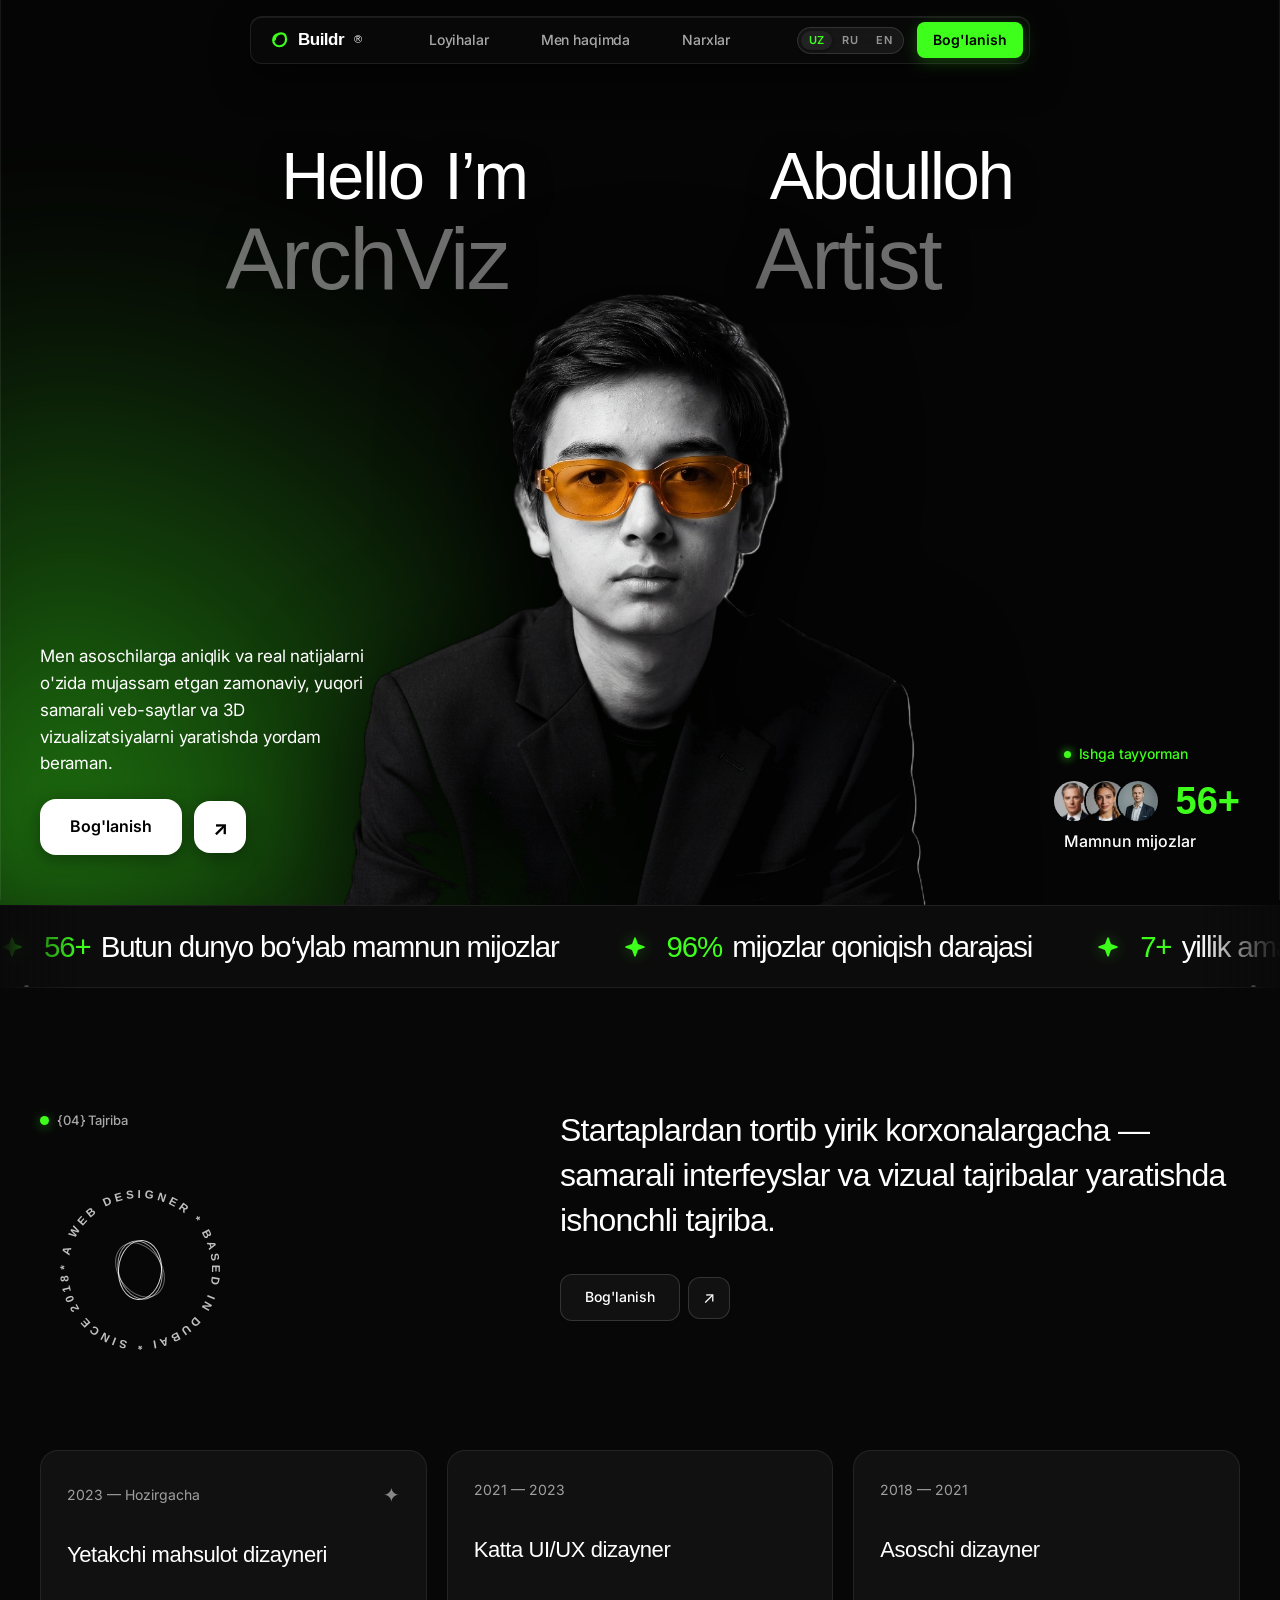
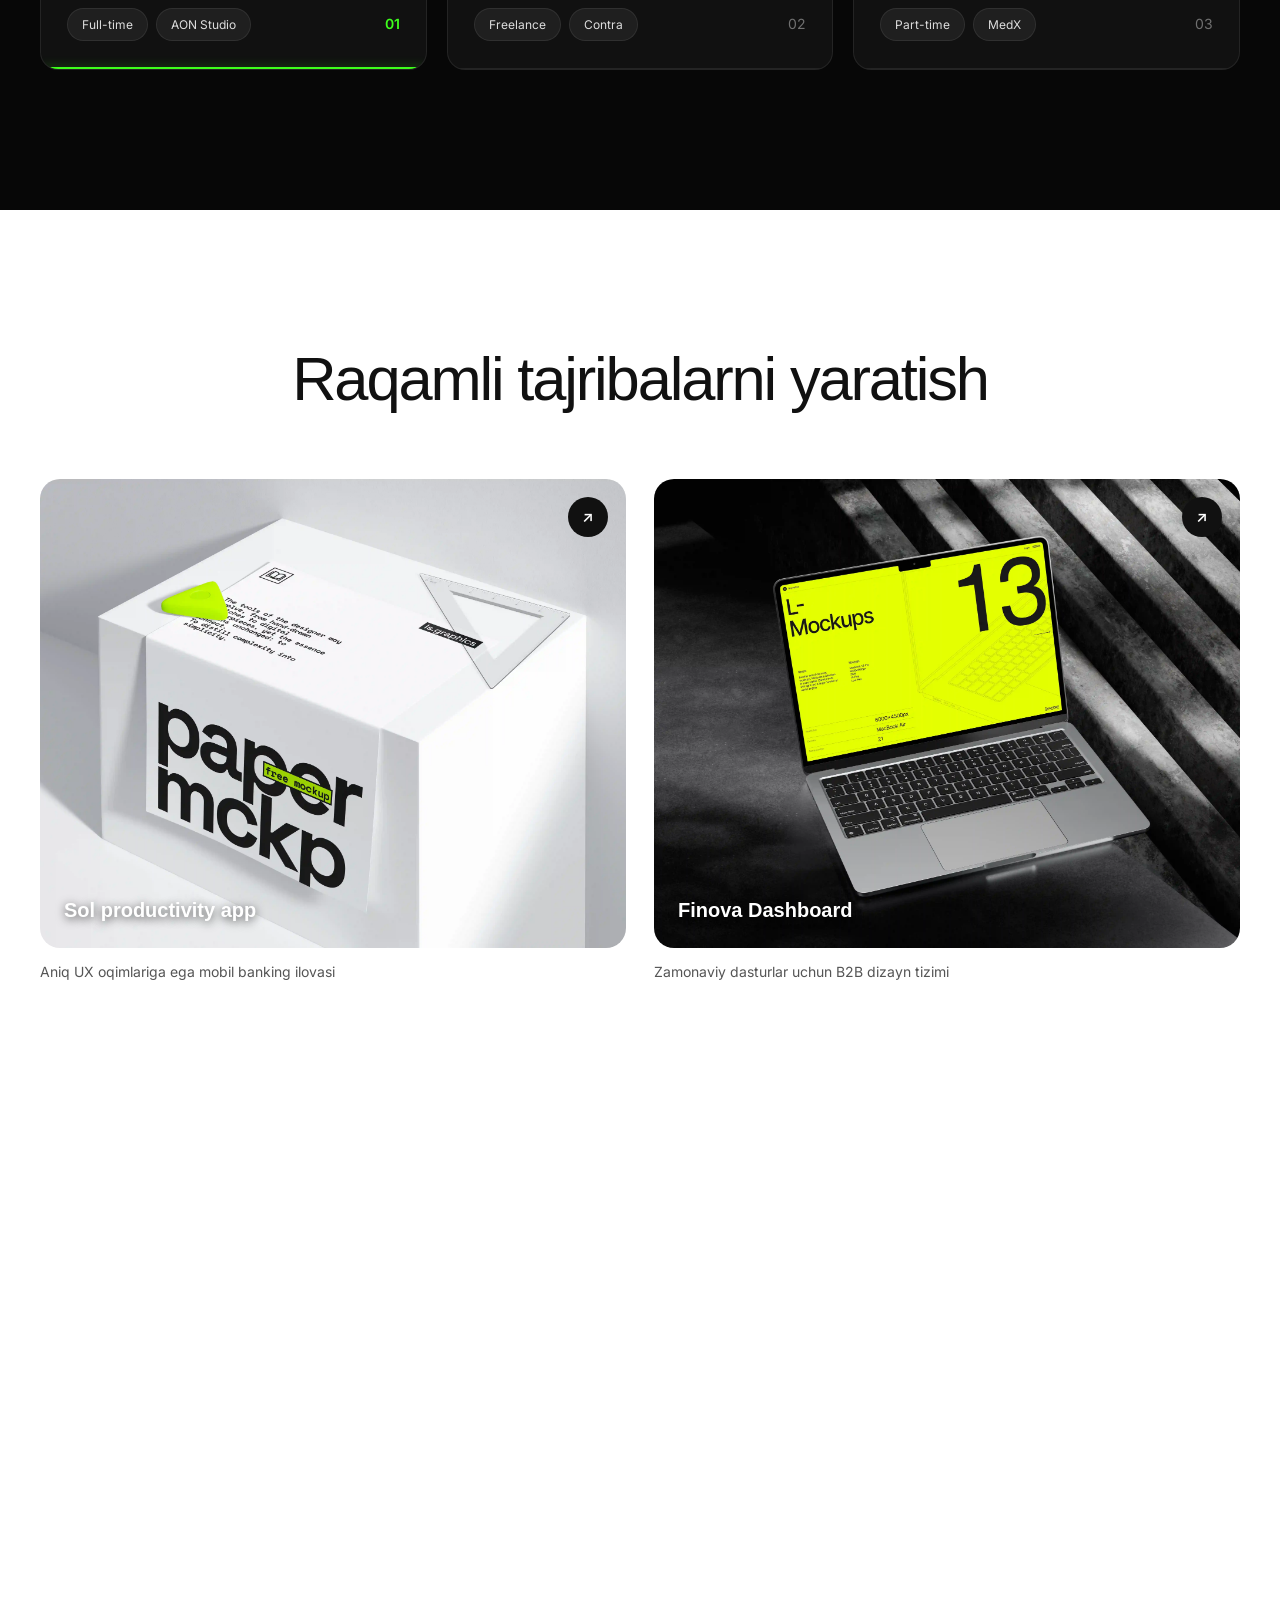
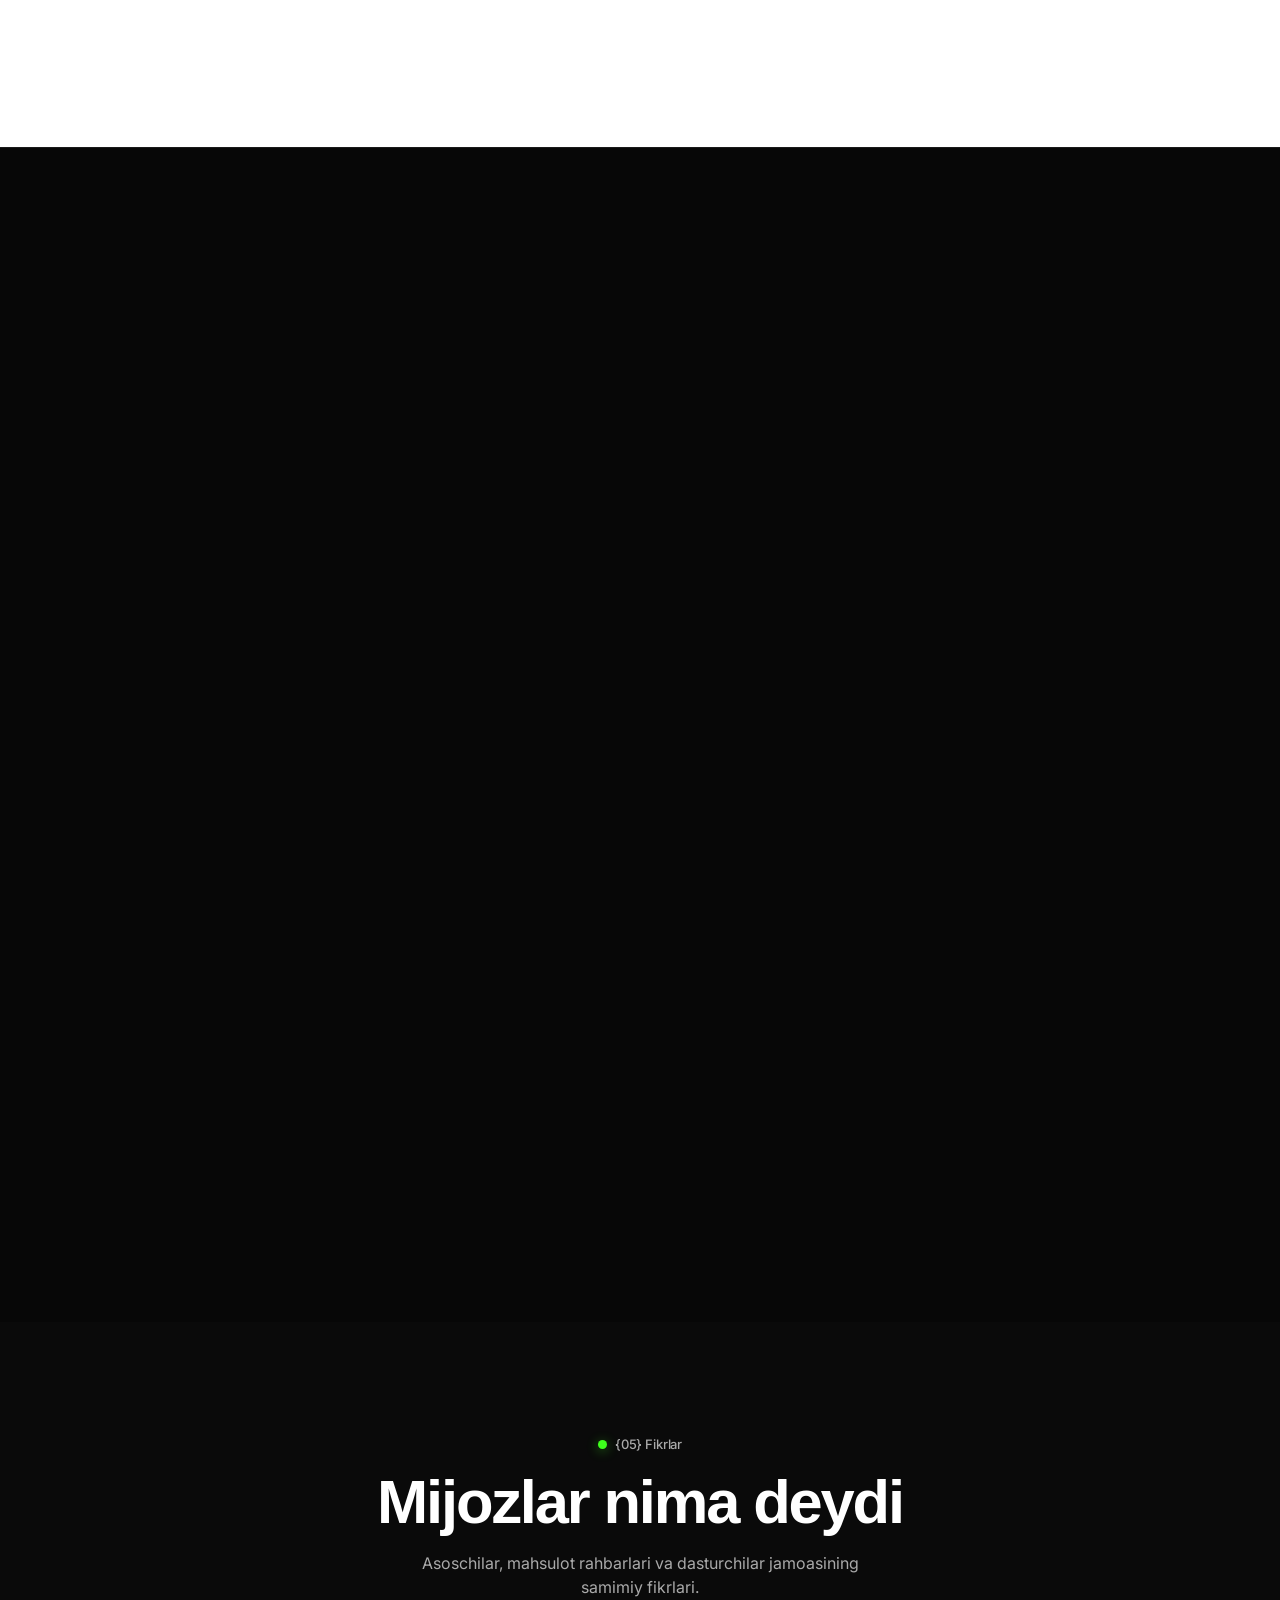
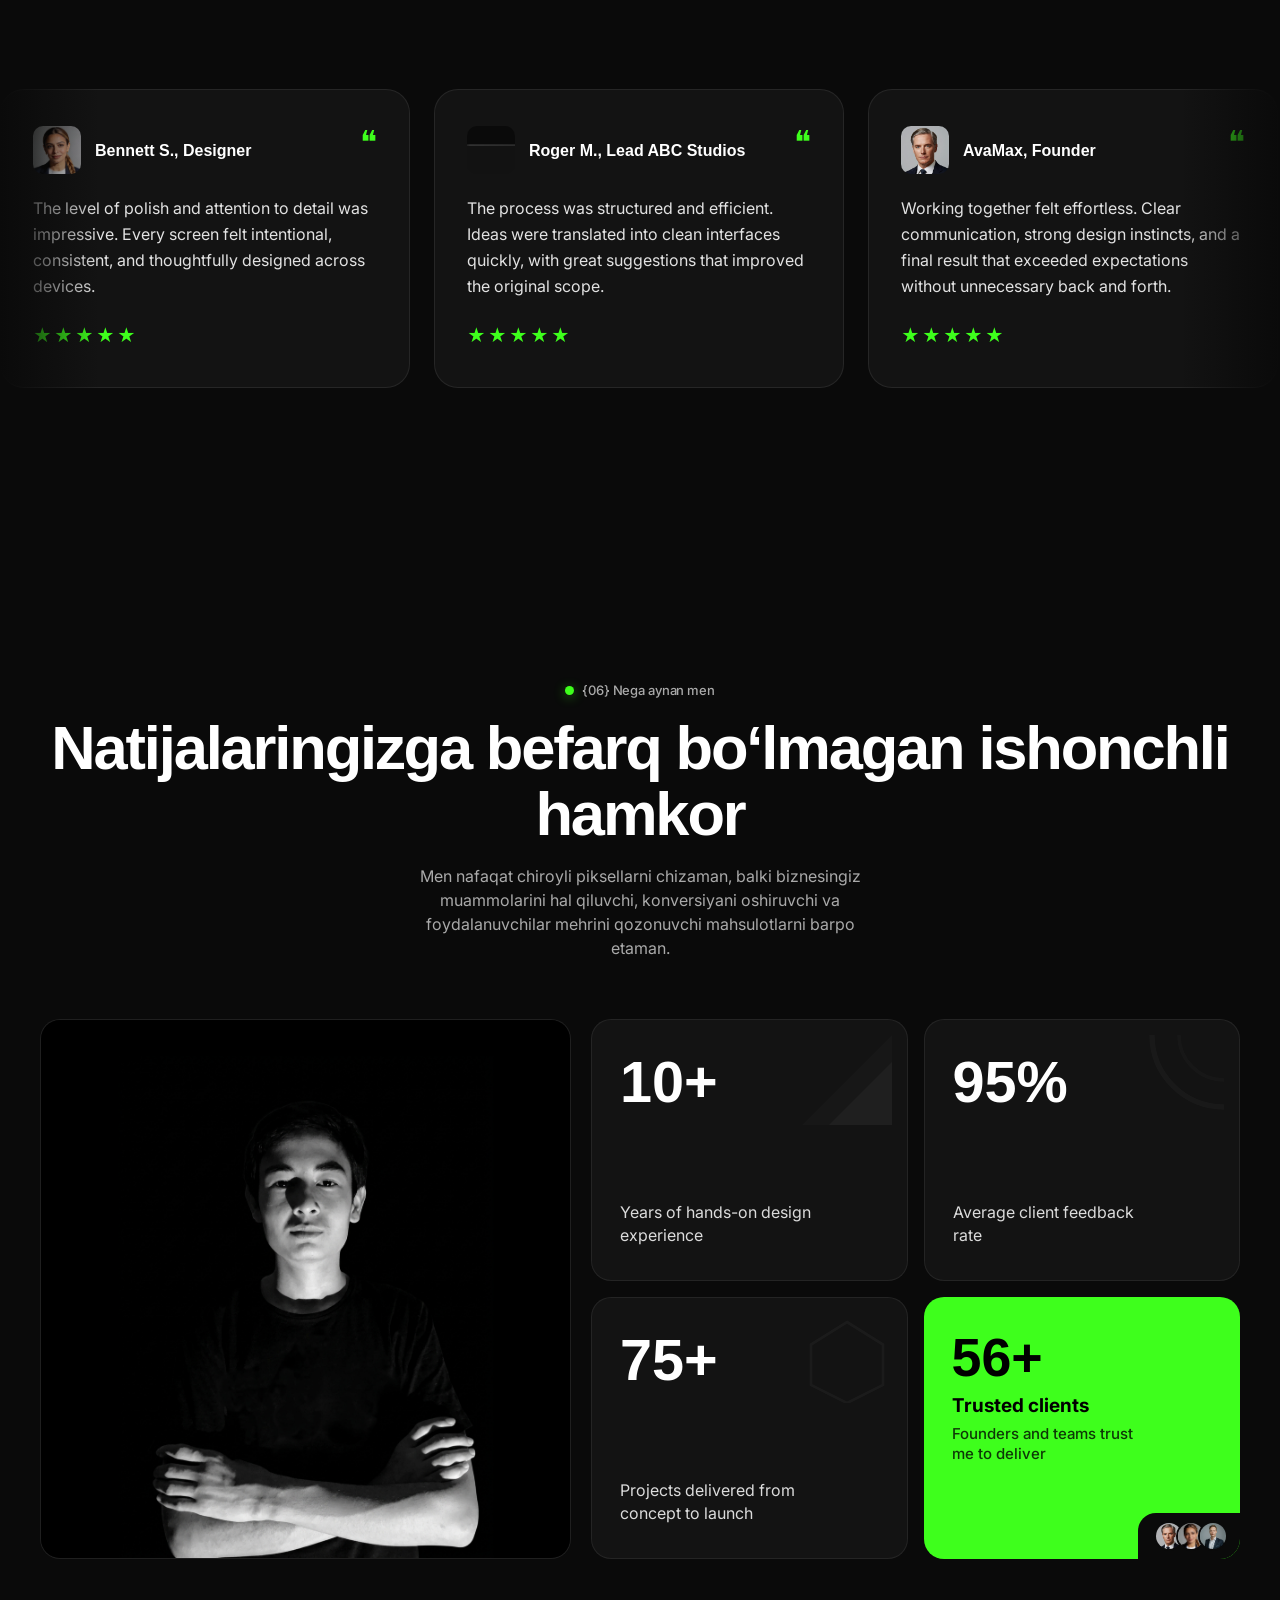
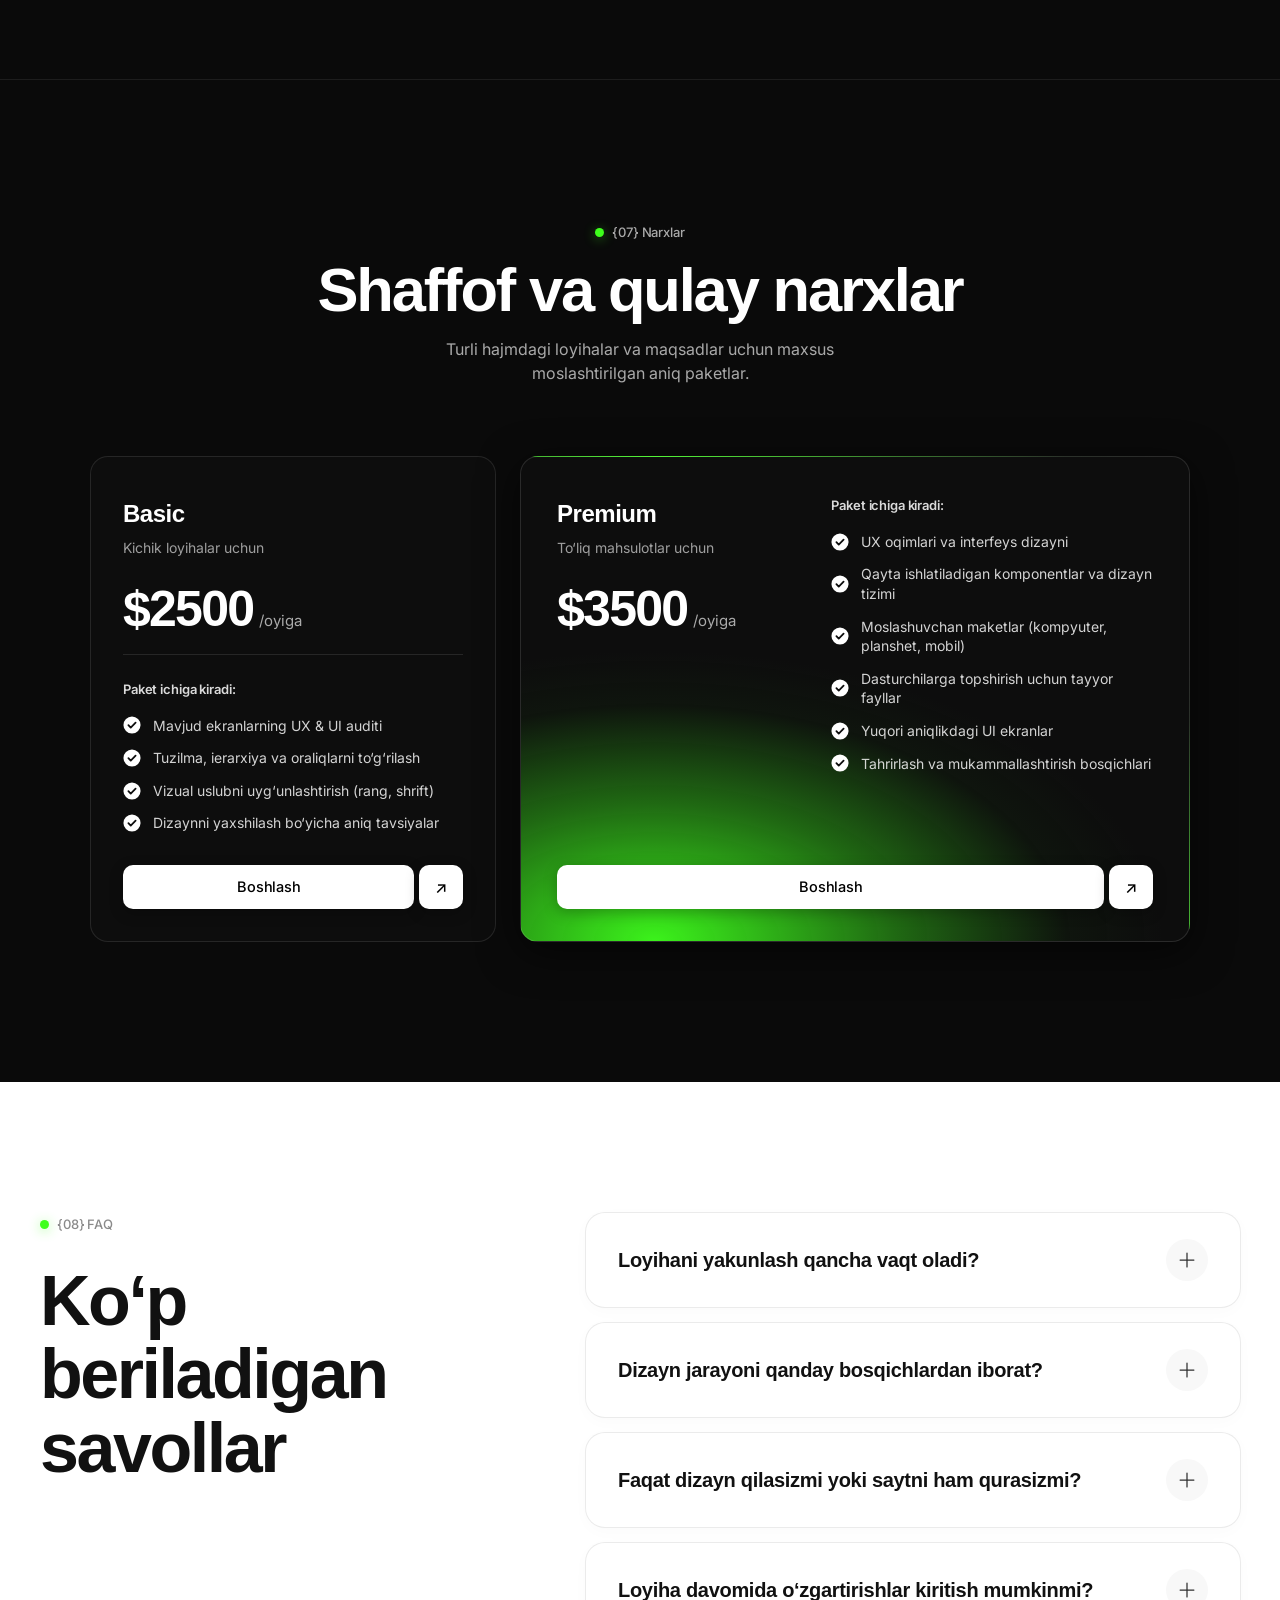
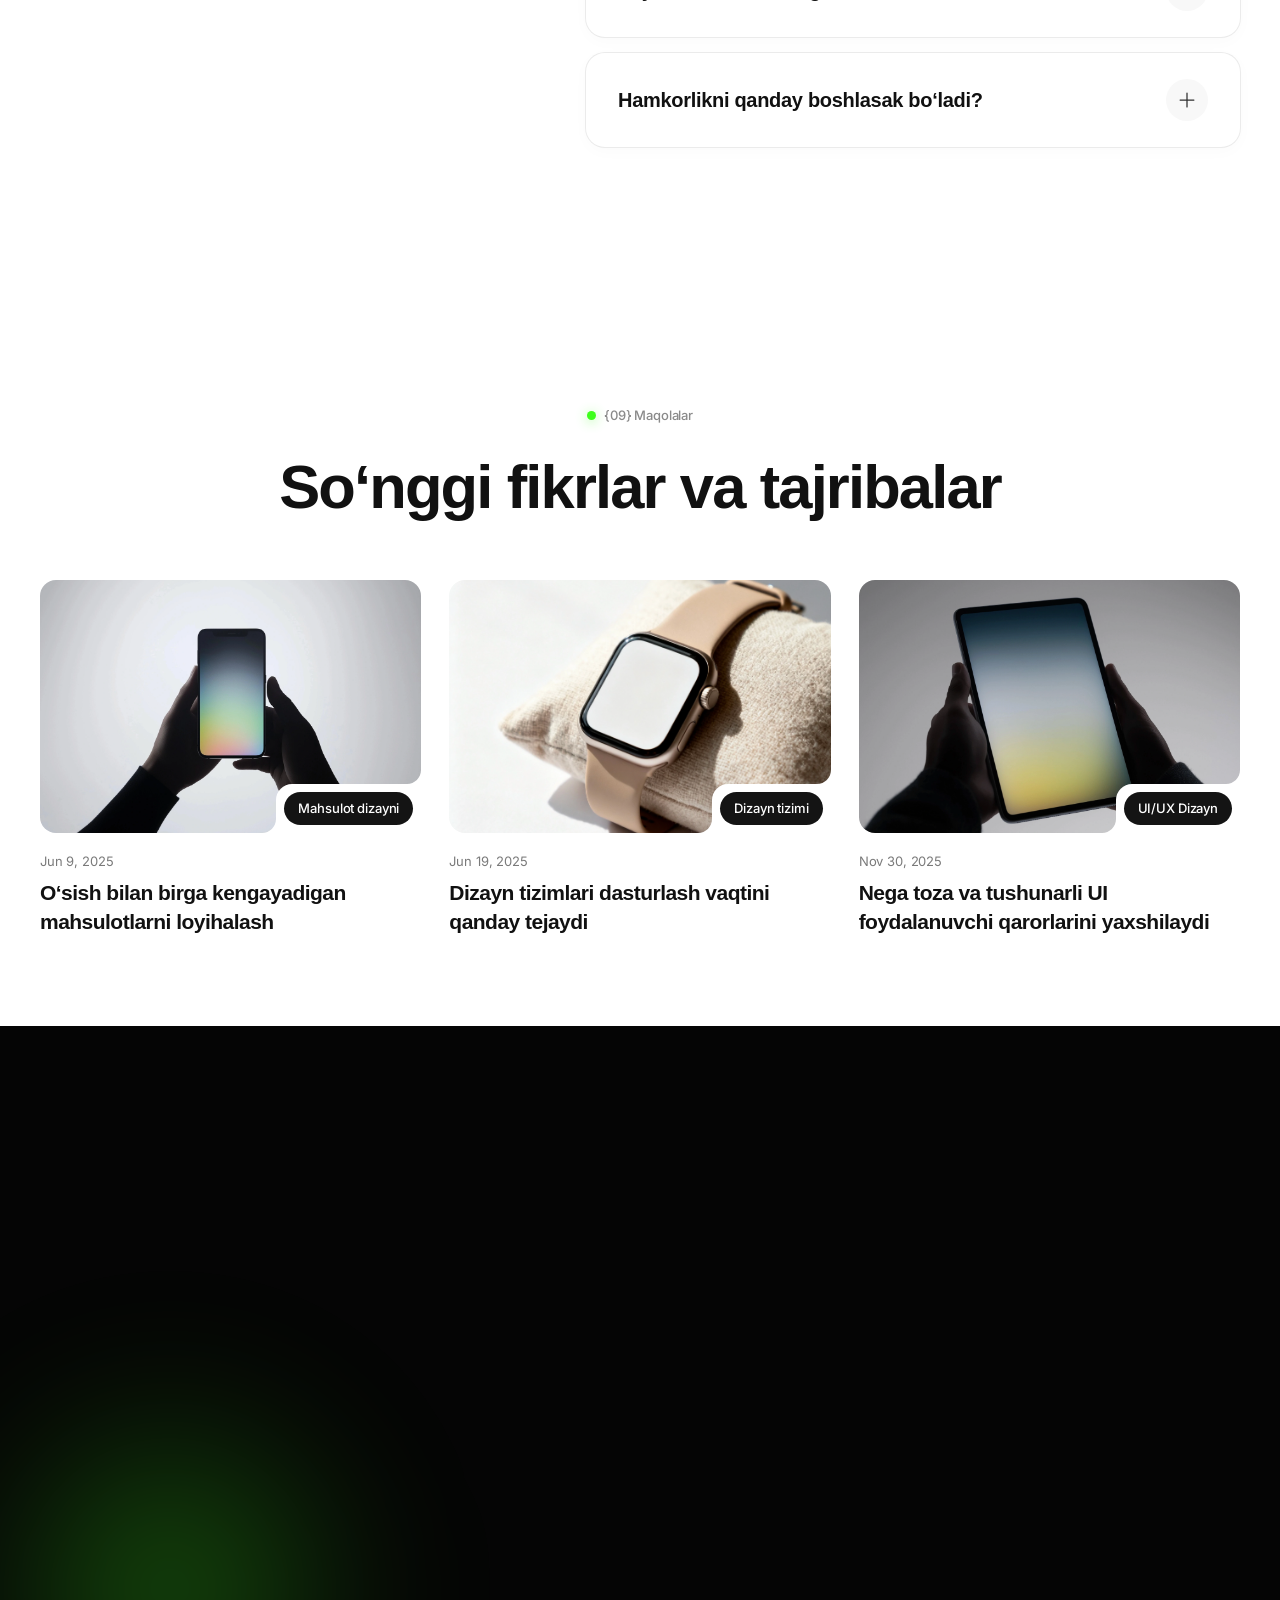
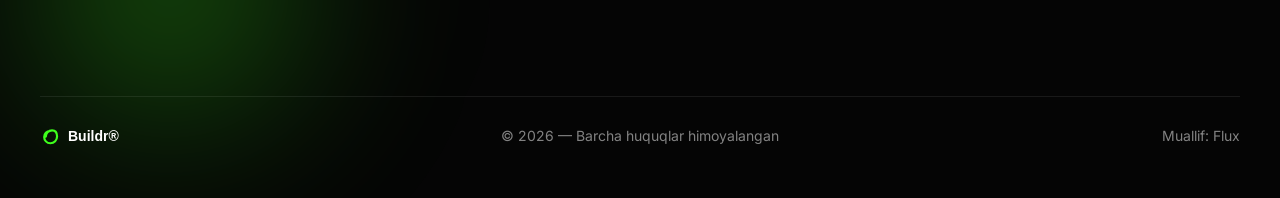
==== index.html @ 9ed5727c "feat: complete buildr portfolio website with multilingual support and responsive design" ====
<!DOCTYPE html>
<html lang="en">
<head>
  <meta charset="UTF-8">
  <meta name="viewport" content="width=device-width, initial-scale=1.0">
  <title>Buildr® — Product Designer & Vibe Coder</title>
  <meta name="description" content="I help founders design modern, high-performing websites that balance clarity & real outcomes.">
  <link rel="icon" href="assets/images/favicon-light.png" media="(prefers-color-scheme: light)">
  <link rel="icon" href="assets/images/favicon-dark.png" media="(prefers-color-scheme: dark)">

  <!-- Google Fonts: Inter -->
  <link rel="preconnect" href="https://fonts.googleapis.com">
  <link rel="preconnect" href="https://fonts.gstatic.com" crossorigin>
  <link href="https://fonts.googleapis.com/css2?family=Inter:wght@300;400;500;600;700;800&display=swap" rel="stylesheet">
  
  <!-- Fontshare: Satoshi -->
  <link href="https://api.fontshare.com/v2/css?f[]=satoshi@400,500,600,700,800,900&display=swap" rel="stylesheet">

  <!-- Stylesheets -->
  <link rel="stylesheet" href="css/tokens.css">
  <link rel="stylesheet" href="css/base.css">
  <link rel="stylesheet" href="css/components.css">
  <link rel="stylesheet" href="css/animations.css">
  <link rel="stylesheet" href="css/responsive.css">
</head>
<body>
  <!-- Desktop Decorative Side Borders -->
  <div class="v-borders"></div>

    <!-- Navbar (Buildr®) -->
  <header class="navbar">
    <div class="navbar-inner">
      <a href="index.html" class="nav-brand">
        <svg width="22" height="22" viewBox="0 0 24 24" fill="none" xmlns="http://www.w3.org/2000/svg">
          <path d="M7 11.5C7 7.5 10 4 14.5 4C19 4 20.5 7.5 20.5 11.5C20.5 15.5 17 19.5 12.5 19.5C8 19.5 5 16 5 12C5 8 8 5 12 4.5" stroke="#3EFF1C" stroke-width="2.6" stroke-linecap="round" stroke-linejoin="round"/>
        </svg>
        Buildr<span class="brand-reg">®</span>
      </a>
      <nav class="nav-menu">
        <a href="#projects" class="nav-link" data-i18n="nav_projects">Projects</a>
        <a href="#about" class="nav-link" data-i18n="nav_about">About me</a>
        <a href="#pricing" class="nav-link" data-i18n="nav_pricing">Pricing</a>
      </nav>
      <div class="nav-right-group">
        <div class="lang-switcher" aria-label="Language selector">
          <button class="lang-btn active" data-lang="uz">UZ</button>
          <button class="lang-btn" data-lang="ru">RU</button>
          <button class="lang-btn" data-lang="en">EN</button>
        </div>
        <div class="nav-cta">
          <a href="contact.html" class="btn-green" data-i18n="nav_contact">Get in touch</a>
        </div>
      </div>
      <button class="nav-toggle-circle" id="nav-toggle" aria-label="Toggle Navigation">
        <span class="toggle-bar"></span>
        <span class="toggle-bar"></span>
      </button>
    </div>
  </header>

  <!-- Mobile Navigation Modal (Authentic Framer Card) -->
  <div class="mobile-menu-backdrop" id="mobile-menu-backdrop"></div>
  <div class="mobile-menu-modal" id="mobile-menu-modal">
    <div class="mobile-menu-header">
      <a href="index.html" class="nav-brand">
        <svg width="22" height="22" viewBox="0 0 24 24" fill="none" xmlns="http://www.w3.org/2000/svg">
          <path d="M7 11.5C7 7.5 10 4 14.5 4C19 4 20.5 7.5 20.5 11.5C20.5 15.5 17 19.5 12.5 19.5C8 19.5 5 16 5 12C5 8 8 5 12 4.5" stroke="#3EFF1C" stroke-width="2.6" stroke-linecap="round" stroke-linejoin="round"/>
        </svg>
        Buildr<span class="brand-reg">®</span>
      </a>
      <button class="mobile-menu-close" id="mobile-menu-close" aria-label="Close navigation">
        <svg width="18" height="18" viewBox="0 0 24 24" fill="none" stroke="currentColor" stroke-width="2.2" stroke-linecap="round" stroke-linejoin="round">
          <line x1="18" y1="6" x2="6" y2="18"></line>
          <line x1="6" y1="6" x2="18" y2="18"></line>
        </svg>
      </button>
    </div>
    <nav class="mobile-menu-links">
      <a href="#projects" class="mob-link" data-i18n="nav_projects">Projects</a>
      <a href="#about" class="mob-link" data-i18n="nav_about">About me</a>
      <a href="#pricing" class="mob-link" data-i18n="nav_pricing">Pricing</a>
    </nav>
    <div class="mobile-lang-wrap">
      <div class="lang-switcher" aria-label="Language selector">
        <button class="lang-btn active" data-lang="uz">UZ</button>
        <button class="lang-btn" data-lang="ru">RU</button>
        <button class="lang-btn" data-lang="en">EN</button>
      </div>
    </div>
    <div class="mobile-menu-footer">
      <a href="contact.html" class="btn-green-mob" data-i18n="nav_contact">Get in touch</a>
    </div>
  </div>

  <!-- HERO SECTION (Image 5 Reference) -->
  <section class="hero-section-refined" id="top">
    <!-- Neon green background aura (Bottom Left) -->
    <div class="hero-glow-field"></div>

    <div class="container hero-inner-container">
      
      <!-- Top Title Stack -->
      <div class="hero-header-stack reveal">
        <!-- Top badge (Mobile only) -->
        <div class="hero-badge-available hero-badge-top">
          <span class="pulse-dot"></span>
          <span data-i18n="hero_badge">Available for work</span>
        </div>

        <!-- H1 layered BEHIND the cutout portrait -->
        <h1 class="hero-h1">
          <span class="hero-h1-top">
            <span class="h1-hello-im">
              <span class="h1-hello-text" data-i18n="hero_hello">Hello</span>
              <span class="h1-im-text" data-i18n="hero_im">I’m</span>
            </span>
            <span class="h1-top-gap"></span>
            <span class="h1-abdulloh" data-i18n="hero_abdulloh">Abdulloh</span>
          </span>
          <span class="hero-h1-bot">
            <span class="h1-cg h1-archviz" data-i18n="hero_archviz">ArchViz</span>
            <span class="h1-space"></span>
            <span class="h1-artist" data-i18n="hero_artist">Artist</span>
          </span>
        </h1>
      </div>

      <!-- Mobile Intro & CTAs (Placed sequentially below headline and above portrait on mobile) -->
      <div class="hero-mobile-intro">
        <p data-i18n="hero_intro">
          I help founders design modern, high-performing websites that balance clarity &amp; real outcomes.
        </p>
        <div class="hero-btn-group">
          <a href="contact.html" class="btn-talk-pill" data-i18n="hero_talk">Let's talk</a>
          <a href="contact.html" class="btn-arrow-pill" aria-label="Contact"><span class="arrow-glyph">↗</span></a>
        </div>
      </div>

      <!-- Cutout Portrait Layered ON TOP of "Vibe Coder" with Slide-Up Animation -->
      <div class="hero-portrait-stage">
        <img src="assets/images/hero-portrait-cutout.png" alt="Buildr Designer">
      </div>

      <!-- Bottom Content Row (Left text/CTA & Right 56+ clients) -->
      <div class="hero-bottom-grid reveal">
        <!-- Left Column (Desktop) -->
        <div class="hero-bottom-left">
          <p data-i18n="hero_intro">
            I help founders design modern, high-performing websites that balance clarity &amp; real outcomes.
          </p>
          <div class="hero-btn-group">
            <a href="contact.html" class="btn-talk-pill" data-i18n="hero_talk">Let's talk</a>
            <a href="contact.html" class="btn-arrow-pill" aria-label="Contact"><span class="arrow-glyph">↗</span></a>
          </div>
        </div>

        <!-- Right Column -->
        <div class="hero-bottom-right">
          <!-- Availability badge (Desktop) -->
          <div class="hero-badge-available hero-badge-desktop">
            <span class="pulse-dot"></span>
            <span data-i18n="hero_badge">Available for work</span>
          </div>
          <div class="hero-clients-stack">
            <div class="avatar-group">
              <img src="assets/images/9eNcsEcaFtnFFtJC1VTU04O4Fk.webp" alt="Client 1">
              <img src="assets/images/pQhXoPvWjO1vcI5cQi0dKhPCytE.webp" alt="Client 2">
              <img src="assets/images/QtM9qFpLpWySlqZcK1AR42arfs.webp" alt="Client 3">
            </div>
            <span class="stat-count">56+</span>
          </div>
          <span class="hero-clients-label" data-i18n="hero_clients_label">Happy clients</span>
        </div>
      </div>

    </div>
  </section>

  <!-- STATS TICKER BAR (AUTHENTIC FRAMER LARGE STYLE) -->
  <section class="stats-ticker-bar" aria-label="Key metrics">
    <div class="ticker-corner-dot ticker-corner-dot-left"></div>
    <div class="ticker-corner-dot ticker-corner-dot-right"></div>
    <div class="stats-ticker-track">
      <!-- Set 1 -->
      <div class="stats-ticker-group">
        <div class="stats-ticker-item">
          <svg class="ticker-star-icon" viewBox="0 0 24 24" aria-hidden="true">
            <path d="M 12.731 12.731 L 10.449 19.007 C 10.34 19.3 10.059 19.496 9.746 19.496 C 9.432 19.496 9.152 19.3 9.043 19.007 L 6.765 12.731 L 0.489 10.449 C 0.195 10.34 0 10.059 0 9.746 C 0 9.432 0.195 9.152 0.489 9.043 L 6.765 6.765 L 9.047 0.489 C 9.156 0.195 9.436 0 9.75 0 C 10.063 0 10.344 0.195 10.453 0.489 L 12.735 6.765 L 19.01 9.047 C 19.304 9.156 19.499 9.436 19.499 9.75 C 19.499 10.063 19.304 10.344 19.01 10.453 Z" transform="translate(2.252 2.252)" />
          </svg>
          <span class="ticker-text-wrap">
            <span class="ticker-stat-val">56+</span>
            <span class="ticker-stat-text" data-i18n="ticker_clients">Happy clients worldwide</span>
          </span>
        </div>
        <div class="stats-ticker-item">
          <svg class="ticker-star-icon" viewBox="0 0 24 24" aria-hidden="true">
            <path d="M 12.731 12.731 L 10.449 19.007 C 10.34 19.3 10.059 19.496 9.746 19.496 C 9.432 19.496 9.152 19.3 9.043 19.007 L 6.765 12.731 L 0.489 10.449 C 0.195 10.34 0 10.059 0 9.746 C 0 9.432 0.195 9.152 0.489 9.043 L 6.765 6.765 L 9.047 0.489 C 9.156 0.195 9.436 0 9.75 0 C 10.063 0 10.344 0.195 10.453 0.489 L 12.735 6.765 L 19.01 9.047 C 19.304 9.156 19.499 9.436 19.499 9.75 C 19.499 10.063 19.304 10.344 19.01 10.453 Z" transform="translate(2.252 2.252)" />
          </svg>
          <span class="ticker-text-wrap">
            <span class="ticker-stat-val">96%</span>
            <span class="ticker-stat-text" data-i18n="ticker_satisfaction">client satisfaction rate</span>
          </span>
        </div>
        <div class="stats-ticker-item">
          <svg class="ticker-star-icon" viewBox="0 0 24 24" aria-hidden="true">
            <path d="M 12.731 12.731 L 10.449 19.007 C 10.34 19.3 10.059 19.496 9.746 19.496 C 9.432 19.496 9.152 19.3 9.043 19.007 L 6.765 12.731 L 0.489 10.449 C 0.195 10.34 0 10.059 0 9.746 C 0 9.432 0.195 9.152 0.489 9.043 L 6.765 6.765 L 9.047 0.489 C 9.156 0.195 9.436 0 9.75 0 C 10.063 0 10.344 0.195 10.453 0.489 L 12.735 6.765 L 19.01 9.047 C 19.304 9.156 19.499 9.436 19.499 9.75 C 19.499 10.063 19.304 10.344 19.01 10.453 Z" transform="translate(2.252 2.252)" />
          </svg>
          <span class="ticker-text-wrap">
            <span class="ticker-stat-val">7+</span>
            <span class="ticker-stat-text" data-i18n="ticker_years">years shipping products</span>
          </span>
        </div>
        <div class="stats-ticker-item">
          <svg class="ticker-star-icon" viewBox="0 0 24 24" aria-hidden="true">
            <path d="M 12.731 12.731 L 10.449 19.007 C 10.34 19.3 10.059 19.496 9.746 19.496 C 9.432 19.496 9.152 19.3 9.043 19.007 L 6.765 12.731 L 0.489 10.449 C 0.195 10.34 0 10.059 0 9.746 C 0 9.432 0.195 9.152 0.489 9.043 L 6.765 6.765 L 9.047 0.489 C 9.156 0.195 9.436 0 9.75 0 C 10.063 0 10.344 0.195 10.453 0.489 L 12.735 6.765 L 19.01 9.047 C 19.304 9.156 19.499 9.436 19.499 9.75 C 19.499 10.063 19.304 10.344 19.01 10.453 Z" transform="translate(2.252 2.252)" />
          </svg>
          <span class="ticker-text-wrap">
            <span class="ticker-stat-val">120</span>
            <span class="ticker-stat-text" data-i18n="ticker_projects">projects delivered</span>
          </span>
        </div>
        <div class="stats-ticker-item">
          <svg class="ticker-star-icon" viewBox="0 0 24 24" aria-hidden="true">
            <path d="M 12.731 12.731 L 10.449 19.007 C 10.34 19.3 10.059 19.496 9.746 19.496 C 9.432 19.496 9.152 19.3 9.043 19.007 L 6.765 12.731 L 0.489 10.449 C 0.195 10.34 0 10.059 0 9.746 C 0 9.432 0.195 9.152 0.489 9.043 L 6.765 6.765 L 9.047 0.489 C 9.156 0.195 9.436 0 9.75 0 C 10.063 0 10.344 0.195 10.453 0.489 L 12.735 6.765 L 19.01 9.047 C 19.304 9.156 19.499 9.436 19.499 9.75 C 19.499 10.063 19.304 10.344 19.01 10.453 Z" transform="translate(2.252 2.252)" />
          </svg>
          <span class="ticker-text-wrap">
            <span class="ticker-stat-val">62+</span>
            <span class="ticker-stat-text" data-i18n="ticker_brands">brands supported</span>
          </span>
        </div>
      </div>

      <!-- Set 2 (Duplicate for infinite seamless loop) -->
      <div class="stats-ticker-group" aria-hidden="true">
        <div class="stats-ticker-item">
          <svg class="ticker-star-icon" viewBox="0 0 24 24" aria-hidden="true">
            <path d="M 12.731 12.731 L 10.449 19.007 C 10.34 19.3 10.059 19.496 9.746 19.496 C 9.432 19.496 9.152 19.3 9.043 19.007 L 6.765 12.731 L 0.489 10.449 C 0.195 10.34 0 10.059 0 9.746 C 0 9.432 0.195 9.152 0.489 9.043 L 6.765 6.765 L 9.047 0.489 C 9.156 0.195 9.436 0 9.75 0 C 10.063 0 10.344 0.195 10.453 0.489 L 12.735 6.765 L 19.01 9.047 C 19.304 9.156 19.499 9.436 19.499 9.75 C 19.499 10.063 19.304 10.344 19.01 10.453 Z" transform="translate(2.252 2.252)" />
          </svg>
          <span class="ticker-text-wrap">
            <span class="ticker-stat-val">56+</span>
            <span class="ticker-stat-text" data-i18n="ticker_clients">Happy clients worldwide</span>
          </span>
        </div>
        <div class="stats-ticker-item">
          <svg class="ticker-star-icon" viewBox="0 0 24 24" aria-hidden="true">
            <path d="M 12.731 12.731 L 10.449 19.007 C 10.34 19.3 10.059 19.496 9.746 19.496 C 9.432 19.496 9.152 19.3 9.043 19.007 L 6.765 12.731 L 0.489 10.449 C 0.195 10.34 0 10.059 0 9.746 C 0 9.432 0.195 9.152 0.489 9.043 L 6.765 6.765 L 9.047 0.489 C 9.156 0.195 9.436 0 9.75 0 C 10.063 0 10.344 0.195 10.453 0.489 L 12.735 6.765 L 19.01 9.047 C 19.304 9.156 19.499 9.436 19.499 9.75 C 19.499 10.063 19.304 10.344 19.01 10.453 Z" transform="translate(2.252 2.252)" />
          </svg>
          <span class="ticker-text-wrap">
            <span class="ticker-stat-val">96%</span>
            <span class="ticker-stat-text" data-i18n="ticker_satisfaction">client satisfaction rate</span>
          </span>
        </div>
        <div class="stats-ticker-item">
          <svg class="ticker-star-icon" viewBox="0 0 24 24" aria-hidden="true">
            <path d="M 12.731 12.731 L 10.449 19.007 C 10.34 19.3 10.059 19.496 9.746 19.496 C 9.432 19.496 9.152 19.3 9.043 19.007 L 6.765 12.731 L 0.489 10.449 C 0.195 10.34 0 10.059 0 9.746 C 0 9.432 0.195 9.152 0.489 9.043 L 6.765 6.765 L 9.047 0.489 C 9.156 0.195 9.436 0 9.75 0 C 10.063 0 10.344 0.195 10.453 0.489 L 12.735 6.765 L 19.01 9.047 C 19.304 9.156 19.499 9.436 19.499 9.75 C 19.499 10.063 19.304 10.344 19.01 10.453 Z" transform="translate(2.252 2.252)" />
          </svg>
          <span class="ticker-text-wrap">
            <span class="ticker-stat-val">7+</span>
            <span class="ticker-stat-text" data-i18n="ticker_years">years shipping products</span>
          </span>
        </div>
        <div class="stats-ticker-item">
          <svg class="ticker-star-icon" viewBox="0 0 24 24" aria-hidden="true">
            <path d="M 12.731 12.731 L 10.449 19.007 C 10.34 19.3 10.059 19.496 9.746 19.496 C 9.432 19.496 9.152 19.3 9.043 19.007 L 6.765 12.731 L 0.489 10.449 C 0.195 10.34 0 10.059 0 9.746 C 0 9.432 0.195 9.152 0.489 9.043 L 6.765 6.765 L 9.047 0.489 C 9.156 0.195 9.436 0 9.75 0 C 10.063 0 10.344 0.195 10.453 0.489 L 12.735 6.765 L 19.01 9.047 C 19.304 9.156 19.499 9.436 19.499 9.75 C 19.499 10.063 19.304 10.344 19.01 10.453 Z" transform="translate(2.252 2.252)" />
          </svg>
          <span class="ticker-text-wrap">
            <span class="ticker-stat-val">120</span>
            <span class="ticker-stat-text" data-i18n="ticker_projects">projects delivered</span>
          </span>
        </div>
        <div class="stats-ticker-item">
          <svg class="ticker-star-icon" viewBox="0 0 24 24" aria-hidden="true">
            <path d="M 12.731 12.731 L 10.449 19.007 C 10.34 19.3 10.059 19.496 9.746 19.496 C 9.432 19.496 9.152 19.3 9.043 19.007 L 6.765 12.731 L 0.489 10.449 C 0.195 10.34 0 10.059 0 9.746 C 0 9.432 0.195 9.152 0.489 9.043 L 6.765 6.765 L 9.047 0.489 C 9.156 0.195 9.436 0 9.75 0 C 10.063 0 10.344 0.195 10.453 0.489 L 12.735 6.765 L 19.01 9.047 C 19.304 9.156 19.499 9.436 19.499 9.75 C 19.499 10.063 19.304 10.344 19.01 10.453 Z" transform="translate(2.252 2.252)" />
          </svg>
          <span class="ticker-text-wrap">
            <span class="ticker-stat-val">62+</span>
            <span class="ticker-stat-text" data-i18n="ticker_brands">brands supported</span>
          </span>
        </div>
      </div>
    </div>
  </section>

    <!-- EXPERIENCE SECTION (Image 4 Reference) -->
  <section class="experience-section-v4" id="about">
    <div class="container">
      <div class="exp-top-row reveal">
        <!-- Left: Badge & Label -->
        <div class="exp-left-col">
          <div class="pre-heading dark-theme">
            <span class="dot"></span>
            <span data-i18n="exp_badge">{01} My Experience</span>
          </div>
          
          <!-- Circular Rotating Badge (Dubai 2018) -->
          <div class="badge-rotate" style="margin-top: 25px;">
            <svg class="spin-svg" viewBox="0 0 200 200">
              <path id="textCircle" d="M 100, 100 m -72, 0 a 72,72 0 1,1 144,0 a 72,72 0 1,1 -144,0" fill="none"/>
              <text font-size="11.5" font-family="var(--font-display)" font-weight="600" letter-spacing="3.5" fill="rgba(255,255,255,0.75)">
                <textPath href="#textCircle" startOffset="0%">
                  * A WEB DESIGNER * BASED IN DUBAI * SINCE 2018
                </textPath>
              </text>
            </svg>
            <div class="badge-center-rings">
              <div class="ring-ellipse"></div>
              <div class="ring-ellipse"></div>
              <div class="ring-ellipse"></div>
            </div>
          </div>
        </div>

        <!-- Right: Statement & CTAs -->
        <div class="exp-right-col">
          <p class="exp-statement" data-i18n="exp_sub">
            I design digital products that remove friction, clarify complex ideas, and scale with growing businesses. My work blends strategy, interface design, and real-world constraints to deliver results.
          </p>
          <div class="exp-cta-group">
            <a href="contact.html" class="btn-dark-pill" data-i18n="nav_contact">Get in touch</a>
            <a href="contact.html" class="btn-dark-arrow" aria-label="Contact">↗</a>
          </div>
        </div>
      </div>

      <!-- Experience Cards Grid (Image 4 Folder Notch Cards) -->
      <div class="exp-grid-v4 reveal">
        <!-- Card 1 (Active) -->
        <div class="exp-card-v4 active">
          <div class="card-v4-header">
            <span class="v4-period" data-i18n="exp_card_1_date">2023 - Present</span>
            <div class="v4-sunburst">✦</div>
          </div>
          <h3 class="v4-title" data-i18n="exp_card_1_role">Senior UI/UX Designer</h3>
          <div class="card-v4-footer">
            <div class="v4-tags">
              <span class="v4-pill">Full-time</span>
              <span class="v4-pill">AON Studio</span>
            </div>
            <span class="v4-num active">01</span>
          </div>
          <div class="v4-active-border"></div>
        </div>

        <!-- Card 2 -->
        <div class="exp-card-v4">
          <div class="card-v4-header">
            <span class="v4-period">2021 — 2023</span>
          </div>
          <h3 class="v4-title" data-i18n="exp_card_2_role">Product Designer</h3>
          <div class="card-v4-footer">
            <div class="v4-tags">
              <span class="v4-pill">Freelance</span>
              <span class="v4-pill">Contra</span>
            </div>
            <span class="v4-num">02</span>
          </div>
          <div class="v4-subtle-border"></div>
        </div>

        <!-- Card 3 -->
        <div class="exp-card-v4">
          <div class="card-v4-header">
            <span class="v4-period">2018 — 2021</span>
          </div>
          <h3 class="v4-title" data-i18n="exp_card_3_role">Visual Designer</h3>
          <div class="card-v4-footer">
            <div class="v4-tags">
              <span class="v4-pill">Part-time</span>
              <span class="v4-pill">MedX</span>
            </div>
            <span class="v4-num">03</span>
          </div>
          <div class="v4-subtle-border"></div>
        </div>
      </div>
    </div>
  </section>

    <!-- PROJECTS SECTION (Image 3 Reference: Pure White Background) -->
  <section class="projects-section-white" id="projects">
    <div class="container">
      <div style="text-align: center; margin-bottom: 50px;" class="reveal">
        <h2 class="projects-title-white" data-i18n="projects_title">My recent works</h2>
      </div>

      <!-- 2x2 Projects Grid -->
      <div class="projects-grid-white">
        <!-- Project 1 -->
        <a href="projects/sol-productivity-app.html" class="project-card-white reveal">
          <div class="project-img-box">
            <img src="assets/images/SWWGC1c7HYWZyYEpOl31oH45MU8.webp" alt="Sol productivity app">
            <div class="project-card-arrow">↗</div>
            <div class="project-overlay-title">Sol productivity app</div>
          </div>
          <p class="project-sub-desc" data-i18n="proj_card_1_title">
            Designing a focused task management experience for remote teams
          </p>
        </a>

        <!-- Project 2 -->
        <a href="projects/finova-dashboard.html" class="project-card-white reveal">
          <div class="project-img-box">
            <img src="assets/images/Ir1ivZ7SgBGshY8A0pYsaCNl7M.webp" alt="Finova Dashboard">
            <div class="project-card-arrow">↗</div>
            <div class="project-overlay-title">Finova Dashboard</div>
          </div>
          <p class="project-sub-desc" data-i18n="proj_card_2_title">
            Designing a scalable financial platform for real-time decision making
          </p>
        </a>

        <!-- Project 3 -->
        <a href="projects/amin-saas-landing.html" class="project-card-white reveal">
          <div class="project-img-box">
            <img src="assets/images/hZguIxn8ZhsPFL6AqNqvTMoO90.webp" alt="Amin SaaS Landing">
            <div class="project-card-arrow">↗</div>
            <div class="project-overlay-title">Amin SaaS Landing</div>
          </div>
          <p class="project-sub-desc" data-i18n="proj_card_3_title">
            Conversion-focused website for a growing B2B SaaS product
          </p>
        </a>

        <!-- Project 4 -->
        <a href="projects/e-commerce-redesign.html" class="project-card-white reveal">
          <div class="project-img-box">
            <img src="assets/images/LGyqHxH7lFiWrGXLzJvoptSQyw.webp" alt="E-commerce Redesign">
            <div class="project-card-arrow">↗</div>
            <div class="project-overlay-title">E-commerce Redesign</div>
          </div>
          <p class="project-sub-desc" data-i18n="proj_card_4_title">
            Streamlining shopping experience for a modern lifestyle brand
          </p>
        </a>
      </div>

      <div style="text-align: center; margin-top: 50px;" class="reveal">
        <div class="projects-cta-row">
          <a href="projects.html" class="btn-green" data-i18n="proj_view_all">See all work</a>
          <a href="projects.html" class="btn-green-arrow">↗</a>
        </div>
      </div>
    </div>
  </section>

    <!-- SERVICES SECTION (Image 2 Reference) -->
  <section class="services-section-v2" id="services">
    <div class="container">
      <div style="text-align: center; margin-bottom: 60px;" class="reveal">
        <div class="pre-heading dark-theme" style="justify-content: center;">
          <span class="dot"></span>
          <span data-i18n="services_badge">{04} My services</span>
        </div>
        <h2 class="section-title center" style="color: var(--text-white);" data-i18n="services_title">How I can help</h2>
      </div>

      <div class="service-accordion-v2 reveal">
        <!-- Service 1 (Open) -->
        <div class="service-row-v2 open">
          <div class="service-top-v2">
            <div class="service-head-left">
              <span class="service-num-slash"><span class="slash-green">/</span>01</span>
              <h3 class="service-title-v2" data-i18n="srv_1_name">Brand Identity</h3>
            </div>
            <div class="service-toggle-btn">−</div>
          </div>
          <div class="service-body-v2">
            <div class="service-body-left">
              <p class="service-desc-v2" data-i18n="srv_1_desc">
                I design clear, flexible brand systems that define tone, visuals, and structure—helping businesses present themselves consistently across every digital touchpoint.
              </p>
              <div class="service-tags-v2">
                <span class="tag-pill-v2" data-i18n="srv_1_tag1">Strategy</span>
                <span class="tag-pill-v2" data-i18n="srv_1_tag2">Visual Identity</span>
                <span class="tag-pill-v2" data-i18n="srv_1_tag3">Guidelines</span>
              </div>
            </div>
            <div class="service-body-right">
              <img src="assets/images/WPRsvLGxUE3Ocop9FXabgLzN3M.webp" alt="Brand Identity">
            </div>
          </div>
        </div>

        <!-- Service 2 -->
        <div class="service-row-v2">
          <div class="service-top-v2">
            <div class="service-head-left">
              <span class="service-num-slash"><span class="slash-green">/</span>02</span>
              <h3 class="service-title-v2" data-i18n="srv_2_name">Product Design</h3>
            </div>
            <div class="service-toggle-btn">+</div>
          </div>
          <div class="service-body-v2">
            <div class="service-body-left">
              <p class="service-desc-v2" data-i18n="srv_2_desc">
                Human-centered UX research, wireframing, high-fidelity UI systems, and interactive design for web and mobile platforms that prioritize user delight and retention.
              </p>
              <div class="service-tags-v2">
                <span class="tag-pill-v2" data-i18n="srv_2_tag1">Design Systems</span>
                <span class="tag-pill-v2" data-i18n="srv_2_tag2">Prototyping</span>
                <span class="tag-pill-v2" data-i18n="srv_2_tag3">User Research</span>
              </div>
            </div>
            <div class="service-body-right">
              <img src="assets/images/KEMgHybskK1NEy2SvF3jZAxA8U.jpg" alt="Product Design">
            </div>
          </div>
        </div>

        <!-- Service 3 -->
        <div class="service-row-v2">
          <div class="service-top-v2">
            <div class="service-head-left">
              <span class="service-num-slash"><span class="slash-green">/</span>03</span>
              <h3 class="service-title-v2" data-i18n="srv_3_name">Framer Development</h3>
            </div>
            <div class="service-toggle-btn">+</div>
          </div>
          <div class="service-body-v2">
            <div class="service-body-left">
              <p class="service-desc-v2" data-i18n="srv_3_desc">
                Lighting-fast, responsive, and micro-animated websites built in Framer. Easily managed via CMS without requiring complicated engineering pipelines.
              </p>
              <div class="service-tags-v2">
                <span class="tag-pill-v2" data-i18n="srv_3_tag1">CMS Setup</span>
                <span class="tag-pill-v2" data-i18n="srv_3_tag2">Interactive Motion</span>
                <span class="tag-pill-v2" data-i18n="srv_3_tag3">Responsive</span>
              </div>
            </div>
            <div class="service-body-right">
              <img src="assets/images/7kN3cUJHCbzqUbYWyUTOX5W6Kts.webp" alt="Framer Development">
            </div>
          </div>
        </div>

        <!-- Service 4 -->
        <div class="service-row-v2">
          <div class="service-top-v2">
            <div class="service-head-left">
              <span class="service-num-slash"><span class="slash-green">/</span>04</span>
              <h3 class="service-title-v2" data-i18n="srv_4_name">Art Direction</h3>
            </div>
            <div class="service-toggle-btn">+</div>
          </div>
          <div class="service-body-v2">
            <div class="service-body-left">
              <p class="service-desc-v2" data-i18n="srv_4_desc">
                Creative direction, 3D/editorial layouts, motion aesthetics, and holistic visual storytelling that elevates your brand from good to unforgettable.
              </p>
              <div class="service-tags-v2">
                <span class="tag-pill-v2" data-i18n="srv_4_tag1">3D Visualization</span>
                <span class="tag-pill-v2" data-i18n="srv_4_tag2">Creative Concept</span>
                <span class="tag-pill-v2" data-i18n="srv_4_tag3">ArchViz</span>
              </div>
            </div>
            <div class="service-body-right">
              <img src="assets/images/aeabwTdbTfzHpmt7xEFnCIHAb0.webp" alt="Art Direction">
            </div>
          </div>
        </div>
      </div>
    </div>
  </section>

    <!-- REVIEWS / TESTIMONIALS SECTION (Image 3 Reference) -->
  <section class="reviews-section" style="background: var(--black); padding: 110px 0 140px; overflow: hidden;">
    <div class="container" style="text-align: center; margin-bottom: 60px;">
      <div class="pre-heading dark-theme" style="justify-content: center;">
        <span class="dot"></span>
        <span data-i18n="testimonials_badge">{05} Testimonials</span>
      </div>
      <h2 class="section-title center" style="color: var(--text-white);" data-i18n="testimonials_title">Trusted by happy clients</h2>
      <p class="section-subtitle center" style="color: var(--text-muted);" data-i18n="testimonials_sub">
        Real feedback from founders, teams, and collaborators worldwide.
      </p>
    </div>

    <!-- Continuous Infinite Reviews Ticker -->
    <div class="reviews-ticker">
      <div class="ticker-track">
        <!-- Review 1: Bennett S. -->
        <div class="review-card-v2">
          <div class="review-header-v2">
            <div class="review-author-v2">
              <img src="assets/images/pQhXoPvWjO1vcI5cQi0dKhPCytE.webp" alt="Bennett S.">
              <div class="review-author-meta">
                Bennett S., Designer
              </div>
            </div>
            <div class="review-quote-mark">❝</div>
          </div>
          <p class="review-quote-text">
            The level of polish and attention to detail was impressive. Every screen felt intentional, consistent, and thoughtfully designed across devices.
          </p>
          <div class="review-stars-v2">★★★★★</div>
        </div>

        <!-- Review 2: Roger M. -->
        <div class="review-card-v2">
          <div class="review-header-v2">
            <div class="review-author-v2">
              <img src="assets/images/testimonial-roger.png" alt="Roger M.">
              <div class="review-author-meta">
                Roger M., Lead ABC Studios
              </div>
            </div>
            <div class="review-quote-mark">❝</div>
          </div>
          <p class="review-quote-text">
            The process was structured and efficient. Ideas were translated into clean interfaces quickly, with great suggestions that improved the original scope.
          </p>
          <div class="review-stars-v2">★★★★★</div>
        </div>

        <!-- Review 3: AvaMax -->
        <div class="review-card-v2">
          <div class="review-header-v2">
            <div class="review-author-v2">
              <img src="assets/images/9eNcsEcaFtnFFtJC1VTU04O4Fk.webp" alt="AvaMax">
              <div class="review-author-meta">
                AvaMax, Founder
              </div>
            </div>
            <div class="review-quote-mark">❝</div>
          </div>
          <p class="review-quote-text">
            Working together felt effortless. Clear communication, strong design instincts, and a final result that exceeded expectations without unnecessary back and forth.
          </p>
          <div class="review-stars-v2">★★★★★</div>
        </div>

        <!-- Review 4: David Chen -->
        <div class="review-card-v2">
          <div class="review-header-v2">
            <div class="review-author-v2">
              <img src="assets/images/QtM9qFpLpWySlqZcK1AR42arfs.webp" alt="David Chen">
              <div class="review-author-meta">
                David Chen, CTO Finova
              </div>
            </div>
            <div class="review-quote-mark">❝</div>
          </div>
          <p class="review-quote-text">
            Incredible eye for detail, fast turnarounds, and designs that our developers could implement without back-and-forth headaches.
          </p>
          <div class="review-stars-v2">★★★★★</div>
        </div>

        <!-- Review 1 Duplicated for seamless loop -->
        <div class="review-card-v2">
          <div class="review-header-v2">
            <div class="review-author-v2">
              <img src="assets/images/pQhXoPvWjO1vcI5cQi0dKhPCytE.webp" alt="Bennett S.">
              <div class="review-author-meta">
                Bennett S., Designer
              </div>
            </div>
            <div class="review-quote-mark">❝</div>
          </div>
          <p class="review-quote-text">
            The level of polish and attention to detail was impressive. Every screen felt intentional, consistent, and thoughtfully designed across devices.
          </p>
          <div class="review-stars-v2">★★★★★</div>
        </div>

        <!-- Review 2 Duplicated for seamless loop -->
        <div class="review-card-v2">
          <div class="review-header-v2">
            <div class="review-author-v2">
              <img src="assets/images/testimonial-roger.png" alt="Roger M.">
              <div class="review-author-meta">
                Roger M., Lead ABC Studios
              </div>
            </div>
            <div class="review-quote-mark">❝</div>
          </div>
          <p class="review-quote-text">
            The process was structured and efficient. Ideas were translated into clean interfaces quickly, with great suggestions that improved the original scope.
          </p>
          <div class="review-stars-v2">★★★★★</div>
        </div>
      </div>
    </div>
  </section>

    <!-- WHY CHOOSE ME SECTION (Image 2 Reference) -->
  <section class="why-me-section" style="background: var(--black); padding: 120px 0;">
    <div class="container">
      <div style="text-align: center; margin-bottom: 60px;" class="reveal">
        <div class="pre-heading dark-theme" style="justify-content: center;">
          <span class="dot"></span>
          <span data-i18n="why_me_badge">{06} Why I'm the best</span>
        </div>
        <h2 class="section-title center" style="color: var(--text-white);" data-i18n="why_me_title">Why choose me</h2>
        <p class="section-subtitle center" style="color: var(--text-muted);" data-i18n="why_me_desc">
          A practical, reliable approach focused on quality, clarity, and long-term results.
        </p>
      </div>

      <div class="bento-section-v2 reveal">
        <!-- Bento Left: Image Card with Woman Monochrome Portrait -->
        <div class="bento-portrait-card-v2">
          <img src="assets/images/why-me-portrait.png" alt="Why choose me portrait">
        </div>

        <!-- Bento Right: 2x2 Grid -->
        <div class="bento-grid-v2">
          <!-- Card 1: 10+ -->
          <div class="why-card-v2">
            <svg class="why-geom-bg" width="90" height="90" viewBox="0 0 100 100" fill="none">
              <polygon points="100,0 100,100 0,100" fill="white" fill-opacity="0.15"/>
              <polygon points="100,30 100,100 30,100" fill="white" fill-opacity="0.25"/>
            </svg>
            <div class="stat-num">10+</div>
            <div class="stat-txt">Years of hands-on design experience</div>
          </div>

          <!-- Card 2: 95% -->
          <div class="why-card-v2">
            <svg class="why-geom-bg" width="90" height="90" viewBox="0 0 100 100" fill="none">
              <circle cx="100" cy="0" r="80" stroke="white" stroke-width="6" stroke-opacity="0.2"/>
              <circle cx="100" cy="0" r="50" stroke="white" stroke-width="4" stroke-opacity="0.15"/>
            </svg>
            <div class="stat-num">95%</div>
            <div class="stat-txt">Average client feedback rate</div>
          </div>

          <!-- Card 3: 75+ -->
          <div class="why-card-v2">
            <svg class="why-geom-bg" width="90" height="90" viewBox="0 0 100 100" fill="none">
              <path d="M50 10 L90 35 L90 80 L50 100 L10 80 L10 35 Z" stroke="white" stroke-width="3" stroke-opacity="0.25" fill="none"/>
            </svg>
            <div class="stat-num">75+</div>
            <div class="stat-txt">Projects delivered from concept to launch</div>
          </div>

          <!-- Card 4: Neon Green 56+ Card -->
          <div class="why-card-v2 green-card">
            <div>
              <div class="stat-num">56+</div>
              <div class="stat-heading">Trusted clients</div>
              <div class="stat-desc">Founders and teams trust me to deliver</div>
            </div>
            <div class="bento-green-notch">
              <div class="notch-avatars">
                <img src="assets/images/9eNcsEcaFtnFFtJC1VTU04O4Fk.webp" alt="Client 1">
                <img src="assets/images/pQhXoPvWjO1vcI5cQi0dKhPCytE.webp" alt="Client 2">
                <img src="assets/images/QtM9qFpLpWySlqZcK1AR42arfs.webp" alt="Client 3">
              </div>
            </div>
          </div>
        </div>
      </div>
    </div>
  </section>

  <!-- PRICING SECTION -->
  <section class="pricing-section" id="pricing" style="background: var(--black); padding: 140px 0; border-top: 1px solid var(--dark-border);">
    <div class="container">
      <div style="text-align: center; margin-bottom: 70px;" class="reveal">
        <div class="pre-heading dark-theme" style="justify-content: center;">
          <span class="dot"></span>
          <span data-i18n="pricing_badge">{07} Pricing</span>
        </div>
        <h2 class="section-title center" style="color: var(--text-white); font-size: clamp(38px, 4.2vw, 56px); margin-bottom: 14px;" data-i18n="pricing_title">Simple pricing</h2>
        <p class="section-subtitle center" style="color: var(--text-muted); max-width: 440px; margin: 0 auto; line-height: 1.5; font-size: 16px;" data-i18n="pricing_sub">
          Clear packages designed to fit different<br>project sizes and goals.
        </p>
      </div>

      <div class="pricing-grid-v3 reveal">
        <!-- Card 1: Basic -->
        <div class="pricing-card-basic">
          <div>
            <h3 class="pricing-tier-title" data-i18n="pricing_basic_title">Basic</h3>
            <div class="pricing-tier-sub" data-i18n="pricing_basic_sub">For small projects</div>
            <div class="pricing-price-row">
              <span class="pricing-price-amount">$2500</span>
              <span class="pricing-price-cycle" data-i18n="pricing_period">/month</span>
            </div>
            <div class="pricing-divider"></div>
            <div class="pricing-includes-label" data-i18n="pricing_included">What's Included:</div>
            <ul class="pricing-features-list">
              <li class="pricing-feature-item">
                <svg width="18" height="18" viewBox="0 0 20 20" fill="none">
                  <circle cx="10" cy="10" r="9.5" fill="#ffffff"/>
                  <path d="M6 10.2L8.6 12.8L14 7.4" stroke="#0d0d0d" stroke-width="2" stroke-linecap="round" stroke-linejoin="round"/>
                </svg>
                <span data-i18n="pricing_b_item_1">UX &amp; UI audit of existing screens</span>
              </li>
              <li class="pricing-feature-item">
                <svg width="18" height="18" viewBox="0 0 20 20" fill="none">
                  <circle cx="10" cy="10" r="9.5" fill="#ffffff"/>
                  <path d="M6 10.2L8.6 12.8L14 7.4" stroke="#0d0d0d" stroke-width="2" stroke-linecap="round" stroke-linejoin="round"/>
                </svg>
                <span data-i18n="pricing_b_item_2">Layout, hierarchy, and spacing fixes</span>
              </li>
              <li class="pricing-feature-item">
                <svg width="18" height="18" viewBox="0 0 20 20" fill="none">
                  <circle cx="10" cy="10" r="9.5" fill="#ffffff"/>
                  <path d="M6 10.2L8.6 12.8L14 7.4" stroke="#0d0d0d" stroke-width="2" stroke-linecap="round" stroke-linejoin="round"/>
                </svg>
                <span data-i18n="pricing_b_item_3">Visual style alignment (color, type)</span>
              </li>
              <li class="pricing-feature-item">
                <svg width="18" height="18" viewBox="0 0 20 20" fill="none">
                  <circle cx="10" cy="10" r="9.5" fill="#ffffff"/>
                  <path d="M6 10.2L8.6 12.8L14 7.4" stroke="#0d0d0d" stroke-width="2" stroke-linecap="round" stroke-linejoin="round"/>
                </svg>
                <span data-i18n="pricing_b_item_4">Clear design improvement notes</span>
              </li>
            </ul>
          </div>
          <div class="pricing-btn-group">
            <a href="contact.html" class="pricing-btn-pill" data-i18n="pricing_get_started">Get started</a>
            <a href="contact.html" class="pricing-btn-arrow" aria-label="Get started">↗</a>
          </div>
        </div>

        <!-- Card 2: Premium (Featured with radiant green aura) -->
        <div class="pricing-card-premium">
          <div class="premium-inner-grid">
            <!-- Left Sub-column -->
            <div>
              <h3 class="pricing-tier-title" data-i18n="pricing_prem_title">Premium</h3>
              <div class="pricing-tier-sub" data-i18n="pricing_prem_sub">For full products</div>
              <div class="pricing-price-row">
                <span class="pricing-price-amount">$3500</span>
                <span class="pricing-price-cycle" data-i18n="pricing_period">/month</span>
              </div>
            </div>

            <!-- Right Sub-column -->
            <div>
              <div class="pricing-includes-label" data-i18n="pricing_included">What's Included:</div>
              <ul class="pricing-features-list">
                <li class="pricing-feature-item">
                  <svg width="18" height="18" viewBox="0 0 20 20" fill="none">
                    <circle cx="10" cy="10" r="9.5" fill="#ffffff"/>
                    <path d="M6 10.2L8.6 12.8L14 7.4" stroke="#0d0d0d" stroke-width="2" stroke-linecap="round" stroke-linejoin="round"/>
                  </svg>
                  <span data-i18n="pricing_p_item_1">UX flows and interface design</span>
                </li>
                <li class="pricing-feature-item">
                  <svg width="18" height="18" viewBox="0 0 20 20" fill="none">
                    <circle cx="10" cy="10" r="9.5" fill="#ffffff"/>
                    <path d="M6 10.2L8.6 12.8L14 7.4" stroke="#0d0d0d" stroke-width="2" stroke-linecap="round" stroke-linejoin="round"/>
                  </svg>
                  <span data-i18n="pricing_p_item_2">Reusable components and design system</span>
                </li>
                <li class="pricing-feature-item">
                  <svg width="18" height="18" viewBox="0 0 20 20" fill="none">
                    <circle cx="10" cy="10" r="9.5" fill="#ffffff"/>
                    <path d="M6 10.2L8.6 12.8L14 7.4" stroke="#0d0d0d" stroke-width="2" stroke-linecap="round" stroke-linejoin="round"/>
                  </svg>
                  <span data-i18n="pricing_p_item_3">Responsive layouts (desktop, tablet, mobile)</span>
                </li>
                <li class="pricing-feature-item">
                  <svg width="18" height="18" viewBox="0 0 20 20" fill="none">
                    <circle cx="10" cy="10" r="9.5" fill="#ffffff"/>
                    <path d="M6 10.2L8.6 12.8L14 7.4" stroke="#0d0d0d" stroke-width="2" stroke-linecap="round" stroke-linejoin="round"/>
                  </svg>
                  <span data-i18n="pricing_p_item_4">Webflow-ready structure or dev handoff files</span>
                </li>
                <li class="pricing-feature-item">
                  <svg width="18" height="18" viewBox="0 0 20 20" fill="none">
                    <circle cx="10" cy="10" r="9.5" fill="#ffffff"/>
                    <path d="M6 10.2L8.6 12.8L14 7.4" stroke="#0d0d0d" stroke-width="2" stroke-linecap="round" stroke-linejoin="round"/>
                  </svg>
                  <span data-i18n="pricing_p_item_5">High-fidelity UI screens</span>
                </li>
                <li class="pricing-feature-item">
                  <svg width="18" height="18" viewBox="0 0 20 20" fill="none">
                    <circle cx="10" cy="10" r="9.5" fill="#ffffff"/>
                    <path d="M6 10.2L8.6 12.8L14 7.4" stroke="#0d0d0d" stroke-width="2" stroke-linecap="round" stroke-linejoin="round"/>
                  </svg>
                  <span data-i18n="pricing_p_item_6">Iteration rounds and refinements</span>
                </li>
              </ul>
            </div>
          </div>
          <div class="pricing-btn-group">
            <a href="contact.html" class="pricing-btn-pill" data-i18n="pricing_get_started">Get started</a>
            <a href="contact.html" class="pricing-btn-arrow" aria-label="Get started">↗</a>
          </div>
        </div>
      </div>
    </div>
  </section>

    <!-- FAQ SECTION (Image 1 Light Theme Reference) -->
  <section class="faq-section-light" id="faq">
    <div class="container faq-grid-v2">
      <!-- Left Column -->
      <div class="reveal">
        <div class="pre-heading light-theme">
          <span class="dot"></span>
          <span data-i18n="faq_badge">{08} FAQ</span>
        </div>
        <h2 class="faq-title-v2" data-i18n="faq_title">Got any<br>Questions?</h2>
      </div>

      <!-- Right Column: White Accordion Cards -->
      <div class="faq-cards-wrap reveal">
        <!-- Question 1 -->
        <div class="faq-card-v2">
          <div class="faq-card-top">
            <span class="faq-card-q" data-i18n="faq_q1">What is your typical project timeline?</span>
            <div class="faq-card-btn">
              <svg viewBox="0 0 256 256" width="20" height="20" fill="currentColor">
                <path d="M224,128a8,8,0,0,1-8,8H136v80a8,8,0,0,1-16,0V136H40a8,8,0,0,1,0-16h80V40a8,8,0,0,1,16,0v80h80A8,8,0,0,1,224,128Z"></path>
              </svg>
            </div>
          </div>
          <div class="faq-card-ans" data-i18n="faq_a1">
            Most design projects take between 2–4 weeks, depending on scope, feedback speed, and complexity. Smaller tasks can move faster.
          </div>
        </div>

        <!-- Question 2 -->
        <div class="faq-card-v2">
          <div class="faq-card-top">
            <span class="faq-card-q" data-i18n="faq_q2">Do you offer ongoing design support?</span>
            <div class="faq-card-btn">
              <svg viewBox="0 0 256 256" width="20" height="20" fill="currentColor">
                <path d="M224,128a8,8,0,0,1-8,8H136v80a8,8,0,0,1-16,0V136H40a8,8,0,0,1,0-16h80V40a8,8,0,0,1,16,0v80h80A8,8,0,0,1,224,128Z"></path>
              </svg>
            </div>
          </div>
          <div class="faq-card-ans" data-i18n="faq_a2">
            Yes! I offer dedicated monthly retainers and ongoing design advisory for founders and growing product teams needing steady feature iteration.
          </div>
        </div>

        <!-- Question 3 -->
        <div class="faq-card-v2">
          <div class="faq-card-top">
            <span class="faq-card-q" data-i18n="faq_q3">What do you need from me before starting?</span>
            <div class="faq-card-btn">
              <svg viewBox="0 0 256 256" width="20" height="20" fill="currentColor">
                <path d="M224,128a8,8,0,0,1-8,8H136v80a8,8,0,0,1-16,0V136H40a8,8,0,0,1,0-16h80V40a8,8,0,0,1,16,0v80h80A8,8,0,0,1,224,128Z"></path>
              </svg>
            </div>
          </div>
          <div class="faq-card-ans" data-i18n="faq_a3">
            A clear brief outlining your goals, target audience, any existing branding guidelines or assets, and visual references or competitors you admire.
          </div>
        </div>

        <!-- Question 4 -->
        <div class="faq-card-v2">
          <div class="faq-card-top">
            <span class="faq-card-q" data-i18n="faq_q4">How involved do I need to be during the project?</span>
            <div class="faq-card-btn">
              <svg viewBox="0 0 256 256" width="20" height="20" fill="currentColor">
                <path d="M224,128a8,8,0,0,1-8,8H136v80a8,8,0,0,1-16,0V136H40a8,8,0,0,1,0-16h80V40a8,8,0,0,1,16,0v80h80A8,8,0,0,1,224,128Z"></path>
              </svg>
            </div>
          </div>
          <div class="faq-card-ans" data-i18n="faq_a4">
            I respect your time. We'll have weekly async check-ins or quick Figma syncs to keep decisions moving quickly with minimal friction.
          </div>
        </div>

        <!-- Question 5 -->
        <div class="faq-card-v2">
          <div class="faq-card-top">
            <span class="faq-card-q" data-i18n="faq_q5">How do revisions and feedback work?</span>
            <div class="faq-card-btn">
              <svg viewBox="0 0 256 256" width="20" height="20" fill="currentColor">
                <path d="M224,128a8,8,0,0,1-8,8H136v80a8,8,0,0,1-16,0V136H40a8,8,0,0,1,0-16h80V40a8,8,0,0,1,16,0v80h80A8,8,0,0,1,224,128Z"></path>
              </svg>
            </div>
          </div>
          <div class="faq-card-ans" data-i18n="faq_a5">
            All milestones include dedicated feedback loops. Revisions are tracked directly in Figma comments to ensure full transparency and rapid turnarounds.
          </div>
        </div>
      </div>
    </div>
  </section>

  <!-- BLOG SECTION (Image 1 & Reference: Pure White Theme) -->
  <section class="blog-section" id="blog" style="background: #ffffff; padding: 125px 0 90px; color: var(--text-dark);">
    <div class="container">
      <div style="text-align: center; margin-bottom: 60px;" class="reveal">
        <div class="pre-heading light-theme" style="justify-content: center;">
          <span class="dot"></span>
          <span data-i18n="blog_badge">{09} Recent posts</span>
        </div>
        <h2 class="section-title center" data-i18n="blog_title" style="color: #111111; font-size: clamp(38px, 4.5vw, 56px); margin-top: 14px; letter-spacing: -0.03em;">Latest thoughts</h2>
      </div>

      <div class="blog-grid-v2 reveal">
        <!-- Blog 1 -->
        <a href="blog/designing-products-that-scale-with-growth.html" class="blog-card-v2">
          <div class="blog-thumb-v2">
            <img src="assets/images/zm8feKGJHupDKbbm2uB8DTSsKI.webp" alt="Designing products that scale with growth" loading="lazy">
            <div class="blog-notch-v2">
              <span class="blog-badge-v2" data-i18n="blog_p1_cat">Product Design</span>
              <svg class="notch-curve-top" width="14" height="14" viewBox="0 0 14 14" fill="none">
                <path d="M14 14V0C14 7.732 7.732 14 0 14H14Z" fill="#ffffff"/>
              </svg>
              <svg class="notch-curve-left" width="14" height="14" viewBox="0 0 14 14" fill="none">
                <path d="M14 14H0C7.732 14 14 7.732 14 0V14Z" fill="#ffffff"/>
              </svg>
            </div>
          </div>
          <div class="blog-meta-v2">Jun 9, 2025</div>
          <h3 class="blog-title-v2" data-i18n="blog_p1_title">Designing products that scale with growth</h3>
        </a>

        <!-- Blog 2 -->
        <a href="blog/how-design-systems-save-development-time.html" class="blog-card-v2">
          <div class="blog-thumb-v2">
            <img src="assets/images/LGyqHxH7lFiWrGXLzJvoptSQyw.webp" alt="How design systems save development time" loading="lazy">
            <div class="blog-notch-v2">
              <span class="blog-badge-v2" data-i18n="blog_p2_cat">Design System</span>
              <svg class="notch-curve-top" width="14" height="14" viewBox="0 0 14 14" fill="none">
                <path d="M14 14V0C14 7.732 7.732 14 0 14H14Z" fill="#ffffff"/>
              </svg>
              <svg class="notch-curve-left" width="14" height="14" viewBox="0 0 14 14" fill="none">
                <path d="M14 14H0C7.732 14 14 7.732 14 0V14Z" fill="#ffffff"/>
              </svg>
            </div>
          </div>
          <div class="blog-meta-v2">Jun 19, 2025</div>
          <h3 class="blog-title-v2" data-i18n="blog_p2_title">How design systems save development time</h3>
        </a>

        <!-- Blog 3 -->
        <a href="blog/why-clean-intuitive-ui-improves-user-decisions.html" class="blog-card-v2">
          <div class="blog-thumb-v2">
            <img src="assets/images/JHy8J2xVWsDA5NRoRUS3FIgWXq0.webp" alt="Why clean & intuitive UI improves user decisions" loading="lazy">
            <div class="blog-notch-v2">
              <span class="blog-badge-v2" data-i18n="blog_p3_cat">UI/UX Design</span>
              <svg class="notch-curve-top" width="14" height="14" viewBox="0 0 14 14" fill="none">
                <path d="M14 14V0C14 7.732 7.732 14 0 14H14Z" fill="#ffffff"/>
              </svg>
              <svg class="notch-curve-left" width="14" height="14" viewBox="0 0 14 14" fill="none">
                <path d="M14 14H0C7.732 14 14 7.732 14 0V14Z" fill="#ffffff"/>
              </svg>
            </div>
          </div>
          <div class="blog-meta-v2">Nov 30, 2025</div>
          <h3 class="blog-title-v2" data-i18n="blog_p3_title">Why clean & intuitive UI improves user decisions</h3>
        </a>
      </div>
    </div>
  </section>

  <!-- FOOTER SECTION (Image 1 Reference) -->
  <footer class="footer-section-v1">
    <div class="footer-glow-field"></div>
    <div class="container">
      <div class="footer-grid-v1">
        <!-- Left Column: Title, Menu, Follow Us -->
        <div class="footer-left-v1 reveal">
          <h2 class="footer-title-v1" data-i18n-html="footer_title">Let's create<br>magic together</h2>
          
          <div class="footer-links-row-v1">
            <!-- Menu Column -->
            <div class="footer-menu-col">
              <span class="footer-col-title" data-i18n="footer_menu">Menu</span>
              <div class="footer-nav-list">
                <a href="index.html" data-i18n="footer_home">Home</a>
                <a href="#projects" data-i18n="nav_projects">Projects</a>
                <a href="contact.html" data-i18n="nav_contact">Contact</a>
                <a href="blog.html" data-i18n="blog_badge">Blog</a>
              </div>
            </div>

            <!-- Follow Us Column -->
            <div class="footer-follow-col">
              <span class="footer-col-title" data-i18n="footer_follow">Follow us</span>
              <p class="footer-follow-desc" data-i18n="footer_follow_desc">
                Design work, experiments, and product updates.
              </p>
              <div class="footer-social-icons">
                <!-- Instagram -->
                <a href="https://instagram.com/abdullohadinaev" target="_blank" rel="noopener" class="social-icon-btn" aria-label="Instagram">
                  <svg width="19" height="19" viewBox="0 0 24 24" fill="none" stroke="currentColor" stroke-width="2" stroke-linecap="round" stroke-linejoin="round">
                    <rect x="2" y="2" width="20" height="20" rx="5" ry="5"></rect>
                    <path d="M16 11.37A4 4 0 1 1 12.63 8 4 4 0 0 1 16 11.37z"></path>
                    <line x1="17.5" y1="6.5" x2="17.51" y2="6.5"></line>
                  </svg>
                </a>
                <!-- Telegram -->
                <a href="https://t.me/me_abdulloh_me" target="_blank" rel="noopener" class="social-icon-btn" aria-label="Telegram">
                  <svg width="19" height="19" viewBox="0 0 24 24" fill="none" stroke="currentColor" stroke-width="2" stroke-linecap="round" stroke-linejoin="round">
                    <line x1="22" y1="2" x2="11" y2="13"></line>
                    <polygon points="22 2 15 22 11 13 2 9 22 2"></polygon>
                  </svg>
                </a>
                <!-- Gmail -->
                <a href="mailto:abdullohadinaev2@gmil.com" class="social-icon-btn" aria-label="Gmail">
                  <svg width="19" height="19" viewBox="0 0 24 24" fill="none" stroke="currentColor" stroke-width="2" stroke-linecap="round" stroke-linejoin="round">
                    <path d="M4 4h16c1.1 0 2 .9 2 2v12c0 1.1-.9 2-2 2H4c-1.1 0-2-.9-2-2V6c0-1.1.9-2 2-2z"></path>
                    <polyline points="22,6 12,13 2,6"></polyline>
                  </svg>
                </a>
              </div>
            </div>
          </div>
        </div>

        <!-- Right Column: "Let's work together" Form Card -->
        <div class="footer-right-v1 reveal">
          <div class="footer-form-card">
            <h3 class="footer-form-title" data-i18n="footer_form_title">Let's work together</h3>
            <form id="footer-contact-form">
              <div class="form-group-v1">
                <input type="text" data-i18n-placeholder="footer_name_ph" placeholder="Your name" required>
              </div>
              <div class="form-group-v1">
                <input type="email" data-i18n-placeholder="footer_email_ph" placeholder="Your email" required>
              </div>
              <div class="form-group-v1">
                <textarea data-i18n-placeholder="footer_msg_ph" placeholder="How can we help?" rows="4" required></textarea>
              </div>
              <button type="submit" class="btn-green-submit" data-i18n="footer_submit">Get in touch</button>
            </form>
          </div>
        </div>
      </div>

      <!-- Bottom Copyright Bar -->
      <div class="footer-bottom-bar-v1">
        <div class="footer-brand-bottom">
          <svg width="20" height="20" viewBox="0 0 24 24" fill="none" xmlns="http://www.w3.org/2000/svg">
            <path d="M7 11.5C7 7.5 10 4 14.5 4C19 4 20.5 7.5 20.5 11.5C20.5 15.5 17 19.5 12.5 19.5C8 19.5 5 16 5 12C5 8 8 5 12 4.5" stroke="#3EFF1C" stroke-width="2.6" stroke-linecap="round" stroke-linejoin="round"/>
          </svg>
          <span>Buildr®</span>
        </div>
        <div class="footer-copy-center" data-i18n="footer_rights">
          © 2026 — All rights reserved
        </div>
        <div class="footer-credit-right" data-i18n="footer_created">
          Created by Flux
        </div>
      </div>
    </div>
  </footer>

  <!-- Scripts -->
  <script src="assets/lenis.min.js"></script>
  <script src="js/i18n.js"></script>
  <script src="js/main.js"></script>
</body>
</html>
---- css/tokens.css ----
/* ==========================================================================
   DESIGN TOKENS — BUILDR PORTFOLIO
   ========================================================================== */
:root {
  /* Brand Accents */
  --green: #3EFF1C;
  --green-hover: #35e015;
  --green-glow: rgba(62, 255, 28, 0.45);
  --green-subtle: rgba(62, 255, 28, 0.12);

  /* Dark Theme Palette */
  --black: #0a0a0a;
  --dark: #121212;
  --dark-card: #161616;
  --dark-card-hover: #1c1c1c;
  --dark-border: rgba(255, 255, 255, 0.08);
  --dark-border-hover: rgba(255, 255, 255, 0.18);
  --text-white: #ffffff;
  --text-muted: rgba(255, 255, 255, 0.65);
  --text-subtle: rgba(255, 255, 255, 0.4);

  /* Light Theme Palette */
  --light: #f8f8f8;
  --light-card: #ffffff;
  --light-border: rgba(0, 0, 0, 0.08);
  --light-border-hover: rgba(0, 0, 0, 0.16);
  --text-dark: #121212;
  --text-dark-muted: #666666;
  --text-dark-subtle: #8a8a8a;

  /* Typography */
  --font-display: 'Satoshi', -apple-system, BlinkMacSystemFont, 'Segoe UI', Roboto, sans-serif;
  --font-body: 'Inter', -apple-system, BlinkMacSystemFont, 'Segoe UI', Roboto, sans-serif;

  /* Layout */
  --max-w: 1280px;
  --container-padding: 40px;
  --container-padding-mobile: 16px;
  --border-overlay: rgba(255, 255, 255, 0.08);

  /* Transitions & Springs */
  --transition-fast: 0.2s ease;
  --transition-normal: 0.35s cubic-bezier(0.16, 1, 0.3, 1);
  --transition-spring: 0.6s cubic-bezier(0.16, 1, 0.3, 1);
  --radius-sm: 8px;
  --radius-md: 14px;
  --radius-lg: 20px;
  --radius-pill: 100px;
}
---- css/base.css ----
/* ==========================================================================
   BASE & RESET STYLES
   ========================================================================== */
*, *::before, *::after {
  margin: 0;
  padding: 0;
  box-sizing: border-box;
}

html {
  -webkit-font-smoothing: antialiased;
  -moz-osx-font-smoothing: grayscale;
  background-color: var(--black);
  color: var(--text-white);
  font-family: var(--font-body);
}

html.lenis, html.lenis body {
  height: auto;
}

.lenis.lenis-smooth {
  scroll-behavior: auto !important;
}

.lenis.lenis-stopped {
  overflow: hidden;
}

.lenis.lenis-scrolling iframe {
  pointer-events: none;
}

body {
  overflow-x: hidden;
  line-height: 1.6;
  font-size: 15px;
  background-color: var(--black);
  position: relative;
}

::selection {
  background-color: var(--green);
  color: var(--black);
}

a {
  text-decoration: none;
  color: inherit;
  transition: var(--transition-fast);
}

img, svg, video {
  max-width: 100%;
  height: auto;
  display: block;
}

ul, ol {
  list-style: none;
}

button, input, textarea, select {
  font-family: inherit;
  font-size: inherit;
  border: none;
  outline: none;
  background: none;
  color: inherit;
}

button {
  cursor: pointer;
}

/* Containers */
.container {
  width: 100%;
  max-width: var(--max-w);
  margin: 0 auto;
  padding-left: var(--container-padding);
  padding-right: var(--container-padding);
  position: relative;
}

/* Framer Desktop Side Border Overlay */
.v-borders {
  position: fixed;
  top: 0;
  left: 50%;
  transform: translateX(-50%);
  width: 100%;
  max-width: var(--max-w);
  height: 100%;
  pointer-events: none;
  z-index: 99;
}

.v-borders::before,
.v-borders::after {
  content: '';
  position: absolute;
  top: 0;
  bottom: 0;
  width: 1px;
  background-color: var(--border-overlay);
}

.v-borders::before {
  left: 0;
}

.v-borders::after {
  right: 0;
}

/* Section Dividers */
.section-divider {
  width: 100%;
  height: 1px;
  background-color: var(--dark-border);
  position: relative;
  z-index: 5;
}

.section-divider.light {
  background-color: var(--light-border);
}
---- css/components.css ----
/* ==========================================================================
   UI COMPONENTS
   ========================================================================== */

/* ===== NAVBAR ===== */
.navbar {
  position: fixed;
  top: 0;
  left: 0;
  right: 0;
  z-index: 1000;
  padding: 18px 24px 0;
  display: flex;
  justify-content: center;
  pointer-events: none;
}

.navbar-inner {
  width: 100%;
  max-width: 800px;
  background: rgba(10, 10, 10, 0.85);
  backdrop-filter: blur(20px);
  -webkit-backdrop-filter: blur(20px);
  border: 1px solid var(--dark-border);
  border-radius: var(--radius-pill);
  padding: 8px 10px 8px 22px;
  display: flex;
  align-items: center;
  justify-content: space-between;
  pointer-events: auto;
  box-shadow: 0 10px 30px rgba(0, 0, 0, 0.4);
  transition: var(--transition-normal);
}

.nav-brand {
  display: flex;
  align-items: center;
  gap: 10px;
  font-family: var(--font-display);
  font-weight: 700;
  font-size: 17px;
  letter-spacing: -0.03em;
  color: var(--text-white);
}

.nav-brand .brand-badge {
  width: 8px;
  height: 8px;
  background: var(--green);
  border-radius: 50%;
  box-shadow: 0 0 10px var(--green);
}

.nav-menu {
  display: flex;
  align-items: center;
  gap: 36px;
}

.nav-link {
  color: var(--text-muted);
  font-size: 14px;
  font-weight: 500;
  letter-spacing: -0.01em;
  position: relative;
  transition: color var(--transition-fast);
}

.nav-link:hover,
.nav-link.active {
  color: var(--text-white);
}

.nav-cta {
  display: flex;
  align-items: center;
}

.nav-right-group {
  display: flex;
  align-items: center;
  gap: 12px;
}

/* Premium Language Switcher */
.lang-switcher {
  display: inline-flex;
  align-items: center;
  background: rgba(255, 255, 255, 0.06);
  border: 1px solid rgba(255, 255, 255, 0.12);
  border-radius: 999px;
  padding: 3px;
  gap: 2px;
  backdrop-filter: blur(8px);
  -webkit-backdrop-filter: blur(8px);
}

.lang-btn {
  background: transparent;
  border: none;
  color: rgba(255, 255, 255, 0.55);
  font-family: var(--font-body);
  font-size: 11px;
  font-weight: 600;
  letter-spacing: 0.04em;
  padding: 4px 8px;
  border-radius: 999px;
  cursor: pointer;
  transition: all 0.2s cubic-bezier(0.16, 1, 0.3, 1);
  line-height: 1;
}

.lang-btn:hover {
  color: #ffffff;
}

.lang-btn.active {
  background: #222222;
  color: var(--green);
  box-shadow: 0 1px 4px rgba(0, 0, 0, 0.5);
}

/* Mobile Menu Language Switcher */
.mobile-lang-wrap {
  display: flex;
  justify-content: center;
  margin: 16px 0 8px;
}

.mobile-lang-wrap .lang-switcher {
  background: rgba(255, 255, 255, 0.08);
  padding: 4px;
  gap: 4px;
}

.mobile-lang-wrap .lang-btn {
  font-size: 13px;
  padding: 7px 16px;
}

/* Mobile Hamburger & Drawer */
/* Circular Toggle Button */
.nav-toggle-circle {
  display: none;
  width: 40px;
  height: 40px;
  border-radius: 50%;
  background-color: #ffffff;
  border: none;
  cursor: pointer;
  padding: 0;
  flex-direction: column;
  align-items: center;
  justify-content: center;
  gap: 5px;
  transition: transform 0.2s ease, background-color 0.2s ease;
  z-index: 100;
}

.nav-toggle-circle:hover {
  transform: scale(1.05);
}

.nav-toggle-circle .toggle-bar {
  width: 16px;
  height: 2px;
  background-color: #000000;
  border-radius: 1px;
  transition: transform 0.25s ease, opacity 0.25s ease;
}

.nav-toggle-circle.open .toggle-bar:nth-child(1) {
  transform: translateY(3.5px) rotate(45deg);
}

.nav-toggle-circle.open .toggle-bar:nth-child(2) {
  transform: translateY(-3.5px) rotate(-45deg);
}

/* Authentic Framer Floating Modal Card */
.mobile-menu-backdrop {
  position: fixed;
  inset: 0;
  background: rgba(0, 0, 0, 0.75);
  backdrop-filter: blur(12px);
  -webkit-backdrop-filter: blur(12px);
  z-index: 998;
  opacity: 0;
  pointer-events: none;
  transition: opacity 0.28s ease;
}

.mobile-menu-backdrop.open {
  opacity: 1;
  pointer-events: auto;
}

.mobile-menu-modal {
  position: fixed;
  top: 12px;
  left: 12px;
  right: 12px;
  width: calc(100% - 24px);
  max-width: 440px;
  margin: 0 auto;
  background: #0d0d0d;
  border: 1px solid rgba(255, 255, 255, 0.12);
  border-radius: 24px;
  padding: 20px 20px 24px;
  box-shadow: 0 24px 60px rgba(0, 0, 0, 0.9), 0 4px 20px rgba(0, 0, 0, 0.5);
  box-sizing: border-box;
  z-index: 999;
  opacity: 0;
  transform: scale(0.94) translateY(-10px);
  pointer-events: none;
  transition: opacity 0.28s ease, transform 0.35s cubic-bezier(0.16, 1, 0.3, 1);
  display: flex;
  flex-direction: column;
}

.mobile-menu-modal.open {
  opacity: 1;
  pointer-events: auto;
  transform: scale(1) translateY(0);
}

.mobile-menu-header {
  display: flex;
  justify-content: space-between;
  align-items: center;
  width: 100%;
  box-sizing: border-box;
  margin-bottom: 28px;
}

.mobile-menu-header .nav-brand {
  font-family: var(--font-display);
  font-size: 20px;
  font-weight: 700;
  color: var(--text-white);
  display: inline-flex;
  align-items: center;
  gap: 10px;
}

.mobile-menu-close {
  width: 40px;
  height: 40px;
  border-radius: 50%;
  background: #ffffff;
  color: #000000;
  border: none;
  display: flex;
  align-items: center;
  justify-content: center;
  cursor: pointer;
  transition: transform 0.2s ease;
}

.mobile-menu-close:hover {
  transform: scale(1.06);
}

.mobile-menu-links {
  display: flex;
  flex-direction: column;
  align-items: center;
  justify-content: center;
  gap: 20px;
  margin-bottom: 32px;
}

.mobile-menu-links .mob-link {
  font-family: var(--font-display);
  font-size: clamp(26px, 7vw, 32px);
  font-weight: 500;
  color: #ffffff;
  text-decoration: none;
  letter-spacing: -0.02em;
  transition: color 0.2s ease, transform 0.2s ease;
}

.mobile-menu-links .mob-link:hover {
  color: var(--green);
  transform: scale(1.04);
}

.mobile-menu-footer {
  width: 100%;
}

.mobile-menu-footer .btn-green-mob {
  display: flex;
  align-items: center;
  justify-content: center;
  width: 100%;
  height: 50px;
  background: var(--green);
  color: #000000;
  font-family: var(--font-body);
  font-size: 16px;
  font-weight: 600;
  border-radius: 14px;
  text-decoration: none;
  transition: transform 0.2s ease, filter 0.2s ease;
}

.mobile-menu-footer .btn-green-mob:hover {
  filter: brightness(1.08);
  transform: translateY(-1px);
}

/* ===== BUTTONS ===== */
.btn-green {
  display: inline-flex;
  align-items: center;
  justify-content: center;
  gap: 8px;
  background-color: var(--green);
  color: var(--black);
  font-weight: 600;
  font-size: 14px;
  padding: 10px 22px;
  border-radius: var(--radius-pill);
  transition: var(--transition-normal);
  white-space: nowrap;
}

.btn-green:hover {
  background-color: var(--green-hover);
  box-shadow: 0 4px 20px var(--green-glow);
  transform: translateY(-1px);
}

.btn-outline {
  display: inline-flex;
  align-items: center;
  gap: 12px;
  border: 1px solid rgba(255, 255, 255, 0.2);
  border-radius: var(--radius-pill);
  color: var(--text-white);
  font-size: 14px;
  font-weight: 500;
  padding: 12px 24px;
  transition: var(--transition-normal);
}

.btn-outline:hover {
  background: rgba(255, 255, 255, 0.08);
  border-color: rgba(255, 255, 255, 0.4);
}

.btn-outline .circle-arrow,
.btn-outline-dark .circle-arrow {
  width: 26px;
  height: 26px;
  border-radius: 50%;
  border: 1px solid currentColor;
  display: flex;
  align-items: center;
  justify-content: center;
  font-size: 13px;
  transition: transform var(--transition-normal);
}

.btn-outline:hover .circle-arrow,
.btn-outline-dark:hover .circle-arrow {
  transform: rotate(45deg);
}

.btn-outline-dark {
  display: inline-flex;
  align-items: center;
  gap: 12px;
  border: 1px solid var(--light-border-hover);
  border-radius: var(--radius-pill);
  color: var(--text-dark);
  font-size: 14px;
  font-weight: 500;
  padding: 12px 24px;
  transition: var(--transition-normal);
}

.btn-outline-dark:hover {
  background: rgba(0, 0, 0, 0.05);
  border-color: var(--text-dark);
}

/* ===== PREHEADINGS & BADGES ===== */
.pre-heading {
  display: inline-flex;
  align-items: center;
  gap: 8px;
  font-size: 13px;
  font-weight: 500;
  letter-spacing: -0.01em;
  margin-bottom: 14px;
}

.pre-heading .dot {
  width: 9px;
  height: 9px;
  border-radius: 50%;
  background-color: var(--green);
  box-shadow: 0 2px 12px var(--green-glow);
  flex-shrink: 0;
}

.pre-heading.dark-theme {
  color: var(--text-muted);
}

.pre-heading.light-theme {
  color: var(--text-dark-subtle);
}

.section-title {
  font-family: var(--font-display);
  font-size: clamp(34px, 4.5vw, 56px);
  font-weight: 700;
  line-height: 1.08;
  letter-spacing: -0.035em;
  margin-bottom: 16px;
}

.section-title.center {
  text-align: center;
}

.section-subtitle {
  font-size: 16px;
  line-height: 1.5;
  color: var(--text-dark-muted);
  max-width: 480px;
}

.section-subtitle.center {
  text-align: center;
  margin-left: auto;
  margin-right: auto;
}

/* ===== ROTATING BADGE ===== */
.badge-rotate {
  width: 200px;
  height: 200px;
  position: relative;
  display: flex;
  align-items: center;
  justify-content: center;
}

.badge-rotate .spin-svg {
  width: 100%;
  height: 100%;
  animation: spin 18s linear infinite;
}

.badge-rotate .orbits {
  position: absolute;
  inset: 0;
  display: flex;
  align-items: center;
  justify-content: center;
  pointer-events: none;
}

.badge-rotate .orbit-ring {
  position: absolute;
  border: 1px solid rgba(255, 255, 255, 0.2);
  border-radius: 50%;
  width: 32px;
  height: 76px;
  transform: rotate(-20deg);
}

.badge-rotate .orbit-ring:nth-child(2) { transform: rotate(-20deg) translateX(10px); }
.badge-rotate .orbit-ring:nth-child(3) { transform: rotate(-20deg) translateX(20px); }
.badge-rotate .orbit-ring:nth-child(4) { transform: rotate(-20deg) translateX(30px); }

/* ===== EXPERIENCE CARDS ===== */
.exp-grid {
  display: grid;
  grid-template-columns: repeat(3, 1fr);
  gap: 16px;
  width: 100%;
}

.exp-card {
  background: var(--dark-card);
  border: 1px solid var(--dark-border);
  border-radius: var(--radius-lg);
  padding: 30px 28px;
  display: flex;
  flex-direction: column;
  justify-content: space-between;
  min-height: 240px;
  position: relative;
  overflow: hidden;
  transition: var(--transition-normal);
}

.exp-card:hover {
  border-color: var(--dark-border-hover);
  transform: translateY(-2px);
}

.exp-card .exp-top {
  display: flex;
  justify-content: space-between;
  align-items: center;
  margin-bottom: 20px;
}

.exp-card .exp-year {
  font-size: 13px;
  color: var(--text-subtle);
}

.exp-card .exp-star {
  color: var(--text-subtle);
  font-size: 16px;
}

.exp-card .exp-title {
  font-family: var(--font-display);
  font-size: 20px;
  font-weight: 700;
  letter-spacing: -0.02em;
  color: var(--text-white);
  margin-bottom: 12px;
}

.exp-card .exp-tags {
  display: flex;
  gap: 8px;
  flex-wrap: wrap;
}

.exp-card .tag {
  font-size: 11px;
  padding: 4px 10px;
  border-radius: var(--radius-pill);
  border: 1px solid var(--dark-border);
  color: var(--text-muted);
}

.exp-card .indicator-bar {
  position: absolute;
  bottom: 0;
  left: 0;
  right: 0;
  height: 2px;
  background: #333333;
}

.exp-card.active .indicator-bar {
  background: var(--green);
}

/* ===== PROJECT CARDS ===== */
.project-card {
  background: transparent;
  border-radius: var(--radius-lg);
  display: flex;
  flex-direction: column;
  position: relative;
  overflow: hidden;
  transition: var(--transition-spring);
}

.project-card .img-wrapper {
  width: 100%;
  aspect-ratio: 4 / 3;
  border-radius: var(--radius-lg);
  overflow: hidden;
  position: relative;
  background: #1a1a1a;
}

.project-card .img-wrapper img {
  width: 100%;
  height: 100%;
  object-fit: cover;
  transition: transform 0.7s cubic-bezier(0.16, 1, 0.3, 1);
}

.project-card:hover .img-wrapper img {
  transform: scale(1.04);
}

.project-card .card-arrow {
  position: absolute;
  top: 18px;
  right: 18px;
  width: 42px;
  height: 42px;
  border-radius: 50%;
  background: rgba(255, 255, 255, 0.9);
  color: var(--text-dark);
  display: flex;
  align-items: center;
  justify-content: center;
  font-size: 16px;
  transition: var(--transition-normal);
  z-index: 2;
}

.project-card:hover .card-arrow {
  background: var(--white);
  transform: rotate(45deg);
  box-shadow: 0 4px 15px rgba(0, 0, 0, 0.2);
}

.project-card .card-meta {
  padding-top: 18px;
  display: flex;
  justify-content: space-between;
  align-items: flex-start;
}

.project-card .card-title {
  font-family: var(--font-display);
  font-size: 20px;
  font-weight: 700;
  letter-spacing: -0.02em;
  margin-bottom: 4px;
}

.project-card .card-cat {
  font-size: 13px;
  color: var(--text-dark-subtle);
}

/* Light/Dark Project card variations */
.projects-section-dark .project-card .card-title {
  color: var(--text-white);
}

.projects-section-dark .project-card .card-cat {
  color: var(--text-muted);
}

/* ===== SERVICES ACCORDION ===== */
.service-accordion {
  width: 100%;
  display: flex;
  flex-direction: column;
}

.service-item {
  border-bottom: 1px solid var(--dark-border);
  position: relative;
  transition: var(--transition-fast);
}

.service-item:first-child {
  border-top: 1px solid var(--dark-border);
}

.service-header {
  padding: 32px 0;
  display: flex;
  align-items: center;
  justify-content: space-between;
  cursor: pointer;
  user-select: none;
}

.service-title-wrap {
  display: flex;
  align-items: center;
  gap: 32px;
}

.service-num {
  font-size: 14px;
  color: var(--text-subtle);
  font-family: var(--font-display);
  font-weight: 600;
}

.service-title {
  font-family: var(--font-display);
  font-size: clamp(24px, 3.2vw, 38px);
  font-weight: 700;
  letter-spacing: -0.03em;
  color: var(--text-white);
  transition: color var(--transition-fast);
}

.service-item:hover .service-title,
.service-item.open .service-title {
  color: var(--green);
}

.service-icon {
  width: 36px;
  height: 36px;
  border-radius: 50%;
  border: 1px solid var(--dark-border);
  display: flex;
  align-items: center;
  justify-content: center;
  color: var(--text-white);
  transition: var(--transition-normal);
}

.service-item.open .service-icon {
  transform: rotate(180deg);
  border-color: var(--green);
  color: var(--green);
}

.service-content {
  max-height: 0;
  overflow: hidden;
  transition: max-height 0.5s cubic-bezier(0.16, 1, 0.3, 1);
  display: flex;
  gap: 40px;
  align-items: center;
  justify-content: space-between;
}

.service-item.open .service-content {
  max-height: 280px;
  padding-bottom: 36px;
}

.service-desc {
  max-width: 480px;
  color: var(--text-muted);
  font-size: 15px;
  line-height: 1.6;
}

.service-preview-img {
  width: 240px;
  height: 140px;
  border-radius: var(--radius-md);
  overflow: hidden;
  flex-shrink: 0;
}

.service-preview-img img {
  width: 100%;
  height: 100%;
  object-fit: cover;
}

/* ===== REVIEWS & TICKER ===== */
.reviews-ticker {
  width: 100%;
  overflow: hidden;
  position: relative;
  padding: 30px 0;
}

.reviews-ticker::before,
.reviews-ticker::after {
  content: '';
  position: absolute;
  top: 0;
  bottom: 0;
  width: 100px;
  z-index: 2;
  pointer-events: none;
}

.reviews-ticker::before {
  left: 0;
  background: linear-gradient(to right, var(--black), transparent);
}

.reviews-ticker::after {
  right: 0;
  background: linear-gradient(to left, var(--black), transparent);
}

.ticker-track {
  display: flex;
  gap: 24px;
  width: max-content;
  animation: marquee 35s linear infinite;
}

.ticker-track:hover {
  animation-play-state: paused;
}

.review-card {
  width: 360px;
  background: var(--dark-card);
  border: 1px solid var(--dark-border);
  border-radius: var(--radius-lg);
  padding: 32px 28px;
  display: flex;
  flex-direction: column;
  justify-content: space-between;
  gap: 20px;
  flex-shrink: 0;
}

.review-stars {
  display: flex;
  gap: 4px;
  color: var(--green);
}

.review-quote {
  font-size: 14px;
  line-height: 1.6;
  color: var(--text-white);
  opacity: 0.9;
}

.review-author {
  display: flex;
  align-items: center;
  gap: 12px;
}

.review-author img {
  width: 40px;
  height: 40px;
  border-radius: 50%;
  object-fit: cover;
}

.review-name {
  font-family: var(--font-display);
  font-weight: 700;
  font-size: 14px;
  color: var(--text-white);
}

.review-role {
  font-size: 12px;
  color: var(--text-subtle);
}

/* ===== BENTO WHY CHOOSE ME ===== */
.bento-section {
  display: grid;
  grid-template-columns: 0.85fr 1.15fr;
  gap: 20px;
  width: 100%;
}

.bento-portrait-card {
  background: #181818;
  border-radius: var(--radius-lg);
  position: relative;
  overflow: hidden;
  min-height: 520px;
  display: flex;
  align-items: flex-end;
}

.bento-portrait-card img {
  width: 100%;
  height: 100%;
  object-fit: cover;
  position: absolute;
  top: 0;
  left: 0;
}

.bento-pill-notch {
  position: absolute;
  top: 0;
  right: 0;
  background: var(--black);
  width: 100px;
  height: 60px;
  border-radius: 0 0 0 15px;
  display: flex;
  align-items: center;
  justify-content: center;
  z-index: 3;
}

.bento-cards-grid {
  display: grid;
  grid-template-columns: repeat(2, 1fr);
  gap: 18px;
}

.why-card {
  background: var(--dark-card);
  border: 1px solid var(--dark-border);
  border-radius: var(--radius-lg);
  padding: 30px 24px;
  display: flex;
  flex-direction: column;
  justify-content: space-between;
  min-height: 240px;
  transition: var(--transition-normal);
}

.why-card:hover {
  border-color: var(--dark-border-hover);
  transform: translateY(-2px);
}

.why-card .card-top-icon {
  width: 44px;
  height: 44px;
  border-radius: 50%;
  background: rgba(255, 255, 255, 0.05);
  display: flex;
  align-items: center;
  justify-content: center;
  color: var(--text-white);
  margin-bottom: 20px;
}

.why-card h3 {
  font-family: var(--font-display);
  font-size: 19px;
  font-weight: 700;
  letter-spacing: -0.02em;
  color: var(--text-white);
  margin-bottom: 8px;
}

.why-card p {
  font-size: 13px;
  color: var(--text-muted);
  line-height: 1.5;
}

.why-card.green-accent {
  background: var(--green);
  color: var(--black);
  position: relative;
  overflow: hidden;
}

.why-card.green-accent h3 {
  color: var(--black);
  font-size: 42px;
  font-weight: 800;
  line-height: 1;
  margin-bottom: 6px;
}

.why-card.green-accent p {
  color: rgba(0, 0, 0, 0.75);
  font-weight: 600;
  font-size: 14px;
}

.why-card.green-accent .client-stack {
  display: flex;
  margin-top: 14px;
}

.why-card.green-accent .client-stack img {
  width: 34px;
  height: 34px;
  border-radius: 50%;
  border: 2px solid var(--green);
  margin-left: -8px;
  object-fit: cover;
}

.why-card.green-accent .client-stack img:first-child {
  margin-left: 0;
}

/* ===== PRICING CARDS ===== */
.pricing-grid {
  display: grid;
  grid-template-columns: 1fr 1.65fr;
  gap: 24px;
  align-items: stretch;
  width: 100%;
  max-width: 1100px;
  margin: 0 auto;
}

.pricing-grid-v3 {
  display: grid;
  grid-template-columns: 1fr 1.65fr;
  gap: 24px;
  align-items: stretch;
  width: 100%;
  max-width: 1100px;
  margin: 0 auto;
}

/* Card 1: Basic */
.pricing-card-basic {
  background-color: #0d0d0d;
  border: 1px solid rgba(255, 255, 255, 0.1);
  border-radius: 18px;
  padding: 38px 32px 32px;
  display: flex;
  flex-direction: column;
  justify-content: space-between;
  position: relative;
  transition: border-color 0.3s ease, box-shadow 0.3s ease;
}

.pricing-card-basic:hover {
  border-color: rgba(255, 255, 255, 0.22);
  box-shadow: 0 10px 30px rgba(0, 0, 0, 0.5);
}

/* Card 2: Premium (Featured with Green Radiant Glow) */
.pricing-card-premium {
  background: radial-gradient(ellipse 95% 75% at 20% 100%, rgba(62, 255, 28, 0.95) 0%, rgba(62, 255, 28, 0.38) 38%, rgba(20, 50, 15, 0.2) 65%, transparent 80%), #0d0d0d;
  background-color: #0d0d0d;
  border: 1px solid rgba(255, 255, 255, 0.12);
  border-radius: 18px;
  padding: 38px 36px 32px;
  display: flex;
  flex-direction: column;
  justify-content: space-between;
  position: relative;
  overflow: hidden;
  box-shadow: 0 10px 40px rgba(0, 0, 0, 0.6);
  transition: border-color 0.3s ease, box-shadow 0.3s ease;
}

.pricing-card-premium:hover {
  border-color: rgba(62, 255, 28, 0.4);
  box-shadow: 0 14px 45px rgba(62, 255, 28, 0.18);
}

.premium-inner-grid {
  display: grid;
  grid-template-columns: 1fr 1.35fr;
  gap: 36px;
  align-items: flex-start;
}

/* Common Typography for Cards */
.pricing-tier-title {
  font-family: var(--font-display);
  font-size: 24px;
  font-weight: 600;
  letter-spacing: -0.02em;
  color: #ffffff;
  margin: 0;
}

.pricing-tier-sub {
  font-size: 14px;
  color: rgba(255, 255, 255, 0.6);
  margin-top: 4px;
  font-weight: 400;
}

.pricing-price-row {
  display: flex;
  align-items: baseline;
  margin-top: 24px;
}

.pricing-price-amount {
  font-family: var(--font-display);
  font-size: clamp(38px, 4.2vw, 50px);
  font-weight: 700;
  letter-spacing: -0.035em;
  color: #ffffff;
  line-height: 1;
}

.pricing-price-cycle {
  font-size: 15px;
  color: rgba(255, 255, 255, 0.65);
  margin-left: 6px;
}

.pricing-divider {
  width: 100%;
  height: 1px;
  background: rgba(255, 255, 255, 0.1);
  margin: 20px 0 24px;
}

.pricing-includes-label {
  font-size: 13px;
  font-weight: 600;
  letter-spacing: -0.01em;
  color: rgba(255, 255, 255, 0.85);
  margin-bottom: 16px;
}

.pricing-features-list {
  display: flex;
  flex-direction: column;
  gap: 13px;
  list-style: none;
  padding: 0;
  margin: 0;
}

.pricing-feature-item {
  display: flex;
  align-items: center;
  gap: 12px;
  font-size: 14px;
  color: rgba(255, 255, 255, 0.82);
  line-height: 1.4;
}

.pricing-feature-item svg {
  flex-shrink: 0;
  width: 18px;
  height: 18px;
}

/* Button Row */
.pricing-btn-group {
  display: flex;
  align-items: center;
  gap: 5px;
  width: 100%;
  margin-top: 32px;
}

.pricing-btn-pill {
  flex: 1;
  background: #ffffff;
  color: #000000;
  height: 44px;
  border-radius: 10px;
  font-family: var(--font-body);
  font-size: 14.5px;
  font-weight: 500;
  letter-spacing: -0.01em;
  display: inline-flex;
  align-items: center;
  justify-content: center;
  text-decoration: none;
  position: relative;
  overflow: hidden;
  transition: background 0.25s ease, box-shadow 0.25s ease, transform 0.15s ease;
  box-shadow: 0 4px 14px rgba(0, 0, 0, 0.25);
}

.pricing-btn-pill:hover,
.pricing-btn-group:hover .pricing-btn-pill,
.pricing-btn-group.is-hovered .pricing-btn-pill {
  background: #ffffff;
  box-shadow: 0 8px 24px rgba(255, 255, 255, 0.25);
}

.pricing-btn-pill:active {
  transform: scale(0.97);
}

.pricing-btn-arrow {
  width: 44px;
  height: 44px;
  background: #ffffff;
  color: #000000;
  border-radius: 10px;
  display: inline-flex;
  align-items: center;
  justify-content: center;
  font-size: 16px;
  font-weight: 500;
  text-decoration: none;
  position: relative;
  overflow: hidden;
  transition: background 0.25s ease, box-shadow 0.25s ease, transform 0.15s ease;
  box-shadow: 0 4px 14px rgba(0, 0, 0, 0.25);
}

.pricing-btn-arrow:hover,
.pricing-btn-group:hover .pricing-btn-arrow,
.pricing-btn-group.is-hovered .pricing-btn-arrow {
  background: #ffffff;
  box-shadow: 0 8px 24px rgba(255, 255, 255, 0.25);
}

.pricing-btn-arrow:active {
  transform: scale(0.97);
}

@media (max-width: 960px) {
  .pricing-grid-v3 {
    grid-template-columns: 1fr;
    gap: 24px;
  }
  .premium-inner-grid {
    grid-template-columns: 1fr;
    gap: 24px;
  }
}

/* ===== FAQ ACCORDION ===== */
.faq-wrap {
  width: 100%;
  display: flex;
  flex-direction: column;
}

.faq-item {
  border-bottom: 1px solid var(--dark-border);
  padding: 24px 0;
  cursor: pointer;
  user-select: none;
}

.faq-item:first-child {
  border-top: 1px solid var(--dark-border);
}

.faq-q {
  display: flex;
  justify-content: space-between;
  align-items: center;
  font-family: var(--font-display);
  font-size: 20px;
  font-weight: 600;
  letter-spacing: -0.02em;
  color: var(--text-white);
  transition: color var(--transition-fast);
}

.faq-item:hover .faq-q,
.faq-item.open .faq-q {
  color: var(--green);
}

.faq-icon {
  width: 32px;
  height: 32px;
  border-radius: 50%;
  border: 1px solid var(--dark-border);
  display: flex;
  align-items: center;
  justify-content: center;
  font-size: 18px;
  color: var(--text-white);
  transition: var(--transition-normal);
}

.faq-item.open .faq-icon {
  transform: rotate(45deg);
  border-color: var(--green);
  color: var(--green);
}

.faq-a {
  max-height: 0;
  overflow: hidden;
  transition: max-height 0.4s cubic-bezier(0.16, 1, 0.3, 1);
  color: var(--text-muted);
  font-size: 15px;
  line-height: 1.6;
}

.faq-item.open .faq-a {
  max-height: 200px;
  padding-top: 16px;
}

/* ===== BLOG SECTION ===== */
.blog-grid-v2 {
  display: grid;
  grid-template-columns: repeat(3, 1fr);
  gap: 28px;
  width: 100%;
}

.blog-card-v2 {
  text-decoration: none;
  display: flex;
  flex-direction: column;
  color: inherit;
  transition: transform 0.35s cubic-bezier(0.16, 1, 0.3, 1);
}

.blog-card-v2:hover {
  transform: translateY(-4px);
}

.blog-thumb-v2 {
  position: relative;
  width: 100%;
  aspect-ratio: 16 / 10.6;
  border-radius: 16px 16px 0 16px;
  overflow: hidden;
  background: #111111;
}

.blog-thumb-v2 img {
  width: 100%;
  height: 100%;
  object-fit: cover;
  display: block;
  transition: transform 0.6s cubic-bezier(0.16, 1, 0.3, 1);
}

.blog-card-v2:hover .blog-thumb-v2 img {
  transform: scale(1.05);
}

.blog-notch-v2 {
  position: absolute;
  bottom: 0;
  right: 0;
  background: #ffffff;
  padding: 8px;
  border-top-left-radius: 16px;
  display: flex;
  align-items: center;
  justify-content: center;
  z-index: 2;
}

.blog-notch-v2 .notch-curve-top {
  position: absolute;
  top: -14px;
  right: 0;
  width: 14px;
  height: 14px;
  pointer-events: none;
}

.blog-notch-v2 .notch-curve-left {
  position: absolute;
  bottom: 0;
  left: -14px;
  width: 14px;
  height: 14px;
  pointer-events: none;
}

.blog-badge-v2 {
  background: #141414;
  color: #ffffff;
  border-radius: 9999px;
  padding: 6px 14px;
  font-family: var(--font-body);
  font-size: 13px;
  font-weight: 500;
  letter-spacing: -0.01em;
  white-space: nowrap;
  display: inline-flex;
  align-items: center;
  transition: background 0.25s ease;
}

.blog-card-v2:hover .blog-badge-v2 {
  background: #252525;
}

.blog-meta-v2 {
  font-size: 13px;
  color: #7a7a7a;
  margin-top: 18px;
  margin-bottom: 8px;
  font-weight: 400;
  letter-spacing: -0.01em;
}

.blog-title-v2 {
  font-family: var(--font-display);
  font-size: 21px;
  font-weight: 600;
  line-height: 1.35;
  letter-spacing: -0.025em;
  color: #111111;
  margin: 0;
  transition: color 0.25s ease;
}

.blog-card-v2:hover .blog-title-v2 {
  color: var(--green);
}

@media (max-width: 992px) {
  .blog-grid-v2 {
    grid-template-columns: repeat(2, 1fr);
    gap: 24px;
  }
}

@media (max-width: 640px) {
  .blog-grid-v2 {
    grid-template-columns: 1fr;
    gap: 32px;
  }
}

.blog-grid {
  display: grid;
  grid-template-columns: repeat(3, 1fr);
  gap: 28px;
  width: 100%;
}

.blog-card {
  background: var(--light-card);
  border: 1px solid var(--light-border);
  border-radius: var(--radius-lg);
  overflow: hidden;
  display: flex;
  flex-direction: column;
  transition: var(--transition-normal);
}

.blog-card:hover {
  border-color: var(--light-border-hover);
  transform: translateY(-3px);
  box-shadow: 0 10px 30px rgba(0, 0, 0, 0.05);
}

.blog-card .blog-img-wrap {
  width: 100%;
  aspect-ratio: 16 / 10;
  overflow: hidden;
  background: #e8e8e8;
}

.blog-card .blog-img-wrap img {
  width: 100%;
  height: 100%;
  object-fit: cover;
  transition: transform 0.6s cubic-bezier(0.16, 1, 0.3, 1);
}

.blog-card:hover .blog-img-wrap img {
  transform: scale(1.05);
}

.blog-card .blog-content {
  padding: 24px;
  display: flex;
  flex-direction: column;
  flex: 1;
}

.blog-card .blog-meta {
  display: flex;
  align-items: center;
  gap: 12px;
  font-size: 12px;
  color: var(--text-dark-subtle);
  margin-bottom: 10px;
}

.blog-card .blog-cat {
  background: rgba(0, 0, 0, 0.06);
  padding: 3px 10px;
  border-radius: var(--radius-pill);
  font-weight: 500;
  color: var(--text-dark);
}

.blog-card .blog-title {
  font-family: var(--font-display);
  font-size: 19px;
  font-weight: 700;
  line-height: 1.3;
  letter-spacing: -0.02em;
  color: var(--text-dark);
  margin-bottom: 12px;
}

.blog-card .blog-excerpt {
  font-size: 14px;
  color: var(--text-dark-muted);
  line-height: 1.5;
  margin-bottom: 20px;
  display: -webkit-box;
  -webkit-line-clamp: 2;
  -webkit-box-orient: vertical;
  overflow: hidden;
}

.blog-card .blog-link {
  margin-top: auto;
  font-size: 13px;
  font-weight: 600;
  color: var(--text-dark);
  display: inline-flex;
  align-items: center;
  gap: 6px;
}

.blog-card:hover .blog-link {
  color: var(--green-hover);
}

/* ===== FOOTER ===== */
.footer {
  background-color: var(--black);
  padding: 120px 0 60px;
  border-top: 1px solid var(--dark-border);
  position: relative;
  z-index: 10;
}

.footer-top {
  display: flex;
  justify-content: space-between;
  align-items: flex-start;
  gap: 60px;
  margin-bottom: 80px;
}

.footer-left {
  max-width: 480px;
}

.footer-left h2 {
  font-family: var(--font-display);
  font-size: clamp(38px, 5vw, 68px);
  font-weight: 800;
  line-height: 1.05;
  letter-spacing: -0.04em;
  color: var(--text-white);
  margin-bottom: 24px;
}

.footer-right {
  flex: 1;
  max-width: 440px;
}

.footer-form {
  background: var(--dark-card);
  border: 1px solid var(--dark-border);
  border-radius: var(--radius-lg);
  padding: 28px;
  display: flex;
  flex-direction: column;
  gap: 16px;
}

.form-group input,
.form-group textarea {
  width: 100%;
  background: rgba(255, 255, 255, 0.04);
  border: 1px solid var(--dark-border);
  border-radius: var(--radius-sm);
  padding: 12px 16px;
  color: var(--text-white);
  font-size: 14px;
  transition: var(--transition-fast);
}

.form-group input:focus,
.form-group textarea:focus {
  border-color: var(--green);
  background: rgba(255, 255, 255, 0.08);
}

.form-group textarea {
  resize: vertical;
  min-height: 100px;
}

.footer-bottom {
  display: flex;
  justify-content: space-between;
  align-items: center;
  padding-top: 40px;
  border-top: 1px solid var(--dark-border);
  font-size: 13px;
  color: var(--text-subtle);
}

.footer-links {
  display: flex;
  gap: 24px;
}

.footer-links a:hover {
  color: var(--text-white);
}


/* ===== HERO REFINED (ABDULLOH ADINAEV) ===== */
.hero-section-refined {
  position: relative;
  background-color: #0a0a0a;
  min-height: 100vh;
  max-height: 980px;
  display: flex;
  flex-direction: column;
  justify-content: space-between;
  padding-top: 130px;
  overflow: hidden;
}

.hero-glow-field {
  position: absolute;
  bottom: -40px;
  left: -80px;
  width: 480px;
  height: 480px;
  background: radial-gradient(circle, rgba(62, 255, 28, 0.24) 0%, rgba(62, 255, 28, 0.05) 45%, transparent 70%);
  filter: blur(55px);
  pointer-events: none;
  z-index: 1;
}

.hero-header-stack {
  position: relative;
  z-index: 1;
  display: flex;
  flex-direction: column;
  align-items: center;
  text-align: center;
}

.hero-badge-available {
  display: inline-flex;
  align-items: center;
  gap: 8px;
  color: var(--green);
  font-size: 14px;
  font-weight: 500;
  margin-bottom: 18px;
  letter-spacing: -0.01em;
}

.hero-badge-available .pulse-dot {
  width: 8px;
  height: 8px;
  border-radius: 50%;
  background-color: var(--green);
  box-shadow: 0 0 12px var(--green);
  animation: pulse 2s ease-in-out infinite;
}

.hero-h1 {
  font-family: var(--font-display);
  font-size: clamp(74px, 8.8vw, 132px);
  font-weight: 700;
  line-height: 0.92;
  letter-spacing: -0.04em;
  text-align: center;
  display: flex;
  flex-direction: column;
  align-items: center;
  margin-bottom: 0;
  user-select: none;
}

.hero-h1-top {
  color: #ffffff;
}

.hero-h1-bot {
  color: rgba(255, 255, 255, 0.45);
}

/* Layered Portrait directly ON TOP of the H1 */
.hero-portrait-stage {
  position: absolute;
  bottom: 0;
  left: 50%;
  transform: translateX(-50%);
  width: clamp(460px, 48vw, 640px);
  z-index: 2; /* In front of .hero-h1 */
  pointer-events: none;
  display: flex;
  justify-content: center;
  align-items: flex-end;
}

.hero-portrait-stage img {
  width: 100%;
  height: auto;
  object-fit: contain;
  display: block;
  filter: drop-shadow(0 20px 50px rgba(0, 0, 0, 0.9));
  animation: heroPortraitEntrance 1.4s cubic-bezier(0.16, 1, 0.3, 1) 0.15s both;
  will-change: transform, opacity;
}

@keyframes heroPortraitEntrance {
  0% {
    transform: translateY(280px);
    opacity: 0;
  }
  30% {
    opacity: 0.85;
  }
  100% {
    transform: translateY(0);
    opacity: 1;
  }
}

/* Hero Bottom Content Row */
.hero-bottom-grid {
  position: relative;
  z-index: 3;
  display: flex;
  justify-content: space-between;
  align-items: flex-end;
  width: 100%;
  padding-bottom: 50px;
}

.hero-bottom-left {
  max-width: 320px;
  display: flex;
  flex-direction: column;
  gap: 20px;
}

.hero-bottom-left p {
  color: rgba(255, 255, 255, 0.72);
  font-size: 15px;
  line-height: 1.55;
  letter-spacing: -0.015em;
}

.btn-talk-light {
  display: inline-flex;
  align-items: center;
  gap: 12px;
  background: rgba(255, 255, 255, 0.92);
  color: #121212;
  font-weight: 600;
  font-size: 14px;
  padding: 11px 22px;
  border-radius: var(--radius-pill);
  transition: var(--transition-normal);
  width: fit-content;
  box-shadow: 0 4px 15px rgba(0, 0, 0, 0.3);
}

.btn-talk-light:hover {
  background: #ffffff;
  transform: translateY(-2px);
  box-shadow: 0 8px 25px rgba(0, 0, 0, 0.4);
}

.btn-talk-light .arrow-pill {
  width: 24px;
  height: 24px;
  border-radius: 50%;
  border: 1px solid rgba(0, 0, 0, 0.3);
  display: flex;
  align-items: center;
  justify-content: center;
  font-size: 12px;
  transition: transform var(--transition-normal);
}

.btn-talk-light:hover .arrow-pill {
  transform: rotate(45deg);
}

.hero-bottom-right {
  display: flex;
  flex-direction: column;
  align-items: flex-start;
  gap: 6px;
}

.hero-clients-stack {
  display: flex;
  align-items: center;
  gap: 12px;
}

.hero-clients-stack .avatar-group {
  display: flex;
}

.hero-clients-stack .avatar-group img {
  width: 38px;
  height: 38px;
  border-radius: 50%;
  border: 2px solid #0a0a0a;
  object-fit: cover;
  margin-left: -10px;
}

.hero-clients-stack .avatar-group img:first-child {
  margin-left: 0;
}

.hero-clients-stack .stat-count {
  font-family: var(--font-display);
  font-size: 32px;
  font-weight: 800;
  color: var(--green);
  line-height: 1;
}

.hero-clients-label {
  font-size: 14px;
  color: rgba(255, 255, 255, 0.6);
}

@media (max-width: 809.98px) {
  .hero-section-refined {
    height: auto;
    max-height: none;
    min-height: auto;
    padding-top: 120px;
    padding-bottom: 60px;
  }

  .hero-portrait-stage {
    position: relative;
    left: auto;
    transform: none;
    width: 85%;
    max-width: 340px;
    margin: 20px auto;
  }

  .hero-bottom-grid {
    flex-direction: column;
    align-items: center;
    text-align: center;
    gap: 32px;
    padding-bottom: 0;
  }

  .hero-bottom-left {
    align-items: center;
    max-width: 100%;
  }

  .hero-bottom-right {
    align-items: center;
  }
}



/* ==========================================================================
   PIXEL-PERFECT REFINEMENTS (HERO, NAVBAR, BENTO, TESTIMONIALS, FAQ)
   ========================================================================== */

/* BRAND REGISTERED SYMBOL */
.brand-reg {
  font-size: 0.65em;
  vertical-align: super;
  font-weight: 500;
  margin-left: 1px;
}

/* HERO SECTION UPDATES */
.hero-section-refined {
  position: relative;
  background-color: #050505;
  min-height: 100vh;
  max-height: 940px;
  display: flex;
  flex-direction: column;
  justify-content: space-between;
  padding-top: 110px;
  overflow: hidden;
}

.hero-glow-field {
  position: absolute;
  bottom: -40px;
  left: -80px;
  width: 680px;
  height: 680px;
  background: radial-gradient(circle at 20% 80%, rgba(62, 255, 28, 0.45) 0%, rgba(62, 255, 28, 0.22) 32%, rgba(62, 255, 28, 0.06) 58%, transparent 75%);
  filter: blur(65px);
  pointer-events: none;
  z-index: 1;
}

.hero-header-stack {
  position: relative;
  z-index: 1;
  display: flex;
  flex-direction: column;
  align-items: center;
  text-align: center;
  padding-top: 15px;
}

.hero-badge-available {
  display: inline-flex;
  align-items: center;
  gap: 8px;
  color: #3EFF1C;
  font-size: 14px;
  font-weight: 500;
  margin-bottom: 22px;
  letter-spacing: -0.01em;
}

.hero-badge-available .pulse-dot {
  width: 8px;
  height: 8px;
  border-radius: 50%;
  background-color: #3EFF1C;
  box-shadow: 0 0 12px #3EFF1C;
  animation: pulse 2s ease-in-out infinite;
}

.hero-h1 {
  font-family: var(--font-display);
  font-size: clamp(66px, 8.4vw, 126px);
  font-weight: 500;
  line-height: 0.94;
  letter-spacing: -0.04em;
  text-align: center;
  display: flex;
  flex-direction: column;
  align-items: center;
  margin-bottom: 0;
  user-select: none;
}

.hero-h1-top {
  color: #ffffff;
  font-weight: 500;
}

.hero-h1-bot {
  display: inline-flex;
  align-items: center;
  justify-content: center;
  color: rgba(255, 255, 255, 0.42);
  font-weight: 400;
  letter-spacing: -0.02em;
}

.hero-h1-bot .h1-space {
  display: inline-block;
  width: clamp(140px, 15vw, 210px);
}

/* Layered Portrait directly ON TOP of "Vibe Coder" */
.hero-portrait-stage {
  position: absolute;
  bottom: 0;
  left: 50%;
  transform: translateX(-50%);
  width: clamp(340px, 33vw, 440px);
  max-width: 440px;
  z-index: 2; /* In front of .hero-h1 */
  pointer-events: none;
  display: flex;
  justify-content: center;
  align-items: flex-end;
}

.hero-portrait-stage img {
  width: 100%;
  height: auto;
  max-height: clamp(400px, 53vh, 580px);
  object-fit: contain;
  display: block;
  filter: drop-shadow(0 20px 50px rgba(0, 0, 0, 0.9));
  animation: heroPortraitEntrance 1.2s cubic-bezier(0.16, 1, 0.3, 1) 0.1s both;
  will-change: transform, opacity;
}

@keyframes heroPortraitEntrance {
  0% {
    transform: translateY(220px);
    opacity: 0;
  }
  30% {
    opacity: 0.85;
  }
  100% {
    transform: translateY(0);
    opacity: 1;
  }
}

/* Hero Bottom Content Row */
.hero-bottom-grid {
  position: relative;
  z-index: 3;
  display: flex;
  justify-content: space-between;
  align-items: flex-end;
  width: 100%;
  padding-bottom: 45px;
}

.hero-bottom-left {
  max-width: 330px;
  display: flex;
  flex-direction: column;
  gap: 20px;
}

.hero-bottom-left p {
  color: #ffffff;
  font-size: 15px;
  line-height: 1.5;
  letter-spacing: -0.01em;
}

.hero-btn-group {
  display: flex;
  align-items: center;
  gap: 8px;
}

.btn-talk-pill {
  background: #ffffff;
  color: #000000;
  font-weight: 600;
  font-size: 14px;
  padding: 12px 24px;
  border-radius: 9999px;
  text-decoration: none;
  transition: var(--transition-normal);
  box-shadow: 0 4px 15px rgba(0, 0, 0, 0.3);
}

.btn-talk-pill:hover {
  background: #f0f0f0;
  transform: translateY(-2px);
  box-shadow: 0 8px 24px rgba(0, 0, 0, 0.4);
}

.btn-arrow-pill {
  background: #ffffff;
  color: #000000;
  font-weight: 600;
  font-size: 16px;
  width: 44px;
  height: 44px;
  border-radius: 12px;
  display: inline-flex;
  align-items: center;
  justify-content: center;
  text-decoration: none;
  transition: var(--transition-normal);
  box-shadow: 0 4px 15px rgba(0, 0, 0, 0.3);
}

.btn-arrow-pill:hover {
  background: #f0f0f0;
  transform: translateY(-2px);
  box-shadow: 0 8px 24px rgba(0, 0, 0, 0.4);
}

.hero-bottom-right {
  display: flex;
  flex-direction: column;
  align-items: flex-start;
  gap: 4px;
}

.hero-clients-stack {
  display: flex;
  align-items: center;
  gap: 12px;
}

.hero-clients-stack .avatar-group {
  display: flex;
}

.hero-clients-stack .avatar-group img {
  width: 38px;
  height: 38px;
  border-radius: 50%;
  border: 2px solid #050505;
  object-fit: cover;
  margin-left: -10px;
}

.hero-clients-stack .avatar-group img:first-child {
  margin-left: 0;
}

.hero-clients-stack .stat-count {
  font-family: var(--font-display);
  font-size: 32px;
  font-weight: 800;
  color: #3EFF1C;
  line-height: 1;
}

.hero-clients-label {
  font-size: 14px;
  color: #ffffff;
  font-weight: 500;
}

/* ===== BENTO WHY CHOOSE ME (IMAGE 2) ===== */
.bento-section-v2 {
  display: grid;
  grid-template-columns: 0.9fr 1.1fr;
  gap: 20px;
  width: 100%;
}

.bento-portrait-card-v2 {
  background: #111111;
  border-radius: 20px;
  position: relative;
  overflow: hidden;
  min-height: 540px;
  display: flex;
  align-items: flex-end;
  border: 1px solid rgba(255, 255, 255, 0.06);
}

.bento-portrait-card-v2 img {
  width: 100%;
  height: 100%;
  object-fit: cover;
  object-position: center top;
  position: absolute;
  top: 0;
  left: 0;
}

.bento-grid-v2 {
  display: grid;
  grid-template-columns: repeat(2, 1fr);
  gap: 16px;
}

.why-card-v2 {
  background: #131313;
  border: 1px solid rgba(255, 255, 255, 0.07);
  border-radius: 20px;
  padding: 34px 28px;
  display: flex;
  flex-direction: column;
  justify-content: space-between;
  min-height: 255px;
  position: relative;
  overflow: hidden;
  transition: var(--transition-normal);
}

.why-card-v2:hover {
  border-color: rgba(255, 255, 255, 0.16);
  transform: translateY(-2px);
}

.why-geom-bg {
  position: absolute;
  top: 15px;
  right: 15px;
  opacity: 0.15;
  pointer-events: none;
}

.why-card-v2 .stat-num {
  font-family: var(--font-display);
  font-size: clamp(44px, 4vw, 56px);
  font-weight: 700;
  color: #ffffff;
  line-height: 1;
}

.why-card-v2 .stat-txt {
  font-size: 15px;
  color: rgba(255, 255, 255, 0.85);
  line-height: 1.4;
  max-width: 190px;
}

/* Neon Green Bento Card */
.why-card-v2.green-card {
  background: #3EFF1C;
  color: #000000;
  border: none;
}

.why-card-v2.green-card:hover {
  box-shadow: 0 8px 32px rgba(62, 255, 28, 0.28);
}

.why-card-v2.green-card .stat-num {
  color: #000000;
  font-size: clamp(42px, 3.6vw, 52px);
  font-weight: 800;
}

.why-card-v2.green-card .stat-heading {
  font-size: 17px;
  font-weight: 700;
  color: #000000;
  margin-top: 6px;
  margin-bottom: 3px;
}

.why-card-v2.green-card .stat-desc {
  font-size: 13px;
  font-weight: 500;
  color: rgba(0, 0, 0, 0.78);
  line-height: 1.35;
  max-width: 170px;
}

.bento-green-notch {
  position: absolute;
  bottom: 0;
  right: 0;
  background: #0a0a0a;
  padding: 8px 12px 8px 16px;
  border-top-left-radius: 18px;
}

.bento-green-notch .notch-avatars {
  display: flex;
}

.bento-green-notch .notch-avatars img {
  width: 30px;
  height: 30px;
  border-radius: 50%;
  border: 2px solid #0a0a0a;
  margin-left: -8px;
  object-fit: cover;
}

.bento-green-notch .notch-avatars img:first-child {
  margin-left: 0;
}

/* ===== TESTIMONIALS (IMAGE 3) ===== */
.review-card-v2 {
  width: 380px;
  background: #131313;
  border: 1px solid rgba(255, 255, 255, 0.08);
  border-radius: 22px;
  padding: 32px 28px;
  display: flex;
  flex-direction: column;
  justify-content: space-between;
  gap: 22px;
  flex-shrink: 0;
  position: relative;
}

.review-header-v2 {
  display: flex;
  justify-content: space-between;
  align-items: flex-start;
}

.review-author-v2 {
  display: flex;
  align-items: center;
  gap: 14px;
}

.review-author-v2 img {
  width: 44px;
  height: 44px;
  border-radius: 8px;
  object-fit: cover;
}

.review-author-meta {
  font-family: var(--font-display);
  font-weight: 600;
  font-size: 15px;
  color: #ffffff;
}

.review-quote-mark {
  color: #3EFF1C;
  font-size: 32px;
  line-height: 1;
  font-family: serif;
}

.review-quote-text {
  font-size: 15px;
  line-height: 1.6;
  color: rgba(255, 255, 255, 0.88);
}

.review-stars-v2 {
  display: flex;
  gap: 4px;
  color: #3EFF1C;
  font-size: 16px;
  letter-spacing: 2px;
}

/* ===== FAQ LIGHT THEME (IMAGE 1) ===== */
.faq-section-light {
  background-color: #ffffff;
  color: #111111;
  padding: 130px 0;
  position: relative;
}

.faq-grid-v2 {
  display: grid;
  grid-template-columns: 0.85fr 1.15fr;
  gap: 60px;
  align-items: flex-start;
}

.faq-title-v2 {
  font-family: var(--font-display);
  font-size: clamp(42px, 5vw, 64px);
  font-weight: 700;
  line-height: 1.05;
  letter-spacing: -0.035em;
  color: #111111;
  margin-top: 16px;
}

.faq-cards-wrap {
  display: flex;
  flex-direction: column;
  gap: 14px;
}

.faq-card-v2 {
  background: #ffffff;
  border: 1px solid rgba(0, 0, 0, 0.08);
  border-radius: 18px;
  padding: 24px 28px;
  box-shadow: 0 4px 16px rgba(0, 0, 0, 0.02);
  transition: all 0.25s cubic-bezier(0.16, 1, 0.3, 1);
  cursor: pointer;
  user-select: none;
}

.faq-card-v2:hover {
  border-color: rgba(0, 0, 0, 0.16);
  box-shadow: 0 6px 20px rgba(0, 0, 0, 0.04);
}

.faq-card-top {
  display: flex;
  justify-content: space-between;
  align-items: center;
  gap: 16px;
}

.faq-card-q {
  font-family: var(--font-display);
  font-size: 18px;
  font-weight: 600;
  letter-spacing: -0.015em;
  color: #111111;
  transition: color 0.2s ease;
}

.faq-card-btn {
  width: 42px;
  height: 42px;
  border-radius: 50%;
  background: #f8f8f8;
  display: flex;
  align-items: center;
  justify-content: center;
  color: #2f2f2f;
  flex-shrink: 0;
  transition: background 0.25s ease, transform 0.25s ease;
  cursor: pointer;
}

.faq-card-v2:hover .faq-card-btn {
  background: #ededed;
}

.faq-card-btn svg {
  width: 20px;
  height: 20px;
  display: block;
  transform-origin: 50% 50%;
  transition: transform 0.35s cubic-bezier(0.16, 1, 0.3, 1), color 0.25s ease;
}

.faq-card-v2.open .faq-card-btn {
  background: #e4e4e6;
}

.faq-card-v2.open .faq-card-btn svg {
  transform: rotate(45deg);
}

.faq-card-ans {
  max-height: 0;
  overflow: hidden;
  transition: max-height 0.4s cubic-bezier(0.16, 1, 0.3, 1), padding 0.3s ease;
  color: #444444;
  font-size: 15px;
  line-height: 1.6;
}

.faq-card-v2.open .faq-card-ans {
  max-height: 240px;
  padding-top: 14px;
}

@media (max-width: 809.98px) {
  .bento-section-v2 {
    grid-template-columns: 1fr;
  }
  .bento-grid-v2 {
    grid-template-columns: 1fr;
  }
  .faq-grid-v2 {
    grid-template-columns: 1fr;
    gap: 36px;
  }
}


/* ===== REFINED HERO SIZING & CG ARTIST DEPTH ===== */
.hero-h1 {
  font-family: var(--font-display);
  text-align: center;
  display: flex;
  flex-direction: column;
  align-items: center;
  margin-bottom: 0;
  user-select: none;
  z-index: 1;
}

.hero-h1-top {
  color: #ffffff;
  font-weight: 500;
  font-size: clamp(38px, 4.6vw, 68px);
  letter-spacing: -0.03em;
  line-height: 1.1;
  margin-bottom: 4px;
  text-shadow: 0 4px 24px rgba(0, 0, 0, 0.6);
}

.hero-h1-bot {
  display: inline-flex;
  align-items: center;
  justify-content: center;
  color: rgba(255, 255, 255, 0.42);
  font-weight: 600;
  font-size: clamp(74px, 9.6vw, 142px);
  letter-spacing: -0.025em;
  line-height: 0.92;
  text-shadow: 0 4px 30px rgba(0, 0, 0, 0.5);
}

.hero-h1-bot .h1-cg {
  display: inline-block;
}

.hero-h1-bot .h1-space {
  display: inline-block;
  width: clamp(190px, 21vw, 290px);
}

.hero-h1-bot .h1-artist {
  display: inline-block;
}

/* Medium Balanced Hero Portrait */
.hero-portrait-stage {
  position: absolute;
  bottom: 0;
  left: 50%;
  transform: translateX(-50%);
  width: clamp(400px, 39vw, 510px);
  max-width: 510px;
  z-index: 2; /* Layered in front of the text */
  pointer-events: none;
  display: flex;
  justify-content: center;
  align-items: flex-end;
}

.hero-portrait-stage img {
  width: 100%;
  height: auto;
  max-height: clamp(470px, 58vh, 630px);
  object-fit: contain;
  display: block;
  filter: drop-shadow(0 20px 50px rgba(0, 0, 0, 0.9));
  animation: heroPortraitEntrance 1.1s cubic-bezier(0.16, 1, 0.3, 1) 0.05s both;
  will-change: transform, opacity;
}

@media (max-width: 809.98px) {
  .hero-h1-top {
    font-size: clamp(26px, 6.5vw, 42px);
  }
  .hero-h1-bot {
    font-size: clamp(42px, 11vw, 76px);
  }
  .hero-h1-bot .h1-space {
    width: clamp(60px, 14vw, 130px);
  }
  .hero-portrait-stage {
    width: 88%;
    max-width: 380px;
  }
}


/* ==========================================================================
   FRAMER REFINEMENTS: SQUIRCLE SHAPES, HOVER MICRO-ANIMATIONS, BIGGER PORTRAIT, TIGHT CG
   ========================================================================== */

/* 1. SQUIRCLE NAVBAR (To'rtburchak sifat, burchaklari aylana yumaloq) */
.navbar-inner {
  border-radius: 18px !important;
  max-width: 820px;
  padding: 10px 12px 10px 24px;
  border: 1px solid rgba(255, 255, 255, 0.09);
  box-shadow: 0 16px 40px rgba(0, 0, 0, 0.55), inset 0 1px 0 rgba(255, 255, 255, 0.08);
  transition: all 0.35s cubic-bezier(0.16, 1, 0.3, 1);
}

.navbar-inner:hover {
  border-color: rgba(255, 255, 255, 0.16);
  box-shadow: 0 20px 50px rgba(0, 0, 0, 0.65), 0 0 30px rgba(62, 255, 28, 0.08);
}

.nav-link {
  font-size: 15px;
  padding: 8px 14px;
  border-radius: 10px;
  transition: all 0.25s cubic-bezier(0.16, 1, 0.3, 1);
}

.nav-link:hover {
  color: #ffffff;
  background: rgba(255, 255, 255, 0.07);
  transform: translateY(-1px);
}

/* 2. SQUIRCLE BUTTONS & HOVER MICRO-ANIMATIONS */
.btn-green,
.nav-cta .btn-green {
  border-radius: 12px !important;
  font-size: 15px;
  padding: 11px 22px;
  font-weight: 600;
  background-color: #3EFF1C;
  color: #000000;
  position: relative;
  overflow: hidden;
  transition: background-color 0.25s ease, box-shadow 0.25s ease, transform 0.15s ease;
  box-shadow: 0 4px 16px rgba(62, 255, 28, 0.25);
  display: inline-flex;
  align-items: center;
  justify-content: center;
  text-decoration: none;
}

.btn-green:hover,
.nav-cta .btn-green:hover {
  background-color: #4dfc2b;
  box-shadow: 0 6px 22px rgba(62, 255, 28, 0.4);
}

.btn-green:active,
.nav-cta .btn-green:active {
  transform: scale(0.97);
}

.btn-outline {
  border-radius: 12px !important;
  font-size: 15px;
  padding: 12px 24px;
  position: relative;
  overflow: hidden;
  transition: background 0.25s ease, border-color 0.25s ease, transform 0.15s ease, box-shadow 0.25s ease;
  display: inline-flex;
  align-items: center;
  justify-content: center;
  text-decoration: none;
}

.btn-outline:hover {
  background: rgba(255, 255, 255, 0.08);
  border-color: rgba(255, 255, 255, 0.45);
  box-shadow: 0 4px 16px rgba(0, 0, 0, 0.3);
}

.btn-outline:active {
  transform: scale(0.97);
}

/* Hero "Let's talk" Squircle Button */
.btn-talk-pill {
  border-radius: 14px !important;
  font-size: 15px;
  padding: 13px 26px;
  font-weight: 600;
  background: #ffffff;
  color: #000000;
  position: relative;
  overflow: hidden;
  transition: background 0.25s ease, box-shadow 0.25s ease, transform 0.15s ease;
  box-shadow: 0 4px 18px rgba(0, 0, 0, 0.35);
  display: inline-flex;
  align-items: center;
  justify-content: center;
  text-decoration: none;
}

.btn-talk-pill:hover,
.hero-btn-group:hover .btn-talk-pill,
.hero-btn-group.is-hovered .btn-talk-pill {
  background: #ffffff;
  box-shadow: 0 8px 24px rgba(255, 255, 255, 0.2);
}

.btn-talk-pill:active {
  transform: scale(0.97);
}

/* Hero "↗" Arrow Squircle Button */
.btn-arrow-pill {
  border-radius: 14px !important;
  width: 48px;
  height: 48px;
  font-size: 18px;
  font-weight: 700;
  background: #ffffff;
  color: #000000;
  position: relative;
  overflow: hidden;
  display: inline-flex;
  align-items: center;
  justify-content: center;
  transition: background 0.25s ease, box-shadow 0.25s ease, transform 0.15s ease;
  box-shadow: 0 4px 18px rgba(0, 0, 0, 0.35);
  text-decoration: none;
}

.btn-arrow-pill:hover,
.hero-btn-group:hover .btn-arrow-pill,
.hero-btn-group.is-hovered .btn-arrow-pill {
  background: #ffffff;
  box-shadow: 0 8px 24px rgba(255, 255, 255, 0.2);
}

.btn-arrow-pill:active {
  transform: scale(0.97);
}

/* AUTHENTIC FRAMER BUTTON INTERACTIONS (TEXT ROLL & ARROW ROLL) */
.btn-roll-text {
  display: inline-block;
  position: relative;
  overflow: hidden;
  vertical-align: middle;
  line-height: inherit;
  white-space: nowrap;
}

.btn-roll-text .text-primary {
  display: block;
  transform: translateY(0%);
  transition: transform 0.36s cubic-bezier(0.16, 1, 0.3, 1);
  will-change: transform;
}

.btn-roll-text .text-clone {
  display: block;
  position: absolute;
  top: 0;
  left: 0;
  right: 0;
  bottom: 0;
  width: 100%;
  text-align: inherit;
  transform: translateY(125%);
  transition: transform 0.36s cubic-bezier(0.16, 1, 0.3, 1);
  will-change: transform;
  pointer-events: none;
}

/* Hover Roll Trigger for Text */
a:hover > .btn-roll-text .text-primary,
button:hover > .btn-roll-text .text-primary,
.btn-green:hover .btn-roll-text .text-primary,
.btn-outline:hover .btn-roll-text .text-primary,
.btn-talk-pill:hover .btn-roll-text .text-primary,
.btn-dark-pill:hover .btn-roll-text .text-primary,
.btn-green-submit:hover .btn-roll-text .text-primary,
.pricing-btn-pill:hover .btn-roll-text .text-primary,
.hero-btn-group:hover .btn-talk-pill .btn-roll-text .text-primary,
.hero-btn-group.is-hovered .btn-talk-pill .btn-roll-text .text-primary,
.exp-cta-group:hover .btn-dark-pill .btn-roll-text .text-primary,
.exp-cta-group.is-hovered .btn-dark-pill .btn-roll-text .text-primary,
.projects-cta-row:hover .btn-green .btn-roll-text .text-primary,
.projects-cta-row.is-hovered .btn-green .btn-roll-text .text-primary,
.pricing-btn-group:hover .pricing-btn-pill .btn-roll-text .text-primary,
.pricing-btn-group.is-hovered .pricing-btn-pill .btn-roll-text .text-primary {
  transform: translateY(-125%);
}

a:hover > .btn-roll-text .text-clone,
button:hover > .btn-roll-text .text-clone,
.btn-green:hover .btn-roll-text .text-clone,
.btn-outline:hover .btn-roll-text .text-clone,
.btn-talk-pill:hover .btn-roll-text .text-clone,
.btn-dark-pill:hover .btn-roll-text .text-clone,
.btn-green-submit:hover .btn-roll-text .text-clone,
.pricing-btn-pill:hover .btn-roll-text .text-clone,
.hero-btn-group:hover .btn-talk-pill .btn-roll-text .text-clone,
.hero-btn-group.is-hovered .btn-talk-pill .btn-roll-text .text-clone,
.exp-cta-group:hover .btn-dark-pill .btn-roll-text .text-clone,
.exp-cta-group.is-hovered .btn-dark-pill .btn-roll-text .text-clone,
.projects-cta-row:hover .btn-green .btn-roll-text .text-clone,
.projects-cta-row.is-hovered .btn-green .btn-roll-text .text-clone,
.pricing-btn-group:hover .pricing-btn-pill .btn-roll-text .text-clone,
.pricing-btn-group.is-hovered .pricing-btn-pill .btn-roll-text .text-clone {
  transform: translateY(0%);
}

/* Arrow Roll Container */
.arrow-roll {
  display: inline-flex;
  align-items: center;
  justify-content: center;
  position: relative;
  overflow: hidden;
  width: 1.15em;
  height: 1.15em;
  vertical-align: middle;
  line-height: 1;
}

.arrow-roll .arrow-1 {
  display: inline-flex;
  align-items: center;
  justify-content: center;
  width: 100%;
  height: 100%;
  transform: translate(0, 0);
  transition: transform 0.36s cubic-bezier(0.16, 1, 0.3, 1);
  will-change: transform;
}

.arrow-roll .arrow-2 {
  display: inline-flex;
  align-items: center;
  justify-content: center;
  width: 100%;
  height: 100%;
  position: absolute;
  top: 0;
  left: 0;
  transform: translate(-130%, 130%);
  transition: transform 0.36s cubic-bezier(0.16, 1, 0.3, 1);
  will-change: transform;
  pointer-events: none;
}

/* Hover Roll Trigger for Arrow */
a:hover > .arrow-roll .arrow-1,
button:hover > .arrow-roll .arrow-1,
.btn-arrow-pill:hover .arrow-roll .arrow-1,
.btn-dark-arrow:hover .arrow-roll .arrow-1,
.btn-green-arrow:hover .arrow-roll .arrow-1,
.circle-arrow:hover .arrow-roll .arrow-1,
.project-card-arrow:hover .arrow-roll .arrow-1,
.project-card-white:hover .arrow-roll .arrow-1,
.pricing-btn-arrow:hover .arrow-roll .arrow-1,
.hero-btn-group:hover .btn-arrow-pill .arrow-roll .arrow-1,
.hero-btn-group.is-hovered .btn-arrow-pill .arrow-roll .arrow-1,
.exp-cta-group:hover .btn-dark-arrow .arrow-roll .arrow-1,
.exp-cta-group.is-hovered .btn-dark-arrow .arrow-roll .arrow-1,
.projects-cta-row:hover .btn-green-arrow .arrow-roll .arrow-1,
.projects-cta-row.is-hovered .btn-green-arrow .arrow-roll .arrow-1,
.pricing-btn-group:hover .pricing-btn-arrow .arrow-roll .arrow-1,
.pricing-btn-group.is-hovered .pricing-btn-arrow .arrow-roll .arrow-1 {
  transform: translate(130%, -130%);
}

a:hover > .arrow-roll .arrow-2,
button:hover > .arrow-roll .arrow-2,
.btn-arrow-pill:hover .arrow-roll .arrow-2,
.btn-dark-arrow:hover .arrow-roll .arrow-2,
.btn-green-arrow:hover .arrow-roll .arrow-2,
.circle-arrow:hover .arrow-roll .arrow-2,
.project-card-arrow:hover .arrow-roll .arrow-2,
.project-card-white:hover .arrow-roll .arrow-2,
.pricing-btn-arrow:hover .arrow-roll .arrow-2,
.hero-btn-group:hover .btn-arrow-pill .arrow-roll .arrow-2,
.hero-btn-group.is-hovered .btn-arrow-pill .arrow-roll .arrow-2,
.exp-cta-group:hover .btn-dark-arrow .arrow-roll .arrow-2,
.exp-cta-group.is-hovered .btn-dark-arrow .arrow-roll .arrow-2,
.projects-cta-row:hover .btn-green-arrow .arrow-roll .arrow-2,
.projects-cta-row.is-hovered .btn-green-arrow .arrow-roll .arrow-2,
.pricing-btn-group:hover .pricing-btn-arrow .arrow-roll .arrow-2,
.pricing-btn-group.is-hovered .pricing-btn-arrow .arrow-roll .arrow-2 {
  transform: translate(0, 0);
}

/* 3. BIGGER HERO PORTRAIT (Sal kattaroq rasm) */
.hero-portrait-stage {
  position: absolute;
  bottom: 0;
  left: 50%;
  transform: translateX(-50%);
  width: clamp(450px, 43vw, 560px) !important;
  max-width: 560px !important;
  z-index: 2;
  pointer-events: none;
  display: flex;
  justify-content: center;
  align-items: flex-end;
}

.hero-portrait-stage img {
  width: 100%;
  height: auto;
  max-height: clamp(500px, 63vh, 690px) !important;
  object-fit: contain;
  display: block;
  filter: drop-shadow(0 24px 55px rgba(0, 0, 0, 0.95));
  animation: heroPortraitEntrance 1.1s cubic-bezier(0.16, 1, 0.3, 1) 0.05s both;
  will-change: transform, opacity;
}

/* 4. CG TEXT CLOSER TO PORTRAIT (CG textini sal rasmga yaqinroq qil) */
.hero-h1-bot {
  display: inline-flex;
  align-items: center;
  justify-content: center;
  color: rgba(255, 255, 255, 0.42);
  font-weight: 600;
  font-size: clamp(74px, 9.6vw, 142px);
  letter-spacing: -0.025em;
  line-height: 0.92;
  text-shadow: 0 4px 30px rgba(0, 0, 0, 0.5);
}

.hero-h1-bot .h1-cg {
  display: inline-block;
}

.hero-h1-bot .h1-space {
  display: inline-block;
  width: clamp(120px, 13.5vw, 175px) !important; /* Reduced space so CG sits right against portrait */
}

.hero-h1-bot .h1-artist {
  display: inline-block;
}

/* 5. 1MM GENERAL SCALE & PROMINENCE */
.container {
  max-width: 1240px;
}

.hero-bottom-left p {
  font-size: 16px;
  line-height: 1.55;
  color: #ffffff;
  max-width: 340px;
}

.hero-clients-stack .stat-count {
  font-size: 34px;
}

.hero-clients-label {
  font-size: 15px;
}

.hero-badge-available {
  font-size: 14px;
  color: #3EFF1C;
  background: transparent;
  border: none;
  padding: 0;
}


/* ==========================================================================
   DESKTOP SCALE EXPANSION (+15% VISUAL PRESENCE), DELAYED & ENLARGED PORTRAIT
   ========================================================================== */

/* EXPANDED CONTAINER FOR DESKTOP */


/* 1. SLIM AUTHENTIC NAVBAR */
.navbar {
  padding: 16px 24px 0;
}

.navbar-inner {
  max-width: 780px !important;
  height: 48px !important;
  min-height: 48px !important;
  padding: 4px 6px 4px 18px !important;
  border-radius: 12px !important;
  box-shadow: 0 14px 35px rgba(0, 0, 0, 0.55), inset 0 1px 0 rgba(255, 255, 255, 0.08);
}

.nav-brand {
  font-size: 17px !important;
  gap: 9px;
}

.nav-brand svg {
  width: 20px;
  height: 20px;
}

.nav-menu {
  gap: 28px;
}

.nav-link {
  font-size: 14px !important;
  padding: 5px 12px !important;
  border-radius: 8px !important;
}

.nav-cta .btn-green {
  font-size: 14px !important;
  padding: 6px 16px !important;
  height: 36px !important;
  border-radius: 8px !important;
}

/* 2. SCALED UP HERO SECTION */
.hero-inner-container {
  display: flex;
  flex-direction: column;
  justify-content: space-between;
  height: 100%;
  min-height: calc(100vh - 120px);
  max-height: 860px;
  position: relative;
}

.hero-badge-top {
  display: none !important;
}

.hero-mobile-intro {
  display: none !important;
}

.hero-badge-desktop {
  display: inline-flex !important;
}

.hero-section-refined {
  min-height: 100vh;
  max-height: 980px;
  padding-top: 125px;
}

.hero-glow-field {
  width: 760px;
  height: 760px;
  bottom: -60px;
  left: -100px;
  filter: blur(75px);
}

.hero-badge-available {
  display: inline-flex;
  align-items: center;
  gap: 8px;
  background: transparent !important;
  border: none !important;
  border-radius: 0 !important;
  box-shadow: none !important;
  padding: 0 !important;
  color: #3EFF1C !important;
  font-size: 14px !important;
  font-weight: 500;
  letter-spacing: -0.01em;
  margin-bottom: 16px;
}

.hero-badge-available .pulse-dot {
  width: 7px;
  height: 7px;
  background-color: #3EFF1C;
  border-radius: 50%;
  box-shadow: 0 0 10px #3EFF1C;
  display: inline-block;
}

.hero-h1-top {
  font-size: clamp(48px, 5.8vw, 86px) !important;
  font-weight: 500;
  letter-spacing: -0.03em;
  margin-bottom: 6px;
}

.hero-h1-bot {
  font-size: clamp(88px, 11vw, 172px) !important;
  font-weight: 600;
  letter-spacing: -0.025em;
  line-height: 0.92;
}

/* CG Text tight against portrait */
.hero-h1-bot .h1-cg {
  display: inline-block;
}

.hero-h1-bot .h1-space {
  display: inline-block;
  width: clamp(140px, 15vw, 200px) !important; /* Tight spacing so CG hugs the left cheek */
}

.hero-h1-bot .h1-artist {
  display: inline-block;
}

/* 3. ENLARGED PORTRAIT & DELAYED CINEMATIC ENTRANCE */
.hero-portrait-stage {
  position: absolute;
  bottom: 0;
  left: 50%;
  transform: translateX(-50%);
  width: clamp(480px, 46vw, 610px) !important;
  max-width: 610px !important;
  z-index: 2;
  pointer-events: none;
  display: flex;
  justify-content: center;
  align-items: flex-end;
}

.hero-portrait-stage img {
  width: 100%;
  height: auto;
  max-height: clamp(540px, 68vh, 740px) !important;
  object-fit: contain;
  display: block;
  filter: drop-shadow(0 26px 60px rgba(0, 0, 0, 0.95));
  /* Appears slightly later (0.35s delay) with buttery spring entrance */
  animation: heroPortraitEntrance 1.25s cubic-bezier(0.16, 1, 0.3, 1) 0.35s both !important;
  will-change: transform, opacity;
}

/* 4. SCALED UP HERO BOTTOM ROW */
.hero-bottom-grid {
  padding-bottom: 50px;
}

.hero-bottom-left {
  max-width: 380px !important;
  gap: 22px;
}

.hero-bottom-left p {
  font-size: 17px !important;
  line-height: 1.58 !important;
  color: #ffffff;
}

.hero-btn-group {
  gap: 12px;
}

.btn-talk-pill {
  font-size: 16px !important;
  padding: 15px 30px !important;
  border-radius: 16px !important;
}

.btn-arrow-pill {
  width: 52px !important;
  height: 52px !important;
  font-size: 20px !important;
  border-radius: 16px !important;
}

.hero-bottom-right {
  gap: 6px;
}

.hero-bottom-right .hero-badge-available {
  margin-bottom: 8px;
}

.hero-clients-stack {
  gap: 16px;
}

.hero-clients-stack .avatar-group img {
  width: 44px !important;
  height: 44px !important;
  margin-left: -12px !important;
}

.hero-clients-stack .stat-count {
  font-size: 38px !important;
}

.hero-clients-label {
  font-size: 16px !important;
}

/* 5. SCALED UP GENERAL TYPOGRAPHY & SECTIONS */
.section-title {
  font-size: clamp(38px, 4.8vw, 64px) !important;
}

.why-card-v2 .stat-num {
  font-size: clamp(48px, 4.5vw, 62px) !important;
}

.why-card-v2 .stat-txt {
  font-size: 16px !important;
  max-width: 210px;
}

.why-card-v2.green-card .stat-num {
  font-size: clamp(46px, 4.2vw, 58px) !important;
}

.why-card-v2.green-card .stat-heading {
  font-size: 19px !important;
}

.why-card-v2.green-card .stat-desc {
  font-size: 15px !important;
  max-width: 190px;
}

.review-card-v2 {
  width: 410px !important;
  padding: 36px 32px !important;
  border-radius: 24px !important;
}

.review-author-v2 img {
  width: 48px !important;
  height: 48px !important;
  border-radius: 10px !important;
}

.review-author-meta {
  font-size: 16px !important;
}

.review-quote-text {
  font-size: 16px !important;
  line-height: 1.62 !important;
}

.review-stars-v2 {
  font-size: 18px !important;
}

.faq-title-v2 {
  font-size: clamp(46px, 5.5vw, 70px) !important;
}

.faq-card-v2 {
  padding: 26px 32px !important;
  border-radius: 20px !important;
}

.faq-card-q {
  font-size: 20px !important;
}

.faq-card-ans {
  font-size: 16px !important;
  line-height: 1.65 !important;
}


/* ==========================================================================
   ALIGNMENT HARMONIZATION & CREATIVE HERO REFINEMENTS
   ========================================================================== */

/* Unified Container & Vertical Grid Harmony */
.container {
  max-width: var(--max-w) !important;
  margin: 0 auto;
  padding-left: var(--container-padding) !important;
  padding-right: var(--container-padding) !important;
  position: relative;
  box-sizing: border-box;
}

.v-borders {
  position: fixed;
  top: 0;
  left: 50%;
  transform: translateX(-50%);
  width: 100%;
  max-width: var(--max-w) !important;
  height: 100%;
  pointer-events: none;
  z-index: 90;
}

.v-borders::before,
.v-borders::after {
  content: '';
  position: absolute;
  top: 0;
  bottom: 0;
  width: 1px;
  background-color: rgba(255, 255, 255, 0.08);
}

.v-borders::before {
  left: 0;
}

.v-borders::after {
  right: 0;
}

/* Ensure services content stays comfortably inside borders */
.service-item {
  border-top: 1px solid var(--dark-border);
  position: relative;
  overflow: hidden;
}

.service-item:last-child {
  border-bottom: 1px solid var(--dark-border);
}

.service-content {
  max-width: 100%;
}

.service-preview-img {
  max-width: 240px;
  flex-shrink: 0;
}

/* Creative I'm Badge */
.hero-h1-top {
  display: inline-flex;
  align-items: center;
  justify-content: center;
  flex-wrap: wrap;
  gap: 12px;
  color: #ffffff;
  font-weight: 500;
  font-size: clamp(40px, 4.8vw, 76px) !important;
  letter-spacing: -0.03em;
  margin-bottom: 8px;
  position: relative;
  z-index: 5; /* In front of hair */
}

.h1-im-creative {
  display: inline-flex;
  align-items: center;
  gap: 7px;
  background: linear-gradient(135deg, rgba(62, 255, 28, 0.22) 0%, rgba(62, 255, 28, 0.06) 100%);
  border: 1.5px solid rgba(62, 255, 28, 0.55);
  color: #3EFF1C;
  font-family: var(--font-display);
  font-style: italic;
  font-weight: 700;
  font-size: 0.78em;
  padding: 4px 18px 5px 14px;
  border-radius: 9999px;
  box-shadow: 0 0 25px rgba(62, 255, 28, 0.3), inset 0 1px 0 rgba(255, 255, 255, 0.3);
  vertical-align: middle;
  text-shadow: 0 0 14px rgba(62, 255, 28, 0.5);
  transition: all 0.3s cubic-bezier(0.16, 1, 0.3, 1);
  cursor: default;
}

.h1-im-creative:hover {
  background: rgba(62, 255, 28, 0.25);
  border-color: #3EFF1C;
  box-shadow: 0 0 35px rgba(62, 255, 28, 0.55);
  transform: scale(1.05) translateY(-1px);
}

.h1-im-creative .im-sparkle {
  font-size: 0.65em;
  color: #3EFF1C;
  display: inline-block;
  animation: spin 8s linear infinite;
}

/* Tight CG and Shifted Artist A */
.hero-h1-bot {
  display: inline-flex;
  align-items: center;
  justify-content: center;
  color: rgba(255, 255, 255, 0.42);
  font-weight: 600;
  font-size: clamp(80px, 10vw, 156px) !important;
  letter-spacing: -0.025em;
  line-height: 0.92;
  position: relative;
  z-index: 1;
}

.hero-h1-bot .h1-cg {
  display: inline-block;
  transform: translateX(12px); /* Brought closer to the left cheek */
  transition: transform 0.3s ease;
}

.hero-h1-bot .h1-space {
  display: inline-block;
  width: clamp(110px, 12vw, 160px) !important; /* Calibrated center space */
}

.hero-h1-bot .h1-artist {
  display: inline-block;
  transform: translateX(28px); /* Shifted right so letter A is 100% visible */
  transition: transform 0.3s ease;
}

/* Enlarged Portrait */
.hero-portrait-stage {
  position: absolute;
  bottom: 0;
  left: 50%;
  transform: translateX(-50%);
  width: clamp(520px, 50vw, 670px) !important;
  max-width: 670px !important;
  z-index: 2; /* Layered in front of CG Artist */
  pointer-events: none;
  display: flex;
  justify-content: center;
  align-items: flex-end;
}

.hero-portrait-stage img {
  width: 100%;
  height: auto;
  max-height: clamp(630px, 80vh, 870px) !important;
  object-fit: contain;
  display: block;
  filter: drop-shadow(0 26px 60px rgba(0, 0, 0, 0.95));
  animation: heroPortraitEntrance 1.25s cubic-bezier(0.16, 1, 0.3, 1) 0.35s both !important;
  will-change: transform, opacity;
}


/* ==========================================================================
   AUTHENTIC FRAMER SECTIONS (EXPERIENCE, WHITE PROJECTS, SERVICES, FOOTER)
   ========================================================================== */

/* 1. HERO HEADLINE REFINEMENT */
.hero-h1-top {
  display: inline-flex;
  align-items: center;
  justify-content: center;
  color: #ffffff;
  font-weight: 500;
  font-size: clamp(44px, 5.2vw, 80px) !important;
  letter-spacing: -0.03em;
  margin-bottom: 6px;
  position: relative;
  z-index: 1;
}

.h1-hello-im {
  display: inline-flex;
  align-items: baseline;
  gap: 0.32em;
  position: relative;
  z-index: 1;
}

.h1-hello-text {
  display: inline-block;
  color: #ffffff;
  font-weight: 500;
  letter-spacing: -0.03em;
}

.h1-im-text {
  display: inline-block;
  color: #ffffff;
  font-weight: 500;
  position: relative;
  z-index: 1;
  white-space: nowrap;
  letter-spacing: -0.03em;
}

.h1-top-gap {
  display: inline-block;
  width: clamp(140px, 16vw, 220px);
}

.h1-abdulloh {
  display: inline-block;
  transform: translateX(14px); /* Shifted right of portrait head */
  position: relative;
  z-index: 1;
}

.hero-h1-bot {
  display: inline-flex;
  align-items: center;
  justify-content: center;
  color: rgba(255, 255, 255, 0.42);
  font-weight: 500;
  font-size: clamp(56px, 6.8vw, 96px) !important;
  letter-spacing: -0.025em;
  line-height: 0.92;
  position: relative;
  z-index: 1;
  transform: translateX(-40px); /* Centers ArchViz (left) and Artist (right) around portrait */
}

.hero-h1-bot .h1-archviz,
.hero-h1-bot .h1-cg {
  display: inline-block;
  transform: translateX(-38px); /* Brings ArchViz close to the portrait temple while keeping 'Z' 100% visible */
}

.hero-h1-bot .h1-space {
  display: inline-block;
  width: clamp(140px, 16vw, 220px) !important;
}

.hero-h1-bot .h1-artist {
  display: inline-block;
  transform: translateX(4px); /* Brings Artist close to portrait on the right */
}

/* 1.5. STATS TICKER BAR (AUTHENTIC FRAMER STYLE - IMAGE 2) */
.stats-ticker-bar {
  background-color: #0c0c0c;
  border-top: 1px solid rgba(255, 255, 255, 0.08);
  border-bottom: 1px solid rgba(255, 255, 255, 0.08);
  padding: 26px 0;
  position: relative;
  overflow: hidden;
  display: flex;
  align-items: center;
  mask-image: linear-gradient(to right, transparent 0%, black 80px, black calc(100% - 80px), transparent 100%);
  -webkit-mask-image: linear-gradient(to right, transparent 0%, black 80px, black calc(100% - 80px), transparent 100%);
}

.ticker-corner-dot {
  position: absolute;
  width: 5px;
  height: 5px;
  background-color: #b3b3b3;
  border-radius: 50%;
  bottom: -2.5px;
  z-index: 3;
  pointer-events: none;
}

.ticker-corner-dot-left {
  left: max(24px, calc((100vw - 1240px) / 2));
}

.ticker-corner-dot-right {
  right: max(24px, calc((100vw - 1240px) / 2));
}

.stats-ticker-track {
  display: flex;
  align-items: center;
  width: max-content;
  gap: 0;
  animation: statsMarquee 38s linear infinite;
  will-change: transform;
}

.stats-ticker-track:hover {
  animation-play-state: paused;
}

.stats-ticker-group {
  display: flex;
  align-items: center;
  gap: 64px;
  padding-right: 64px;
  flex-shrink: 0;
}

.stats-ticker-item {
  display: inline-flex;
  align-items: center;
  gap: 20px;
  white-space: nowrap;
  user-select: none;
}

.ticker-star-icon {
  width: 24px;
  height: 24px;
  flex-shrink: 0;
  fill: var(--green);
  filter: drop-shadow(0 0 8px rgba(62, 255, 28, 0.35));
}

.ticker-text-wrap {
  display: inline-flex;
  align-items: baseline;
  gap: 0.35em;
  font-family: var(--font-display);
  font-size: clamp(24px, 2.3vw, 32px);
  letter-spacing: -0.04em;
  line-height: 1;
}

.ticker-stat-val {
  color: var(--green);
  font-weight: 500;
}

.ticker-stat-text {
  color: #ffffff;
  font-weight: 500;
}

@keyframes statsMarquee {
  0% {
    transform: translateX(0);
  }
  100% {
    transform: translateX(-50%);
  }
}

@media (max-width: 768px) {
  .stats-ticker-bar {
    padding: 18px 0;
  }
  .stats-ticker-group {
    gap: 40px;
    padding-right: 40px;
  }
  .stats-ticker-item {
    gap: 14px;
  }
  .ticker-star-icon {
    width: 18px;
    height: 18px;
  }
  .ticker-text-wrap {
    font-size: 18px;
  }
}

/* 2. EXPERIENCE SECTION (IMAGE 4) */
.experience-section-v4 {
  background-color: #070707;
  padding: 120px 0 140px;
  position: relative;
}

.exp-top-row {
  display: flex;
  justify-content: space-between;
  align-items: flex-start;
  gap: 80px;
  margin-bottom: 80px;
}

.exp-left-col {
  flex: 0 0 280px;
}

.badge-center-rings {
  position: absolute;
  top: 50%;
  left: 50%;
  transform: translate(-50%, -50%);
  width: 70px;
  height: 70px;
  display: flex;
  align-items: center;
  justify-content: center;
}

.ring-ellipse {
  position: absolute;
  width: 44px;
  height: 60px;
  border-radius: 50%;
  border: 1px solid rgba(255, 255, 255, 0.4);
  transform: rotate(-35deg);
}

.ring-ellipse:nth-child(2) {
  transform: rotate(-15deg);
  border-color: rgba(255, 255, 255, 0.6);
}

.ring-ellipse:nth-child(3) {
  transform: rotate(5deg);
  border-color: rgba(255, 255, 255, 0.8);
}

.exp-right-col {
  flex: 1;
  max-width: 680px;
}

.exp-statement {
  font-family: var(--font-display);
  font-size: clamp(22px, 2.6vw, 32px);
  font-weight: 500;
  line-height: 1.4;
  letter-spacing: -0.025em;
  color: #ffffff;
  margin-bottom: 32px;
}

.exp-cta-group {
  display: flex;
  align-items: center;
  gap: 8px;
}

.btn-dark-pill {
  background: #111111;
  border: 1px solid rgba(255, 255, 255, 0.15);
  color: #ffffff;
  font-size: 14px;
  font-weight: 500;
  padding: 11px 24px;
  border-radius: 12px;
  position: relative;
  overflow: hidden;
  display: inline-flex;
  align-items: center;
  justify-content: center;
  text-decoration: none;
  transition: background 0.25s ease, border-color 0.25s ease, box-shadow 0.25s ease, transform 0.15s ease;
}

.btn-dark-pill:hover,
.exp-cta-group:hover .btn-dark-pill,
.exp-cta-group.is-hovered .btn-dark-pill {
  background: #1a1a1a;
  border-color: rgba(255, 255, 255, 0.35);
  box-shadow: 0 4px 16px rgba(0, 0, 0, 0.4);
}

.btn-dark-pill:active {
  transform: scale(0.97);
}

.btn-dark-arrow {
  background: #111111;
  border: 1px solid rgba(255, 255, 255, 0.15);
  color: #ffffff;
  width: 42px;
  height: 42px;
  border-radius: 12px;
  position: relative;
  overflow: hidden;
  display: inline-flex;
  align-items: center;
  justify-content: center;
  font-size: 16px;
  text-decoration: none;
  transition: background 0.25s ease, border-color 0.25s ease, box-shadow 0.25s ease, transform 0.15s ease;
}

.btn-dark-arrow:hover,
.exp-cta-group:hover .btn-dark-arrow,
.exp-cta-group.is-hovered .btn-dark-arrow {
  background: #1a1a1a;
  border-color: rgba(255, 255, 255, 0.35);
  box-shadow: 0 4px 16px rgba(0, 0, 0, 0.4);
}

.btn-dark-arrow:active {
  transform: scale(0.97);
}

.exp-grid-v4 {
  display: grid;
  grid-template-columns: repeat(3, 1fr);
  gap: 20px;
}

.exp-card-v4 {
  background: #111111;
  border: 1px solid rgba(255, 255, 255, 0.08);
  border-radius: 18px;
  padding: 28px 26px;
  display: flex;
  flex-direction: column;
  justify-content: space-between;
  min-height: 220px;
  position: relative;
  overflow: hidden;
  transition: var(--transition-normal);
}

.exp-card-v4:hover {
  border-color: rgba(255, 255, 255, 0.16);
  transform: translateY(-2px);
}

.card-v4-header {
  display: flex;
  justify-content: space-between;
  align-items: center;
  margin-bottom: 20px;
}

.v4-period {
  font-size: 14px;
  color: rgba(255, 255, 255, 0.6);
}

.v4-sunburst {
  font-size: 20px;
  color: rgba(255, 255, 255, 0.5);
  animation: spin 10s linear infinite;
}

.v4-title {
  font-family: var(--font-display);
  font-size: 22px;
  font-weight: 500;
  color: #ffffff;
  letter-spacing: -0.02em;
  margin-bottom: 30px;
}

.card-v4-footer {
  display: flex;
  justify-content: space-between;
  align-items: center;
}

.v4-tags {
  display: flex;
  gap: 8px;
}

.v4-pill {
  font-size: 12px;
  padding: 6px 14px;
  background: rgba(255, 255, 255, 0.06);
  border: 1px solid rgba(255, 255, 255, 0.08);
  border-radius: 9999px;
  color: rgba(255, 255, 255, 0.85);
}

.v4-num {
  font-size: 14px;
  color: rgba(255, 255, 255, 0.4);
}

.v4-num.active {
  color: #3EFF1C;
  font-weight: 600;
}

.v4-active-border {
  position: absolute;
  bottom: 0;
  left: 0;
  right: 0;
  height: 2px;
  background-color: #3EFF1C;
  box-shadow: 0 0 10px rgba(62, 255, 28, 0.5);
}

.v4-subtle-border {
  position: absolute;
  bottom: 0;
  left: 0;
  right: 0;
  height: 1px;
  background-color: rgba(255, 255, 255, 0.08);
}

/* 3. PROJECTS SECTION (IMAGE 3: PURE WHITE BACKGROUND) */
.projects-section-white {
  background-color: #ffffff;
  color: #111111;
  padding: 120px 0 130px;
  position: relative;
}

.projects-title-white {
  font-family: var(--font-display);
  font-size: clamp(40px, 4.8vw, 64px);
  font-weight: 500;
  color: #111111;
  letter-spacing: -0.035em;
}

.projects-grid-white {
  display: grid;
  grid-template-columns: repeat(2, 1fr);
  gap: 36px 28px;
}

.project-card-white {
  display: flex;
  flex-direction: column;
  gap: 14px;
  text-decoration: none;
  cursor: pointer;
}

.project-img-box {
  width: 100%;
  aspect-ratio: 1.25 / 1;
  border-radius: 20px;
  overflow: hidden;
  position: relative;
  background-color: #f2f2f2;
}

.project-img-box img {
  width: 100%;
  height: 100%;
  object-fit: cover;
  transition: transform 0.5s cubic-bezier(0.16, 1, 0.3, 1);
}

.project-card-white:hover .project-img-box img {
  transform: scale(1.03);
}

.project-card-arrow {
  position: absolute;
  top: 18px;
  right: 18px;
  width: 40px;
  height: 40px;
  background: #111111;
  color: #ffffff;
  border-radius: 50%;
  display: flex;
  align-items: center;
  justify-content: center;
  font-size: 15px;
  font-weight: 600;
  overflow: hidden;
  transition: background 0.3s cubic-bezier(0.16, 1, 0.3, 1), color 0.3s cubic-bezier(0.16, 1, 0.3, 1), box-shadow 0.3s cubic-bezier(0.16, 1, 0.3, 1);
  z-index: 2;
}

.project-card-white:hover .project-card-arrow {
  background: #3EFF1C;
  color: #000000;
  box-shadow: 0 4px 16px rgba(62, 255, 28, 0.35);
}

.project-overlay-title {
  position: absolute;
  bottom: 22px;
  left: 24px;
  color: #ffffff;
  font-family: var(--font-display);
  font-size: 20px;
  font-weight: 600;
  text-shadow: 0 2px 10px rgba(0, 0, 0, 0.7);
  z-index: 2;
}

.project-sub-desc {
  font-size: 14px;
  color: #555555;
  line-height: 1.45;
  margin: 0;
}

.projects-cta-row {
  display: inline-flex;
  align-items: center;
  gap: 6px;
}

.btn-green-arrow {
  width: 44px;
  height: 44px;
  background-color: #3EFF1C;
  color: #000000;
  border-radius: 12px;
  display: inline-flex;
  align-items: center;
  justify-content: center;
  font-size: 16px;
  font-weight: 700;
  position: relative;
  overflow: hidden;
  text-decoration: none;
  transition: background-color 0.25s ease, box-shadow 0.25s ease, transform 0.15s ease;
  box-shadow: 0 4px 16px rgba(62, 255, 28, 0.25);
}

.btn-green-arrow:hover,
.projects-cta-row:hover .btn-green-arrow,
.projects-cta-row.is-hovered .btn-green-arrow {
  background-color: #4dfc2b;
  box-shadow: 0 6px 22px rgba(62, 255, 28, 0.4);
}

.btn-green-arrow:active {
  transform: scale(0.97);
}

/* 4. SERVICES SECTION (IMAGE 2) */
.services-section-v2 {
  background-color: #070707;
  padding: 130px 0;
  border-top: 1px solid rgba(255, 255, 255, 0.08);
}

.service-accordion-v2 {
  display: flex;
  flex-direction: column;
}

.service-row-v2 {
  border-top: 1px solid rgba(255, 255, 255, 0.08);
  padding: 32px 0;
  transition: background 0.3s ease;
}

.service-row-v2:last-child {
  border-bottom: 1px solid rgba(255, 255, 255, 0.08);
}

.service-top-v2 {
  display: flex;
  justify-content: space-between;
  align-items: center;
  cursor: pointer;
  user-select: none;
}

.service-head-left {
  display: flex;
  align-items: center;
  gap: 40px;
}

.service-num-slash {
  font-family: var(--font-display);
  font-size: 26px;
  font-weight: 500;
  color: #ffffff;
}

.slash-green {
  color: #3EFF1C;
  margin-right: 2px;
}

.service-title-v2 {
  font-family: var(--font-display);
  font-size: clamp(26px, 3.2vw, 40px);
  font-weight: 500;
  letter-spacing: -0.025em;
  color: #ffffff;
  margin: 0;
  transition: color 0.2s ease;
}

.service-row-v2:hover .service-title-v2,
.service-row-v2.open .service-title-v2 {
  color: #ffffff;
}

.service-toggle-btn {
  width: 42px;
  height: 42px;
  border-radius: 50%;
  background: rgba(255, 255, 255, 0.06);
  border: 1px solid rgba(255, 255, 255, 0.08);
  display: flex;
  align-items: center;
  justify-content: center;
  font-size: 22px;
  color: #ffffff;
  font-weight: 300;
  line-height: 1;
  user-select: none;
  cursor: pointer;
  transition: transform 0.3s cubic-bezier(0.16, 1, 0.3, 1),
              background 0.2s ease,
              border-color 0.2s ease;
}

.service-row-v2:hover .service-toggle-btn {
  background: rgba(255, 255, 255, 0.12);
  border-color: rgba(255, 255, 255, 0.2);
}

.service-row-v2.open .service-toggle-btn {
  background: rgba(255, 255, 255, 0.12);
  border-color: rgba(255, 255, 255, 0.2);
}

.service-body-v2 {
  max-height: 0;
  overflow: hidden;
  opacity: 0;
  padding-top: 0;
  padding-bottom: 0;
  display: flex;
  justify-content: space-between;
  align-items: center;
  gap: 40px;
  transition: max-height 0.45s cubic-bezier(0.16, 1, 0.3, 1),
              padding-top 0.45s cubic-bezier(0.16, 1, 0.3, 1),
              padding-bottom 0.45s cubic-bezier(0.16, 1, 0.3, 1),
              opacity 0.35s ease;
  will-change: max-height, opacity, padding-top, padding-bottom;
}

.service-row-v2.open .service-body-v2 {
  opacity: 1;
  padding-top: 36px;
  padding-bottom: 28px;
}

.service-body-left {
  max-width: 520px;
  flex: 1;
}

.service-desc-v2 {
  color: rgba(255, 255, 255, 0.65);
  font-size: 15px;
  line-height: 1.6;
  margin-bottom: 24px;
}

.service-tags-v2 {
  display: flex;
  gap: 10px;
  flex-wrap: wrap;
  padding-bottom: 4px;
}

.tag-pill-v2 {
  font-size: 13px;
  padding: 8px 18px;
  border-radius: 9999px;
  background: rgba(255, 255, 255, 0.06);
  border: 1px solid rgba(255, 255, 255, 0.1);
  color: #ffffff;
  display: inline-flex;
  align-items: center;
  white-space: nowrap;
}

.service-body-right {
  width: 280px;
  height: 170px;
  border-radius: 16px;
  overflow: hidden;
  flex-shrink: 0;
}

.service-body-right img {
  width: 100%;
  height: 100%;
  object-fit: cover;
}

/* 5. FOOTER SECTION (IMAGE 1) */
.footer-section-v1 {
  background-color: #050505;
  padding: 165px 0 50px;
  position: relative;
  overflow: hidden;
}

.footer-glow-field {
  position: absolute;
  bottom: -40px;
  left: -80px;
  width: 500px;
  height: 500px;
  background: radial-gradient(circle, rgba(62, 255, 28, 0.3) 0%, rgba(62, 255, 28, 0.08) 45%, transparent 70%);
  filter: blur(60px);
  pointer-events: none;
  z-index: 1;
}

.footer-grid-v1 {
  display: grid;
  grid-template-columns: 1.15fr 0.85fr;
  gap: 60px;
  margin-bottom: 80px;
  position: relative;
  z-index: 2;
}

.footer-title-v1 {
  font-family: var(--font-display);
  font-size: clamp(48px, 5.8vw, 76px);
  font-weight: 500;
  line-height: 1.05;
  letter-spacing: -0.035em;
  color: #ffffff;
  margin-bottom: 60px;
}

.footer-links-row-v1 {
  display: flex;
  gap: 80px;
}

.footer-col-title {
  font-size: 14px;
  color: rgba(255, 255, 255, 0.5);
  margin-bottom: 18px;
  display: block;
}

.footer-nav-list {
  display: flex;
  flex-direction: column;
  gap: 12px;
}

.footer-nav-list a {
  color: #ffffff;
  font-size: 16px;
  text-decoration: none;
  transition: color var(--transition-fast);
}

.footer-nav-list a:hover {
  color: #3EFF1C;
}

.footer-follow-desc {
  font-size: 15px;
  color: rgba(255, 255, 255, 0.85);
  max-width: 240px;
  line-height: 1.45;
  margin-bottom: 20px;
}

.footer-social-icons {
  display: flex;
  gap: 10px;
}

.social-icon-btn {
  width: 44px;
  height: 44px;
  border-radius: 12px;
  background: rgba(255, 255, 255, 0.06);
  border: 1px solid rgba(255, 255, 255, 0.1);
  color: #ffffff;
  display: inline-flex;
  align-items: center;
  justify-content: center;
  text-decoration: none;
  transition: all 0.25s cubic-bezier(0.16, 1, 0.3, 1);
}

.social-icon-btn:hover {
  background: #3EFF1C;
  color: #000000;
  transform: translateY(-2px);
  box-shadow: 0 6px 20px rgba(62, 255, 28, 0.4);
}

.footer-form-card {
  background: #111111;
  border: 1px solid rgba(255, 255, 255, 0.08);
  border-radius: 20px;
  padding: 36px 32px;
}

.footer-form-title {
  font-family: var(--font-display);
  font-size: 20px;
  font-weight: 500;
  color: #ffffff;
  text-align: center;
  margin-bottom: 24px;
}

.form-group-v1 {
  margin-bottom: 14px;
}

.form-group-v1 input,
.form-group-v1 textarea {
  width: 100%;
  background: #161616;
  border: 1px solid rgba(255, 255, 255, 0.08);
  border-radius: 12px;
  padding: 14px 18px;
  color: #ffffff;
  font-size: 14px;
  font-family: inherit;
  outline: none;
  transition: border-color var(--transition-fast);
}

.form-group-v1 input:focus,
.form-group-v1 textarea:focus {
  border-color: rgba(255, 255, 255, 0.3);
}

.form-group-v1 textarea {
  resize: vertical;
}

.btn-green-submit {
  width: 100%;
  background: #3EFF1C;
  color: #000000;
  font-weight: 600;
  font-size: 15px;
  padding: 13px;
  border-radius: 12px;
  border: none;
  cursor: pointer;
  transition: all 0.25s cubic-bezier(0.16, 1, 0.3, 1);
  margin-top: 8px;
}

.btn-green-submit:hover {
  background: #4dfc2b;
  transform: translateY(-2px);
  box-shadow: 0 6px 20px rgba(62, 255, 28, 0.35);
}

.footer-bottom-bar-v1 {
  border-top: 1px solid rgba(255, 255, 255, 0.08);
  padding-top: 28px;
  display: flex;
  justify-content: space-between;
  align-items: center;
  color: rgba(255, 255, 255, 0.5);
  font-size: 14px;
  position: relative;
  z-index: 2;
}

.footer-brand-bottom {
  display: flex;
  align-items: center;
  gap: 8px;
  color: #ffffff;
  font-weight: 600;
  font-family: var(--font-display);
}

@media (max-width: 809.98px) {
  .exp-top-row {
    flex-direction: column;
    gap: 40px;
  }
  .exp-grid-v4 {
    grid-template-columns: 1fr;
  }
  .projects-grid-white {
    grid-template-columns: 1fr;
  }
  .footer-grid-v1 {
    grid-template-columns: 1fr;
  }
  .footer-links-row-v1 {
    flex-direction: column;
    gap: 36px;
  }
  .service-head-left {
    gap: 20px;
  }
  .service-body-v2 {
    flex-direction: column;
  }
  .service-body-right {
    width: 100%;
    height: 180px;
  }
  .hero-bottom-right {
    align-items: center;
    width: 100%;
  }
  .hero-bottom-right .hero-badge-available {
    justify-content: center;
  }
}
---- css/animations.css ----
/* ==========================================================================
   KEYFRAMES & MICRO-ANIMATIONS
   ========================================================================== */
@keyframes spin {
  from { transform: rotate(0deg); }
  to { transform: rotate(360deg); }
}

@keyframes pulse {
  0%, 100% {
    opacity: 1;
    transform: scale(1);
    box-shadow: 0 0 12px var(--green);
  }
  50% {
    opacity: 0.6;
    transform: scale(1.15);
    box-shadow: 0 0 20px var(--green);
  }
}

@keyframes marquee {
  0% { transform: translateX(0); }
  100% { transform: translateX(-50%); }
}

@keyframes float {
  0%, 100% { transform: translateY(0); }
  50% { transform: translateY(-8px); }
}

@keyframes tilt3d {
  0% {
    opacity: 0;
    transform: perspective(800px) rotateX(-40deg) translateY(20px);
  }
  100% {
    opacity: 1;
    transform: perspective(800px) rotateX(0deg) translateY(0);
  }
}

.animate-pulse {
  animation: pulse 2s ease-in-out infinite;
}

.animate-float {
  animation: float 4s ease-in-out infinite;
}

.animate-tilt {
  animation: tilt3d 0.8s cubic-bezier(0.16, 1, 0.3, 1) forwards;
}

/* Scroll reveal helper classes */
.reveal {
  opacity: 0;
  transform: translateY(30px);
  transition: opacity 0.8s cubic-bezier(0.16, 1, 0.3, 1), transform 0.8s cubic-bezier(0.16, 1, 0.3, 1);
  will-change: opacity, transform;
}

.reveal.active {
  opacity: 1;
  transform: translateY(0);
}
---- css/responsive.css ----
/* ==========================================================================
   AUTHENTIC FRAMER RESPONSIVE STYLESHEET
   Matching https://original-griffin-841735.framer.app/
   Breakpoints:
     - Desktop: >= 1025px
     - Tablet:  810px to 1024px
     - Mobile:  <= 809.98px
     - Small:   <= 420px
   ========================================================================== */

/* Zero Horizontal Overflow across all viewports */
html, body {
  overflow-x: hidden !important;
  max-width: 100vw !important;
  width: 100% !important;
}

*, *::before, *::after {
  box-sizing: border-box;
}

/* ==========================================================================
   TABLET RESPONSIVE (810px to 1024px)
   ========================================================================== */
@media (max-width: 1024px) {
  :root {
    --container-padding: 24px;
  }

  /* Side borders hidden on tablet and below */
  .v-borders {
    display: none !important;
  }

  /* Navbar */
  .navbar {
    padding: 14px 20px 0 !important;
  }

  .navbar-inner {
    max-width: 100% !important;
    height: 48px !important;
    min-height: 48px !important;
    padding: 4px 6px 4px 16px !important;
  }

  .nav-menu,
  .nav-cta {
    display: none !important;
  }

  .nav-toggle-circle {
    display: flex !important;
  }

  /* Tablet Hero adjustments */
  .hero-section-refined {
    height: auto !important;
    min-height: auto !important;
    max-height: none !important;
    padding-top: 110px !important;
    padding-bottom: 50px !important;
  }

  .hero-inner-container {
    height: auto !important;
    min-height: auto !important;
    max-height: none !important;
  }

  .hero-h1-top {
    font-size: clamp(40px, 6vw, 64px) !important;
  }

  .hero-h1-bot {
    font-size: clamp(48px, 6.8vw, 76px) !important;
    transform: translateX(-30px) !important;
  }

  .hero-h1-bot .h1-archviz,
  .hero-h1-bot .h1-cg {
    transform: translateX(-25px) !important;
  }

  .hero-h1-bot .h1-space {
    width: clamp(130px, 16vw, 190px) !important;
  }

  .hero-h1-bot .h1-artist {
    transform: translateX(10px) !important;
  }

  .hero-portrait-stage {
    width: clamp(400px, 48vw, 520px) !important;
    max-width: 520px !important;
  }

  .hero-portrait-stage img {
    max-height: clamp(520px, 68vh, 680px) !important;
  }

  .hero-bottom-left p {
    max-width: 300px !important;
    font-size: 15px !important;
  }

  /* Sections */
  .exp-top-row {
    flex-direction: column !important;
    align-items: flex-start !important;
    gap: 32px !important;
  }

  .exp-grid-v4 {
    grid-template-columns: 1fr !important;
    gap: 20px !important;
  }

  .projects-grid-white {
    grid-template-columns: 1fr !important;
    gap: 32px !important;
  }

  .bento-section {
    grid-template-columns: 1fr !important;
  }

  .pricing-grid {
    grid-template-columns: repeat(2, 1fr) !important;
    gap: 24px !important;
  }

  .blog-grid {
    grid-template-columns: repeat(2, 1fr) !important;
    gap: 24px !important;
  }

  .footer-grid-v1 {
    grid-template-columns: 1fr !important;
    gap: 48px !important;
  }
}


/* ==========================================================================
   MOBILE RESPONSIVE (<= 809.98px) — Exact Framer Match
   ========================================================================== */
@media (max-width: 809.98px) {
  :root {
    --container-padding: 16px;
  }

  .container {
    padding: 0 16px !important;
    width: 100% !important;
    max-width: 100% !important;
  }

  /* 1. Navbar on Mobile */
  /* 1. Navbar on Mobile */
  .navbar {
    padding: 10px 14px 0 !important;
    width: 100% !important;
    left: 0 !important;
    right: 0 !important;
    box-sizing: border-box !important;
  }

  .navbar-inner {
    width: 100% !important;
    max-width: 100% !important;
    height: 44px !important;
    min-height: 44px !important;
    padding: 4px 8px 4px 14px !important;
    border-radius: 12px !important;
    box-sizing: border-box !important;
    display: flex !important;
    justify-content: space-between !important;
    align-items: center !important;
  }

  .nav-brand {
    font-size: 16px !important;
    gap: 8px !important;
  }

  .nav-brand svg {
    width: 18px !important;
    height: 18px !important;
  }

  .nav-toggle-circle {
    display: flex !important;
    width: 36px !important;
    height: 36px !important;
    flex-shrink: 0 !important;
  }

  /* 2. Hero Section on Mobile (Sequential Vertical Flow like Reference) */
  .hero-section-refined {
    height: auto !important;
    min-height: auto !important;
    max-height: none !important;
    padding-top: 84px !important;
    padding-bottom: 36px !important;
    overflow: visible !important;
  }

  .hero-inner-container {
    height: auto !important;
    min-height: auto !important;
    max-height: none !important;
    display: flex !important;
    flex-direction: column !important;
    align-items: center !important;
    text-align: center !important;
    gap: 0 !important;
    position: relative !important;
  }

  /* Top Header Stack */
  .hero-header-stack {
    position: relative !important;
    z-index: 10 !important;
    width: 100% !important;
    display: flex !important;
    flex-direction: column !important;
    align-items: center !important;
    text-align: center !important;
    margin-bottom: 0 !important;
  }

  /* Top Badge on Mobile */
  .hero-badge-top {
    display: inline-flex !important;
    align-items: center !important;
    justify-content: center !important;
    margin-bottom: 14px !important;
    font-size: 13px !important;
    color: #3EFF1C !important;
    font-weight: 500 !important;
  }

  .hero-badge-desktop {
    display: none !important;
  }

  /* Centered Mobile Hero Headline */
  .hero-h1 {
    display: flex !important;
    flex-direction: column !important;
    align-items: center !important;
    justify-content: center !important;
    text-align: center !important;
    width: 100% !important;
    gap: 4px !important;
    margin-bottom: 4px !important;
  }

  .hero-h1-top {
    display: flex !important;
    justify-content: center !important;
    align-items: center !important;
    font-size: clamp(28px, 7.6vw, 36px) !important;
    letter-spacing: -0.03em !important;
    line-height: 1.08 !important;
    margin-bottom: 0 !important;
    transform: none !important;
    gap: 6px !important;
  }

  .hero-h1-top .h1-top-gap {
    display: none !important;
  }

  .hero-h1-bot {
    display: flex !important;
    justify-content: center !important;
    align-items: center !important;
    font-size: clamp(24px, 6.8vw, 32px) !important;
    letter-spacing: -0.03em !important;
    line-height: 1.08 !important;
    color: rgba(255, 255, 255, 0.45) !important;
    transform: none !important;
    gap: 6px !important;
  }

  .hero-h1-bot .h1-archviz,
  .hero-h1-bot .h1-cg {
    transform: none !important;
  }

  .hero-h1-bot .h1-space {
    display: inline-block !important;
    width: 8px !important;
  }

  .hero-h1-bot .h1-artist {
    transform: none !important;
  }

  /* Mobile Intro & CTA Buttons (Sequentially below headline) */
  .hero-mobile-intro {
    display: flex !important;
    flex-direction: column !important;
    align-items: center !important;
    text-align: center !important;
    width: 100% !important;
    max-width: 340px !important;
    margin: 14px auto 0 !important;
    z-index: 10 !important;
    position: relative !important;
  }

  .hero-mobile-intro p {
    font-size: 15px !important;
    line-height: 1.52 !important;
    color: rgba(255, 255, 255, 0.85) !important;
    margin-bottom: 18px !important;
    text-align: center !important;
  }

  .hero-mobile-intro .hero-btn-group {
    display: flex !important;
    justify-content: center !important;
    align-items: center !important;
    gap: 10px !important;
  }

  .btn-talk-pill {
    font-size: 15px !important;
    padding: 12px 24px !important;
    border-radius: 12px !important;
  }

  .btn-arrow-pill {
    width: 44px !important;
    height: 44px !important;
    font-size: 18px !important;
    border-radius: 12px !important;
  }

  /* Cutout Portrait (Sequentially below CTA buttons with green aura) */
  .hero-portrait-stage {
    position: relative !important;
    bottom: auto !important;
    left: auto !important;
    transform: none !important;
    width: 88% !important;
    max-width: 320px !important;
    margin: 22px auto 0 !important;
    z-index: 2 !important;
    display: flex !important;
    justify-content: center !important;
    align-items: center !important;
  }

  .hero-portrait-stage img {
    width: 100% !important;
    height: auto !important;
    max-height: 380px !important;
    object-fit: contain !important;
  }

  .hero-glow-field {
    width: 340px !important;
    height: 340px !important;
    bottom: 20px !important;
    left: 50% !important;
    transform: translateX(-50%) !important;
    filter: blur(55px) !important;
    opacity: 0.7 !important;
  }

  /* Bottom Content Row (Hide desktop left CTA; center right happy clients) */
  .hero-bottom-grid {
    display: flex !important;
    flex-direction: column !important;
    align-items: center !important;
    text-align: center !important;
    width: 100% !important;
    padding-bottom: 16px !important;
    margin-top: 14px !important;
  }

  .hero-bottom-left {
    display: none !important;
  }

  .hero-bottom-right {
    display: flex !important;
    flex-direction: column !important;
    align-items: center !important;
    text-align: center !important;
    gap: 8px !important;
    width: 100% !important;
  }

  .hero-clients-stack {
    display: flex !important;
    align-items: center !important;
    justify-content: center !important;
    gap: 12px !important;
  }

  .hero-clients-stack .avatar-group img {
    width: 36px !important;
    height: 36px !important;
    margin-left: -10px !important;
  }

  .hero-clients-stack .stat-count {
    font-size: 28px !important;
  }

  .hero-clients-label {
    font-size: 14px !important;
  }

  /* 3. Stats Ticker Bar */
  .stats-ticker-bar {
    padding: 16px 0 !important;
    overflow: hidden !important;
    width: 100% !important;
  }

  .ticker-item {
    font-size: 20px !important;
    gap: 10px !important;
    padding: 0 16px !important;
  }

  .ticker-star {
    width: 16px !important;
    height: 16px !important;
  }

  /* 4. Experience Section */
  .exp-section-v4 {
    padding: 60px 0 !important;
  }

  .exp-top-row {
    flex-direction: column !important;
    align-items: flex-start !important;
    gap: 20px !important;
  }

  .exp-grid-v4 {
    grid-template-columns: 1fr !important;
    gap: 16px !important;
  }

  .exp-card-v4 {
    padding: 24px 20px !important;
  }

  .exp-rotating-badge {
    align-self: flex-start !important;
  }

  /* 5. Projects Section */
  .projects-section-white {
    padding: 60px 0 !important;
  }

  .projects-top-row {
    flex-direction: column !important;
    align-items: flex-start !important;
    gap: 18px !important;
  }

  .projects-grid-white {
    grid-template-columns: 1fr !important;
    gap: 24px !important;
  }

  .project-card-white {
    padding: 14px !important;
    border-radius: 18px !important;
  }

  .project-card-image {
    height: 210px !important;
    border-radius: 12px !important;
  }

  .projects-cta-row {
    margin-top: 32px !important;
    justify-content: center !important;
  }

  /* 6. Services Accordion ("How I can help") */
  .services-section-v2 {
    padding: 60px 0 !important;
  }

  .service-head-v2 {
    padding: 18px 0 !important;
    gap: 10px !important;
  }

  .service-head-left {
    gap: 14px !important;
  }

  .service-num-v2 {
    font-size: 14px !important;
  }

  .service-title-v2 {
    font-size: clamp(20px, 5.2vw, 24px) !important;
  }

  .service-body-v2 {
    flex-direction: column !important;
    gap: 18px !important;
    padding-bottom: 24px !important;
  }

  .service-body-left {
    width: 100% !important;
  }

  .service-body-right {
    width: 100% !important;
    height: 180px !important;
  }

  .service-tags-v2 {
    gap: 8px !important;
  }

  /* 7. Testimonials */
  .testimonials-section {
    padding: 60px 0 !important;
  }

  .testimonials-grid {
    grid-template-columns: 1fr !important;
    gap: 18px !important;
  }

  /* 8. Bento Grid */
  .bento-section {
    grid-template-columns: 1fr !important;
    gap: 18px !important;
    padding: 60px 0 !important;
  }

  .bento-cards-grid {
    grid-template-columns: 1fr !important;
    gap: 16px !important;
  }

  .bento-portrait-card {
    min-height: 300px !important;
  }

  /* 9. Pricing Section */
  .pricing-section-v2, .pricing-section {
    padding: 60px 0 !important;
  }

  .pricing-grid {
    grid-template-columns: 1fr !important;
    max-width: 420px !important;
    margin: 0 auto !important;
    gap: 22px !important;
  }

  .pricing-card {
    padding: 26px 20px !important;
    border-radius: 18px !important;
  }

  /* 10. FAQ Section */
  .faq-section {
    padding: 60px 0 !important;
  }

  .faq-grid {
    grid-template-columns: 1fr !important;
    gap: 14px !important;
  }

  .faq-question {
    font-size: 16px !important;
    padding: 18px !important;
  }

  /* 11. Blog Section */
  .blog-section-v1, .blog-section {
    padding: 60px 0 !important;
  }

  .blog-grid-v1, .blog-grid {
    grid-template-columns: 1fr !important;
    gap: 24px !important;
  }

  .blog-card-v1 {
    max-width: 420px !important;
    margin: 0 auto !important;
  }

  /* 12. Contact Form & Footer */
  .footer-section-v1, footer {
    padding: 60px 0 36px !important;
  }

  .footer-grid-v1 {
    grid-template-columns: 1fr !important;
    gap: 36px !important;
  }

  .footer-cta-col-v1 h2 {
    font-size: clamp(30px, 8vw, 44px) !important;
  }

  .footer-form-card-v1 {
    padding: 24px 18px !important;
    border-radius: 18px !important;
  }

  .footer-form-card-v1 input,
  .footer-form-card-v1 textarea {
    width: 100% !important;
  }

  .footer-links-row-v1 {
    flex-direction: column !important;
    gap: 28px !important;
  }

  .footer-bottom-v1 {
    flex-direction: column !important;
    gap: 18px !important;
    text-align: center !important;
    align-items: center !important;
  }

  .footer-badges-v1 {
    justify-content: center !important;
  }

  /* General Typography */
  .section-title {
    font-size: clamp(28px, 7vw, 38px) !important;
  }

  .section-subtitle {
    font-size: 14px !important;
  }

  .pre-heading {
    font-size: 12px !important;
  }
}


/* ==========================================================================
   EXTRA SMALL MOBILE (<= 420px)
   ========================================================================== */
@media (max-width: 420px) {
  .hero-h1-top,
  .hero-h1-bot {
    font-size: clamp(30px, 8.5vw, 38px) !important;
  }

  .btn-talk-pill {
    font-size: 14px !important;
    padding: 10px 20px !important;
  }

  .btn-arrow-pill {
    width: 40px !important;
    height: 40px !important;
  }

  .mobile-menu-modal {
    padding: 18px 18px 20px !important;
  }

  .mobile-menu-links .mob-link {
    font-size: 26px !important;
  }
}
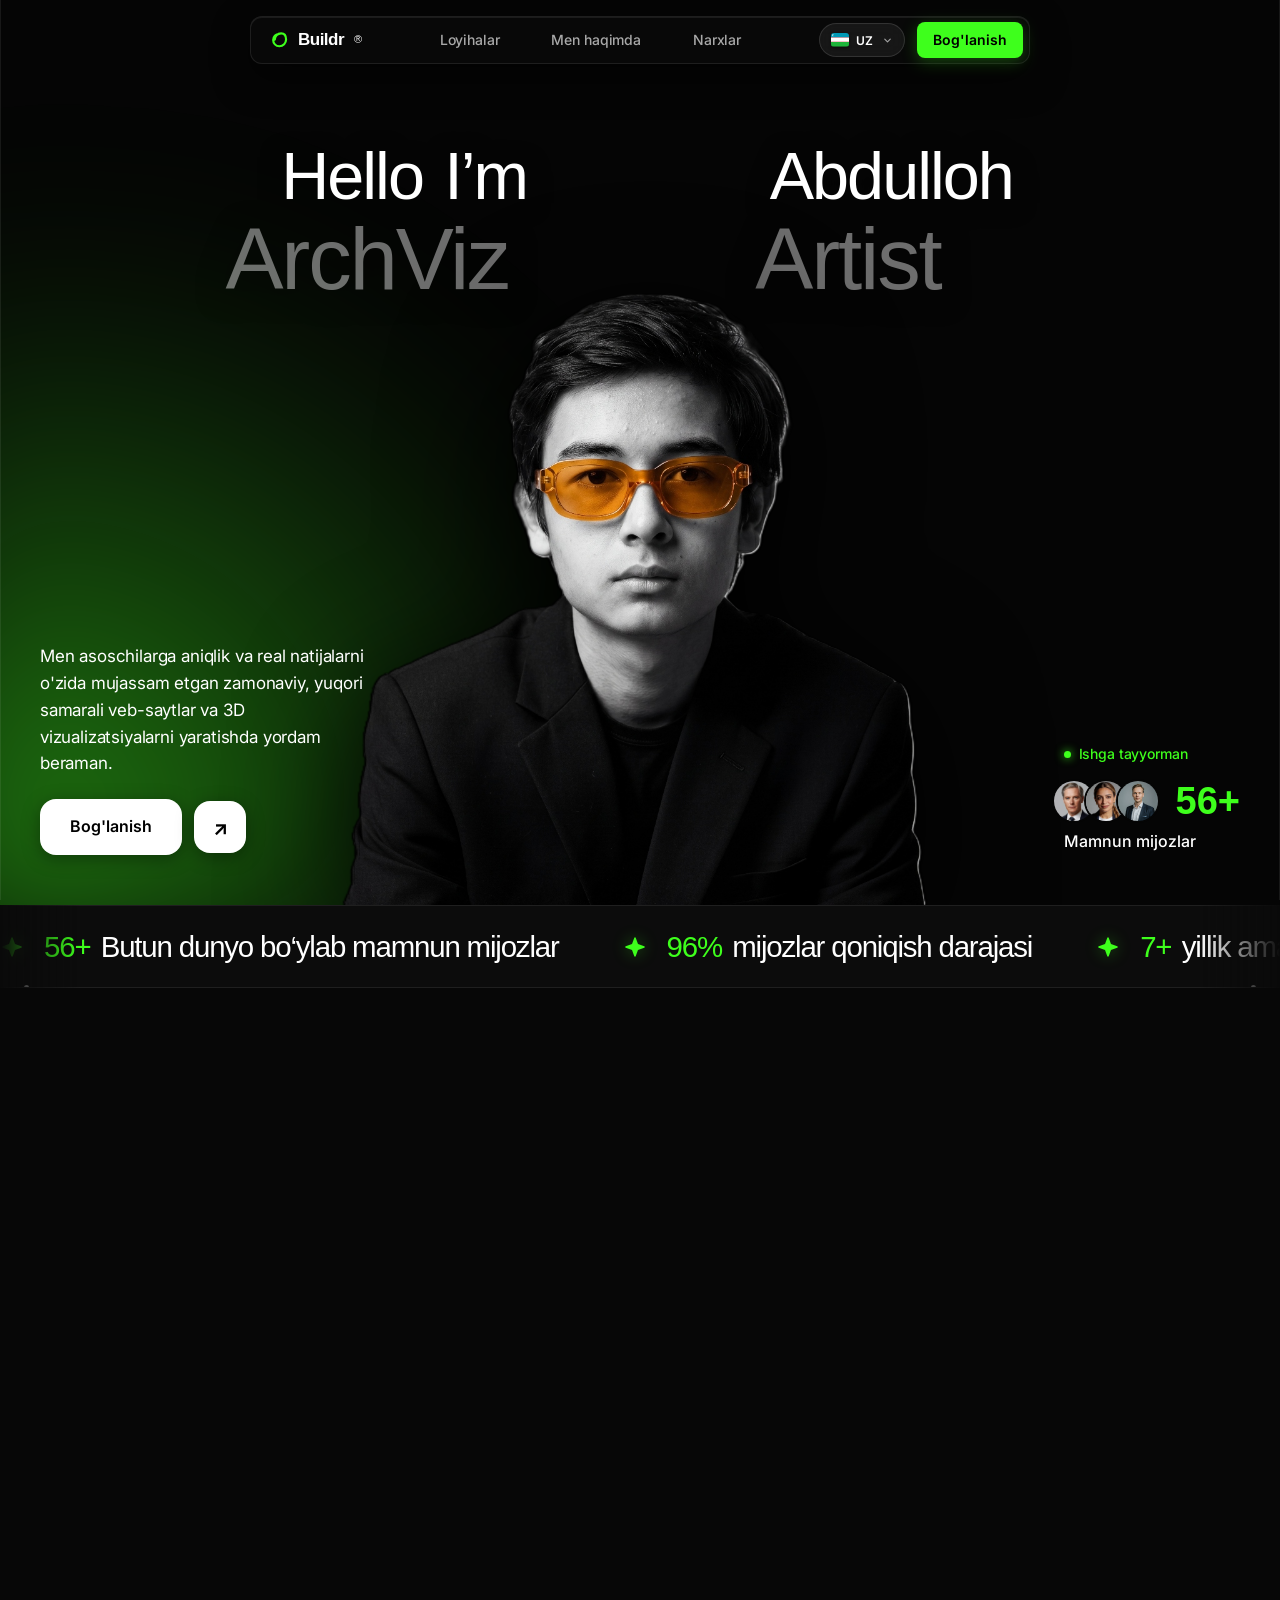
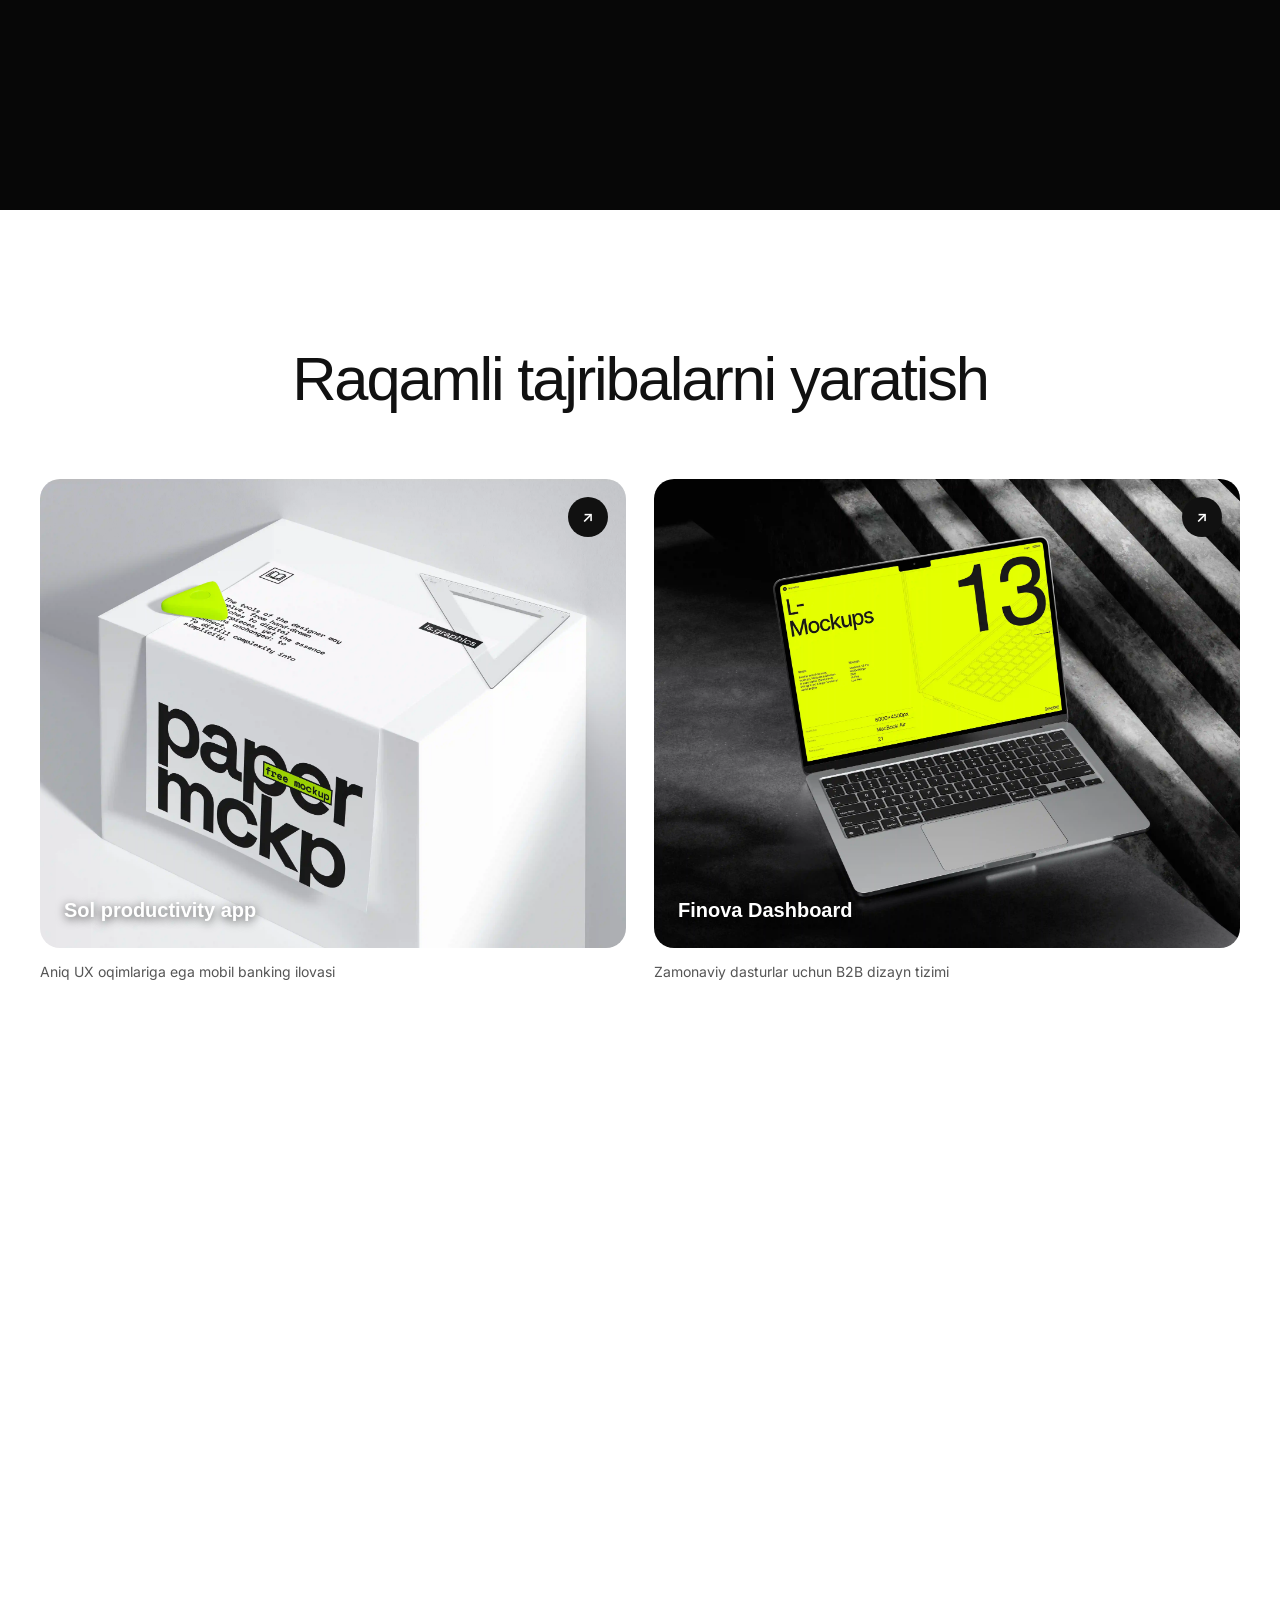
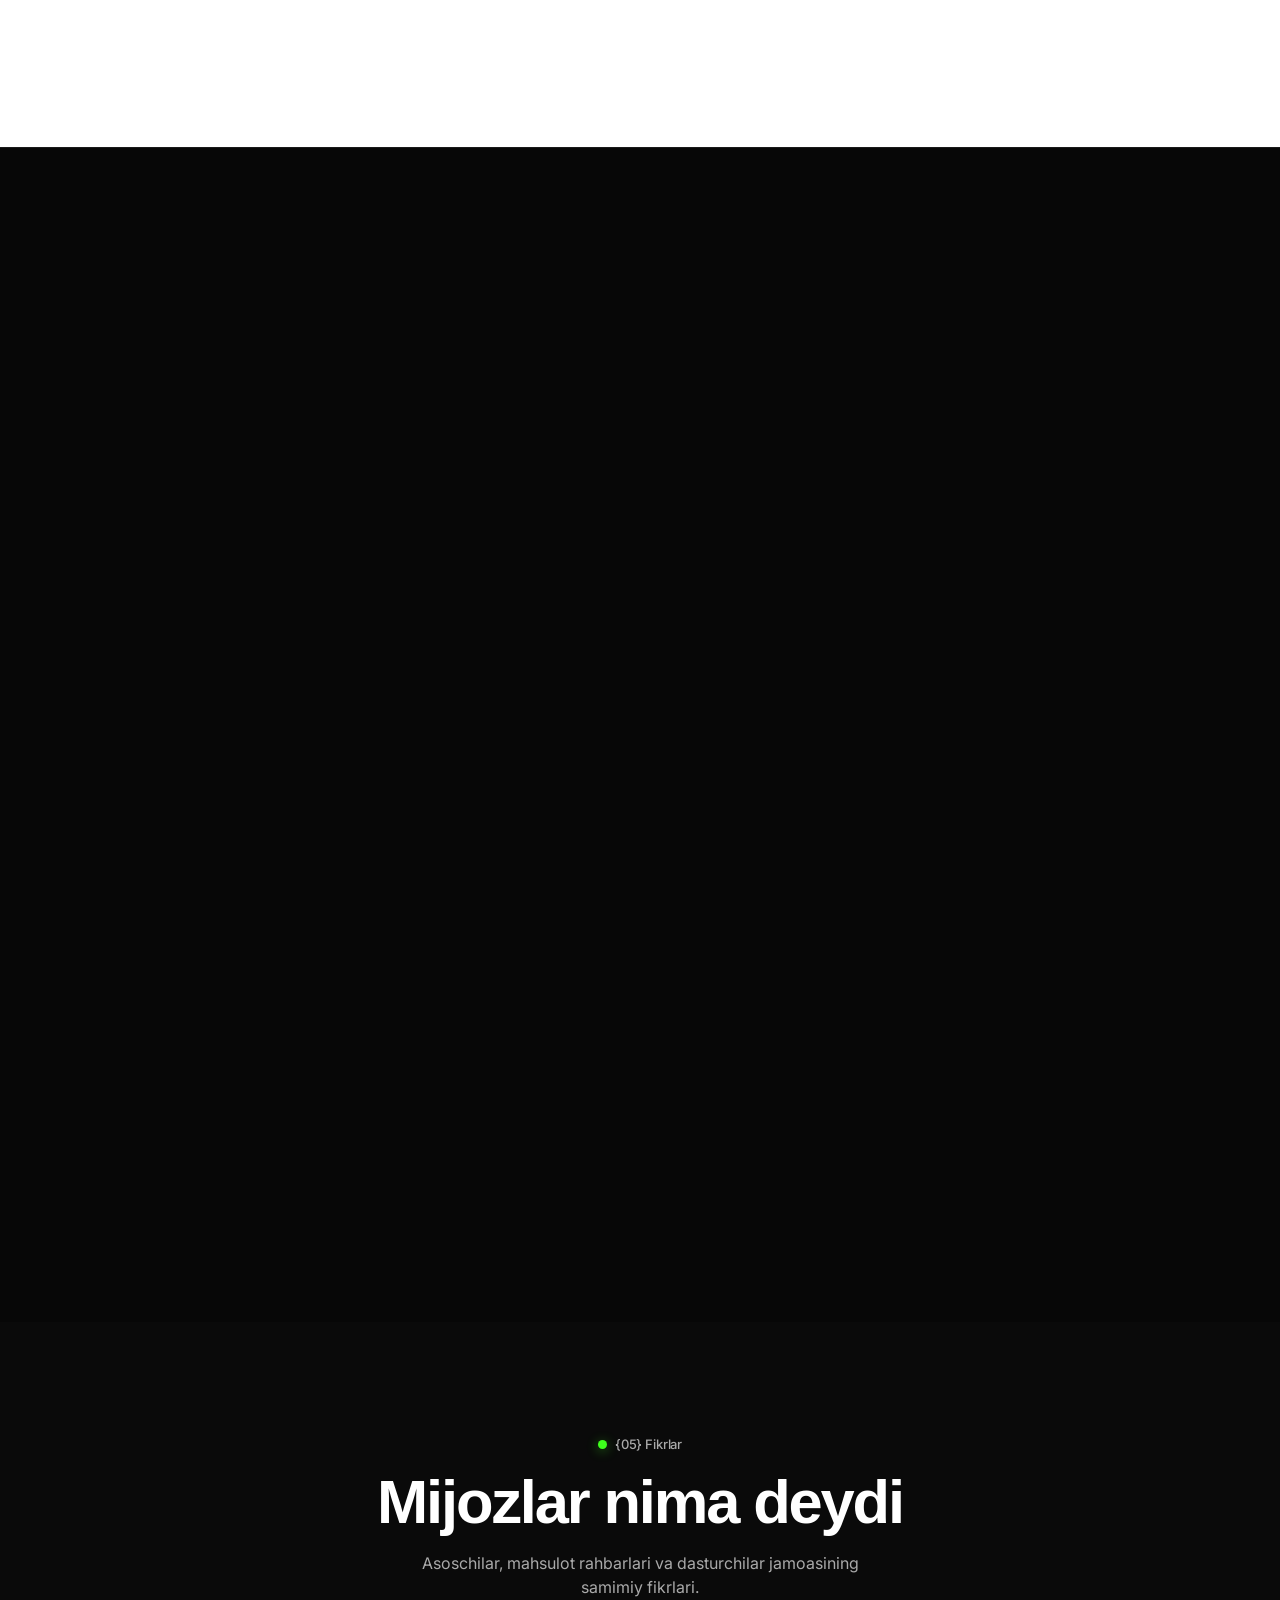
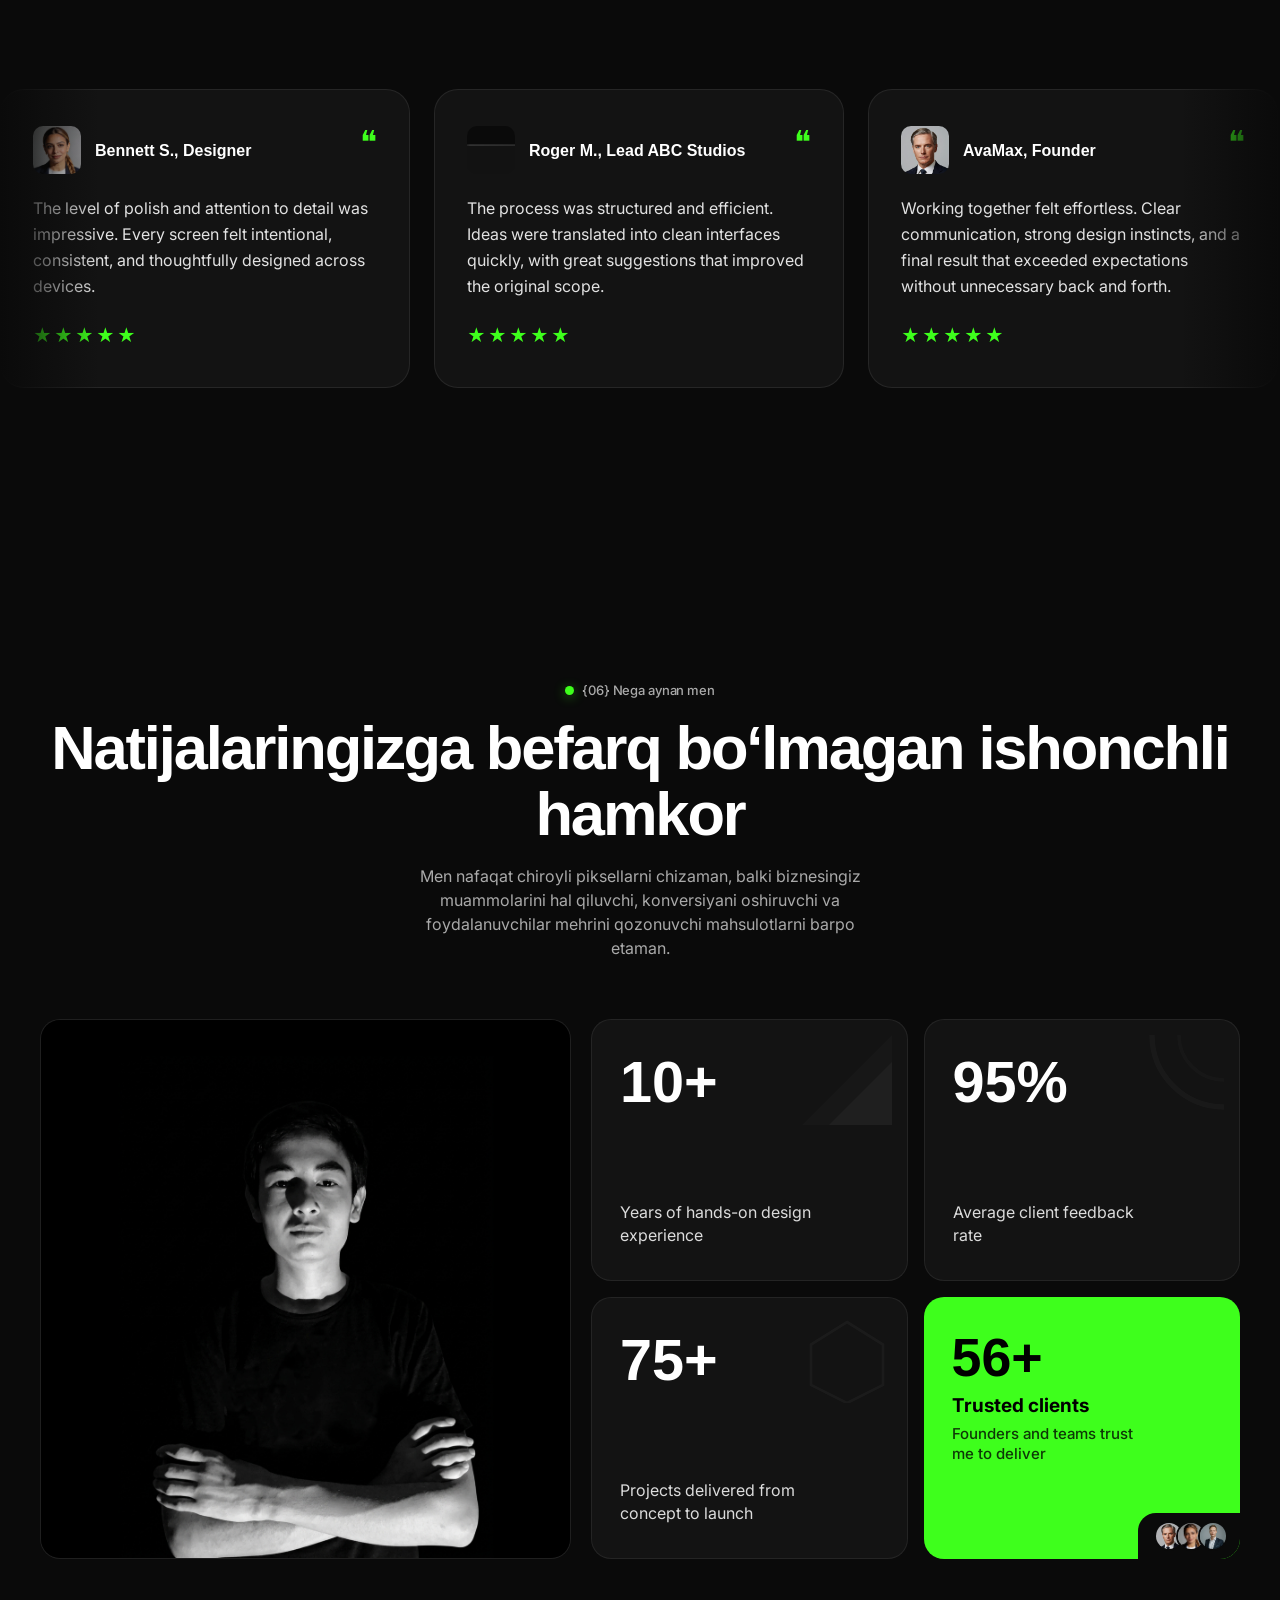
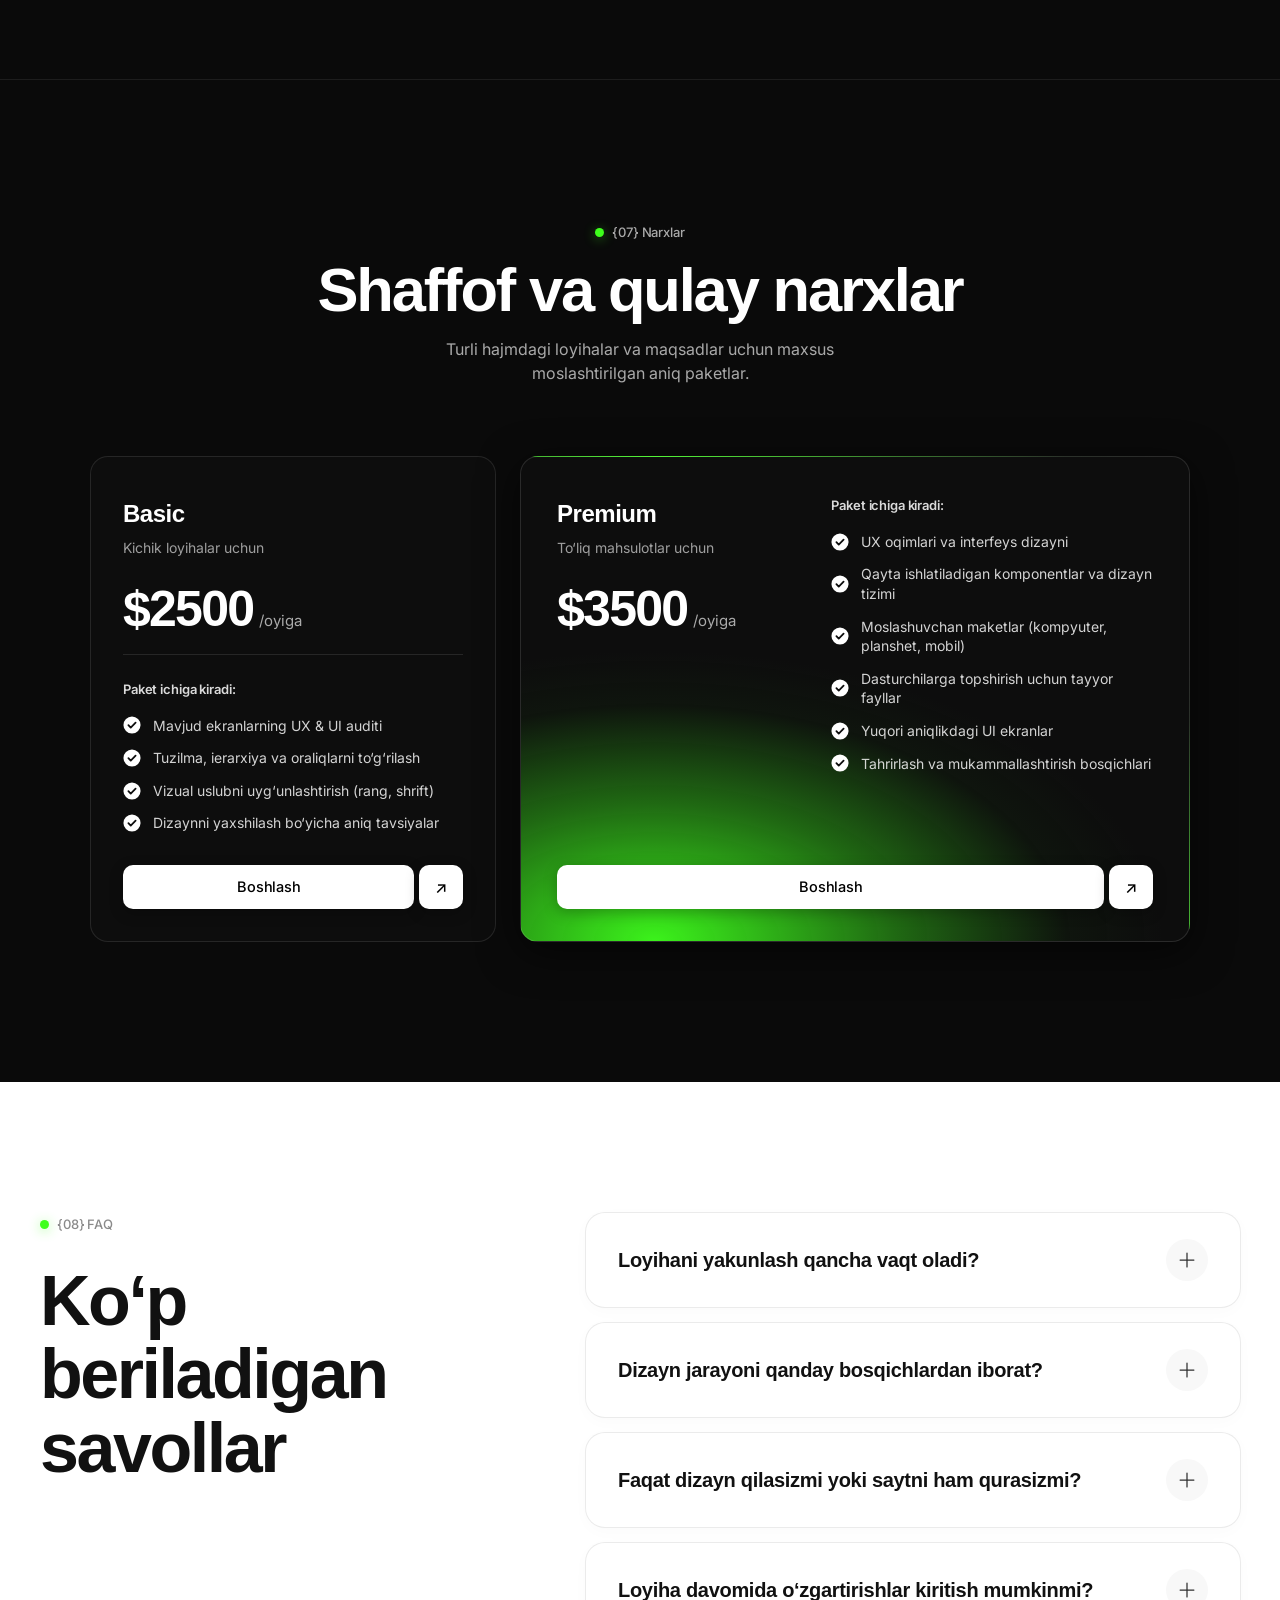
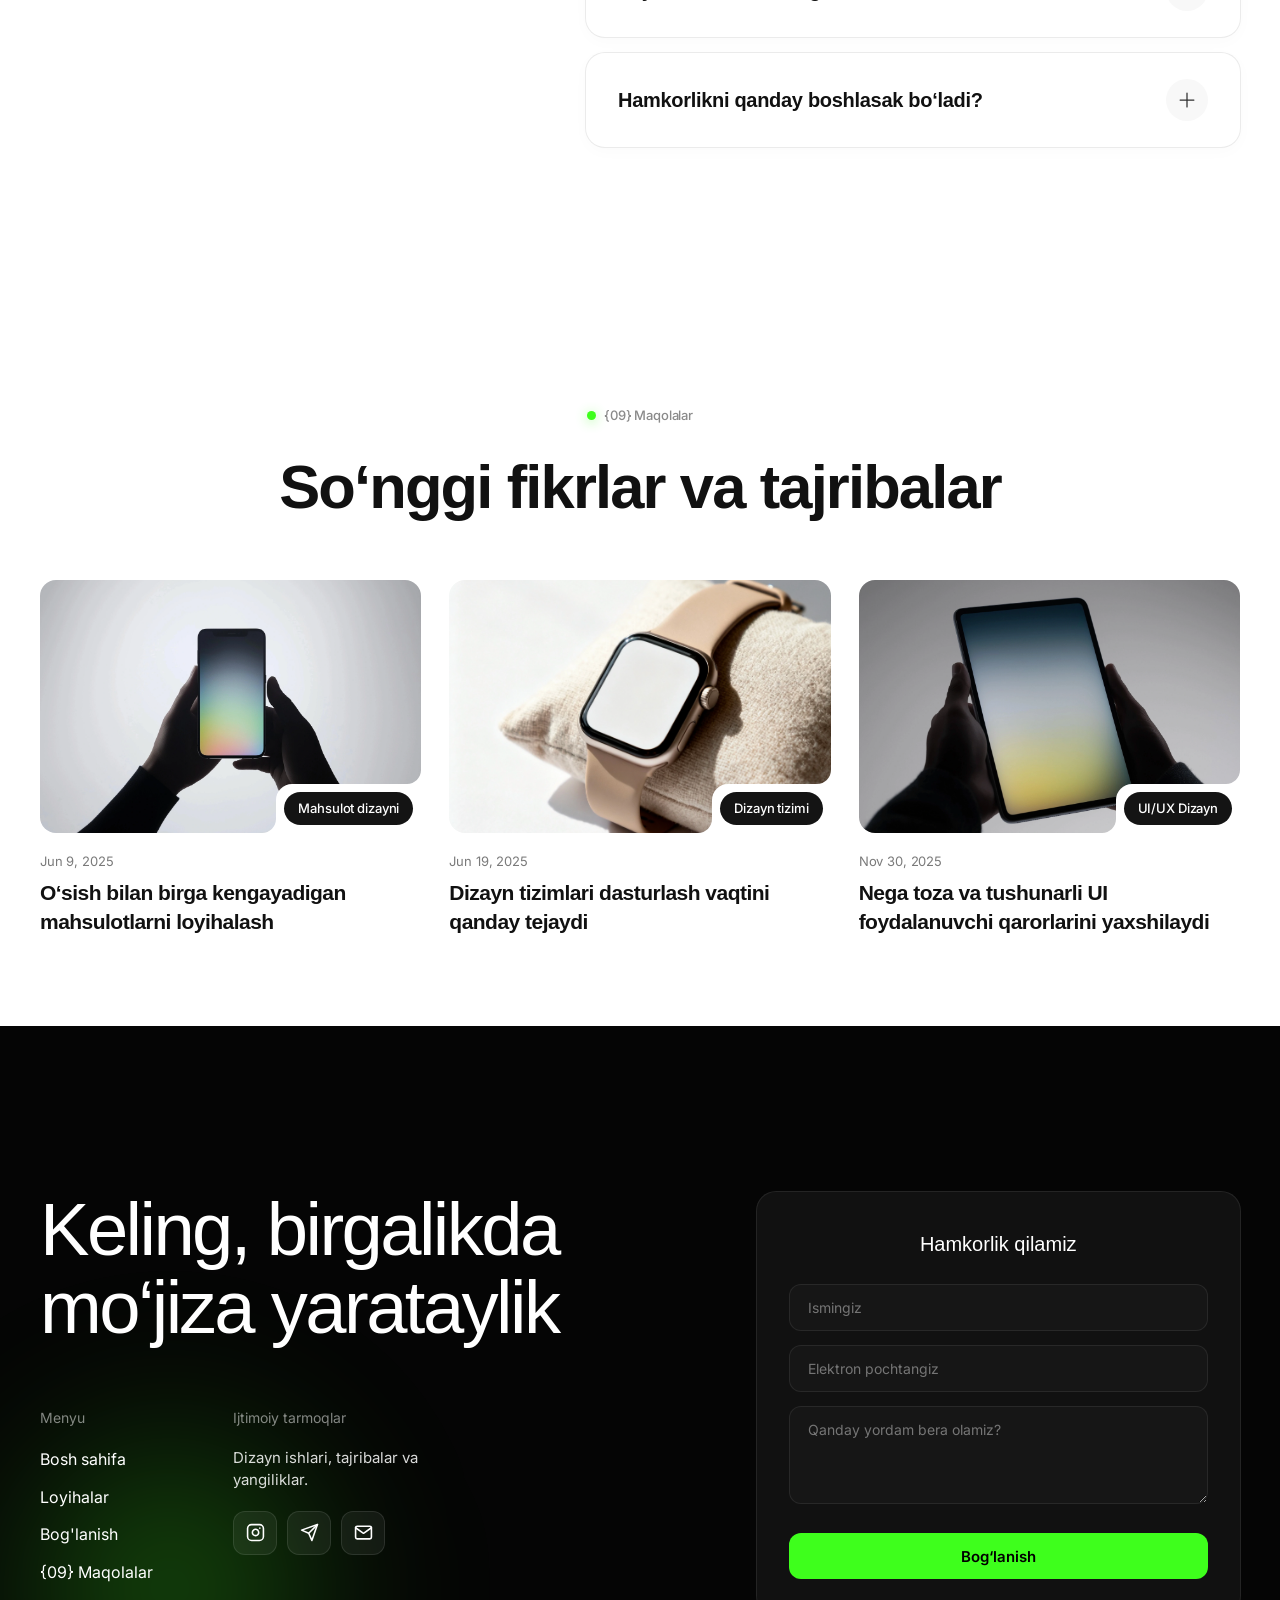
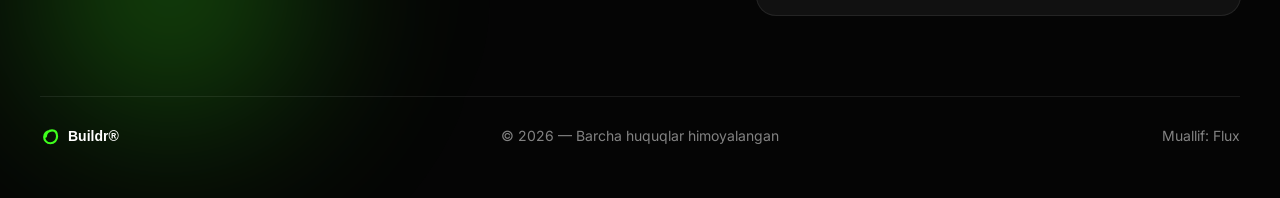
==== commit 2ff28585: "feat(i18n): add premium compact flag dropdown language selector for desktop and mobile navigation" ====
--- a/index.html
+++ b/index.html
@@ -42,10 +42,40 @@
         <a href="#pricing" class="nav-link" data-i18n="nav_pricing">Pricing</a>
       </nav>
       <div class="nav-right-group">
-        <div class="lang-switcher" aria-label="Language selector">
-          <button class="lang-btn active" data-lang="uz">UZ</button>
-          <button class="lang-btn" data-lang="ru">RU</button>
-          <button class="lang-btn" data-lang="en">EN</button>
+        <div class="lang-dropdown">
+          <button class="lang-dropdown-trigger" type="button" aria-expanded="false" aria-haspopup="true" aria-label="Tilni tanlash / Select language">
+            <span class="lang-trigger-flag">
+              <svg class="flag-icon" viewBox="0 0 640 480"><g fill-rule="evenodd" stroke-width="1pt"><path fill="#0099b5" d="M0 0h640v160H0z"/><path fill="#ce1126" d="M0 155h640v10H0z"/><path fill="#ffffff" d="M0 160h640v160H0z"/><path fill="#ce1126" d="M0 315h640v10H0z"/><path fill="#1eb53a" d="M0 320h640v160H0z"/><circle cx="70" cy="80" r="32" fill="#ffffff"/><circle cx="82" cy="80" r="26" fill="#0099b5"/></g></svg>
+            </span>
+            <span class="lang-trigger-code">UZ</span>
+            <svg class="lang-trigger-chevron" width="11" height="11" viewBox="0 0 24 24" fill="none" stroke="currentColor" stroke-width="2.5" stroke-linecap="round" stroke-linejoin="round"><polyline points="6 9 12 15 18 9"></polyline></svg>
+          </button>
+          <div class="lang-dropdown-menu" role="menu">
+            <button class="lang-dropdown-item active" type="button" data-lang="uz" role="menuitem">
+              <span class="lang-item-flag">
+                <svg class="flag-icon" viewBox="0 0 640 480"><g fill-rule="evenodd" stroke-width="1pt"><path fill="#0099b5" d="M0 0h640v160H0z"/><path fill="#ce1126" d="M0 155h640v10H0z"/><path fill="#ffffff" d="M0 160h640v160H0z"/><path fill="#ce1126" d="M0 315h640v10H0z"/><path fill="#1eb53a" d="M0 320h640v160H0z"/><circle cx="70" cy="80" r="32" fill="#ffffff"/><circle cx="82" cy="80" r="26" fill="#0099b5"/></g></svg>
+              </span>
+              <span class="lang-item-name">O‘zbekcha</span>
+              <span class="lang-item-code">UZ</span>
+              <span class="lang-item-check">✓</span>
+            </button>
+            <button class="lang-dropdown-item" type="button" data-lang="ru" role="menuitem">
+              <span class="lang-item-flag">
+                <svg class="flag-icon" viewBox="0 0 640 480"><g fill-rule="evenodd" stroke-width="1pt"><path fill="#ffffff" d="M0 0h640v160H0z"/><path fill="#0039a6" d="M0 160h640v160H0z"/><path fill="#d52b1e" d="M0 320h640v160H0z"/></g></svg>
+              </span>
+              <span class="lang-item-name">Русский</span>
+              <span class="lang-item-code">RU</span>
+              <span class="lang-item-check">✓</span>
+            </button>
+            <button class="lang-dropdown-item" type="button" data-lang="en" role="menuitem">
+              <span class="lang-item-flag">
+                <svg class="flag-icon" viewBox="0 0 640 480"><path fill="#012169" d="M0 0h640v480H0z"/><path fill="#FFF" d="m75 0 244 181L562 0h78v62L400 241l240 178v61h-80L320 301 81 480H0v-60l239-179L0 64V0h75z"/><path fill="#C8102E" d="m424 288 216 159v33h-25L383 314l41-26zm-208-96L0 33V0h25l232 165-41 27zm-41 27L0 345v35l175-131zm249-54 216-160V0l-216 165z"/><path fill="#FFF" d="M250 0h140v480H250zM0 170h640v140H0z"/><path fill="#C8102E" d="M276 0h88v480h-88zM0 196h640v88H0z"/></svg>
+              </span>
+              <span class="lang-item-name">English</span>
+              <span class="lang-item-code">EN</span>
+              <span class="lang-item-check">✓</span>
+            </button>
+          </div>
         </div>
         <div class="nav-cta">
           <a href="contact.html" class="btn-green" data-i18n="nav_contact">Get in touch</a>
@@ -81,10 +111,40 @@
       <a href="#pricing" class="mob-link" data-i18n="nav_pricing">Pricing</a>
     </nav>
     <div class="mobile-lang-wrap">
-      <div class="lang-switcher" aria-label="Language selector">
-        <button class="lang-btn active" data-lang="uz">UZ</button>
-        <button class="lang-btn" data-lang="ru">RU</button>
-        <button class="lang-btn" data-lang="en">EN</button>
+      <div class="lang-dropdown">
+        <button class="lang-dropdown-trigger" type="button" aria-expanded="false" aria-haspopup="true" aria-label="Tilni tanlash / Select language">
+          <span class="lang-trigger-flag">
+            <svg class="flag-icon" viewBox="0 0 640 480"><g fill-rule="evenodd" stroke-width="1pt"><path fill="#0099b5" d="M0 0h640v160H0z"/><path fill="#ce1126" d="M0 155h640v10H0z"/><path fill="#ffffff" d="M0 160h640v160H0z"/><path fill="#ce1126" d="M0 315h640v10H0z"/><path fill="#1eb53a" d="M0 320h640v160H0z"/><circle cx="70" cy="80" r="32" fill="#ffffff"/><circle cx="82" cy="80" r="26" fill="#0099b5"/></g></svg>
+          </span>
+          <span class="lang-trigger-code">UZ</span>
+          <svg class="lang-trigger-chevron" width="11" height="11" viewBox="0 0 24 24" fill="none" stroke="currentColor" stroke-width="2.5" stroke-linecap="round" stroke-linejoin="round"><polyline points="6 9 12 15 18 9"></polyline></svg>
+        </button>
+        <div class="lang-dropdown-menu" role="menu">
+          <button class="lang-dropdown-item active" type="button" data-lang="uz" role="menuitem">
+            <span class="lang-item-flag">
+              <svg class="flag-icon" viewBox="0 0 640 480"><g fill-rule="evenodd" stroke-width="1pt"><path fill="#0099b5" d="M0 0h640v160H0z"/><path fill="#ce1126" d="M0 155h640v10H0z"/><path fill="#ffffff" d="M0 160h640v160H0z"/><path fill="#ce1126" d="M0 315h640v10H0z"/><path fill="#1eb53a" d="M0 320h640v160H0z"/><circle cx="70" cy="80" r="32" fill="#ffffff"/><circle cx="82" cy="80" r="26" fill="#0099b5"/></g></svg>
+            </span>
+            <span class="lang-item-name">O‘zbekcha</span>
+            <span class="lang-item-code">UZ</span>
+            <span class="lang-item-check">✓</span>
+          </button>
+          <button class="lang-dropdown-item" type="button" data-lang="ru" role="menuitem">
+            <span class="lang-item-flag">
+              <svg class="flag-icon" viewBox="0 0 640 480"><g fill-rule="evenodd" stroke-width="1pt"><path fill="#ffffff" d="M0 0h640v160H0z"/><path fill="#0039a6" d="M0 160h640v160H0z"/><path fill="#d52b1e" d="M0 320h640v160H0z"/></g></svg>
+            </span>
+            <span class="lang-item-name">Русский</span>
+            <span class="lang-item-code">RU</span>
+            <span class="lang-item-check">✓</span>
+          </button>
+          <button class="lang-dropdown-item" type="button" data-lang="en" role="menuitem">
+            <span class="lang-item-flag">
+              <svg class="flag-icon" viewBox="0 0 640 480"><path fill="#012169" d="M0 0h640v480H0z"/><path fill="#FFF" d="m75 0 244 181L562 0h78v62L400 241l240 178v61h-80L320 301 81 480H0v-60l239-179L0 64V0h75z"/><path fill="#C8102E" d="m424 288 216 159v33h-25L383 314l41-26zm-208-96L0 33V0h25l232 165-41 27zm-41 27L0 345v35l175-131zm249-54 216-160V0l-216 165z"/><path fill="#FFF" d="M250 0h140v480H250zM0 170h640v140H0z"/><path fill="#C8102E" d="M276 0h88v480h-88zM0 196h640v88H0z"/></svg>
+            </span>
+            <span class="lang-item-name">English</span>
+            <span class="lang-item-code">EN</span>
+            <span class="lang-item-check">✓</span>
+          </button>
+        </div>
       </div>
     </div>
     <div class="mobile-menu-footer">
--- a/css/components.css
+++ b/css/components.css
@@ -82,7 +82,212 @@
   gap: 12px;
 }
 
-/* Premium Language Switcher */
+/* ==========================================================================
+   PREMIUM COMPACT FLAG DROPDOWN LANGUAGE SELECTOR
+   ========================================================================== */
+.lang-dropdown {
+  position: relative;
+  display: inline-block;
+  user-select: none;
+}
+
+.lang-dropdown-trigger {
+  display: inline-flex;
+  align-items: center;
+  gap: 7px;
+  height: 34px;
+  padding: 0 11px;
+  background: rgba(255, 255, 255, 0.06);
+  border: 1px solid rgba(255, 255, 255, 0.12);
+  border-radius: 999px;
+  color: #ffffff;
+  font-family: var(--font-body);
+  font-size: 12px;
+  font-weight: 600;
+  letter-spacing: 0.03em;
+  cursor: pointer;
+  transition: all 0.22s cubic-bezier(0.16, 1, 0.3, 1);
+  backdrop-filter: blur(8px);
+  -webkit-backdrop-filter: blur(8px);
+  touch-action: manipulation;
+}
+
+.lang-dropdown-trigger:hover {
+  background: rgba(255, 255, 255, 0.1);
+  border-color: rgba(255, 255, 255, 0.22);
+}
+
+.lang-dropdown.open .lang-dropdown-trigger {
+  background: rgba(255, 255, 255, 0.12);
+  border-color: var(--green);
+  box-shadow: 0 0 14px rgba(62, 255, 28, 0.28);
+}
+
+.lang-trigger-flag,
+.lang-item-flag {
+  display: inline-flex;
+  align-items: center;
+  justify-content: center;
+  line-height: 1;
+  flex-shrink: 0;
+}
+
+.flag-icon {
+  width: 18px;
+  height: 13.5px;
+  border-radius: 3px;
+  object-fit: cover;
+  box-shadow: 0 1px 3px rgba(0, 0, 0, 0.5);
+  display: block;
+}
+
+.lang-trigger-code {
+  font-size: 12px;
+  font-weight: 600;
+  letter-spacing: 0.04em;
+  color: #ffffff;
+}
+
+.lang-trigger-chevron {
+  width: 11px;
+  height: 11px;
+  color: rgba(255, 255, 255, 0.6);
+  transition: transform 0.22s cubic-bezier(0.16, 1, 0.3, 1), color 0.22s ease;
+  margin-left: 1px;
+}
+
+.lang-dropdown.open .lang-trigger-chevron {
+  transform: rotate(180deg);
+  color: var(--green);
+}
+
+/* Dropdown Floating Menu */
+.lang-dropdown-menu {
+  position: absolute;
+  top: calc(100% + 8px);
+  right: 0;
+  min-width: 165px;
+  background: rgba(18, 18, 18, 0.97);
+  border: 1px solid rgba(255, 255, 255, 0.14);
+  border-radius: 14px;
+  padding: 6px;
+  box-shadow: 0 16px 38px rgba(0, 0, 0, 0.7), 0 0 0 1px rgba(255, 255, 255, 0.05);
+  backdrop-filter: blur(20px);
+  -webkit-backdrop-filter: blur(20px);
+  z-index: 1000;
+  display: flex;
+  flex-direction: column;
+  gap: 3px;
+  opacity: 0;
+  transform: translateY(-8px) scale(0.96);
+  pointer-events: none;
+  visibility: hidden;
+  transition: opacity 0.2s cubic-bezier(0.16, 1, 0.3, 1), transform 0.2s cubic-bezier(0.16, 1, 0.3, 1), visibility 0.2s;
+  transform-origin: top right;
+}
+
+.lang-dropdown.open .lang-dropdown-menu {
+  opacity: 1;
+  transform: translateY(0) scale(1);
+  pointer-events: auto;
+  visibility: visible;
+}
+
+.lang-dropdown-item {
+  display: flex;
+  align-items: center;
+  gap: 10px;
+  width: 100%;
+  padding: 8px 10px;
+  background: transparent;
+  border: none;
+  border-radius: 9px;
+  color: rgba(255, 255, 255, 0.78);
+  font-family: var(--font-body);
+  font-size: 13px;
+  font-weight: 500;
+  text-align: left;
+  cursor: pointer;
+  transition: background 0.15s ease, color 0.15s ease;
+  touch-action: manipulation;
+}
+
+.lang-dropdown-item:hover {
+  background: rgba(255, 255, 255, 0.08);
+  color: #ffffff;
+}
+
+.lang-item-name {
+  flex-grow: 1;
+  font-size: 13px;
+}
+
+.lang-item-code {
+  font-size: 11px;
+  font-weight: 600;
+  color: rgba(255, 255, 255, 0.4);
+  letter-spacing: 0.04em;
+}
+
+.lang-item-check {
+  font-size: 13px;
+  font-weight: 700;
+  color: var(--green);
+  opacity: 0;
+  transition: opacity 0.15s ease;
+}
+
+.lang-dropdown-item.active {
+  background: rgba(62, 255, 28, 0.1);
+  color: #ffffff;
+}
+
+.lang-dropdown-item.active .lang-item-name {
+  color: #ffffff;
+  font-weight: 600;
+}
+
+.lang-dropdown-item.active .lang-item-code {
+  color: var(--green);
+}
+
+.lang-dropdown-item.active .lang-item-check {
+  opacity: 1;
+}
+
+/* Mobile Menu Language Switcher */
+.mobile-lang-wrap {
+  display: flex;
+  justify-content: center;
+  margin: 18px 0 10px;
+  width: 100%;
+}
+
+.mobile-lang-wrap .lang-dropdown {
+  width: auto;
+}
+
+.mobile-lang-wrap .lang-dropdown-trigger {
+  height: 38px;
+  padding: 0 14px;
+  font-size: 13px;
+  gap: 8px;
+  background: rgba(255, 255, 255, 0.08);
+}
+
+.mobile-lang-wrap .lang-dropdown-menu {
+  left: 50%;
+  right: auto;
+  transform: translateX(-50%) translateY(-8px) scale(0.96);
+  transform-origin: top center;
+  min-width: 180px;
+}
+
+.mobile-lang-wrap .lang-dropdown.open .lang-dropdown-menu {
+  transform: translateX(-50%) translateY(0) scale(1);
+}
+
+/* Legacy fallback */
 .lang-switcher {
   display: inline-flex;
   align-items: center;
@@ -91,51 +296,20 @@
   border-radius: 999px;
   padding: 3px;
   gap: 2px;
-  backdrop-filter: blur(8px);
-  -webkit-backdrop-filter: blur(8px);
-}
-
+}
 .lang-btn {
   background: transparent;
   border: none;
   color: rgba(255, 255, 255, 0.55);
-  font-family: var(--font-body);
   font-size: 11px;
   font-weight: 600;
-  letter-spacing: 0.04em;
   padding: 4px 8px;
   border-radius: 999px;
   cursor: pointer;
-  transition: all 0.2s cubic-bezier(0.16, 1, 0.3, 1);
-  line-height: 1;
-}
-
-.lang-btn:hover {
-  color: #ffffff;
-}
-
+}
 .lang-btn.active {
   background: #222222;
   color: var(--green);
-  box-shadow: 0 1px 4px rgba(0, 0, 0, 0.5);
-}
-
-/* Mobile Menu Language Switcher */
-.mobile-lang-wrap {
-  display: flex;
-  justify-content: center;
-  margin: 16px 0 8px;
-}
-
-.mobile-lang-wrap .lang-switcher {
-  background: rgba(255, 255, 255, 0.08);
-  padding: 4px;
-  gap: 4px;
-}
-
-.mobile-lang-wrap .lang-btn {
-  font-size: 13px;
-  padding: 7px 16px;
 }
 
 /* Mobile Hamburger & Drawer */
--- a/css/responsive.css
+++ b/css/responsive.css
@@ -202,8 +202,10 @@
     min-height: auto !important;
     max-height: none !important;
     padding-top: 84px !important;
-    padding-bottom: 36px !important;
-    overflow: visible !important;
+    padding-bottom: 0 !important;
+    border-bottom: 1px solid rgba(255, 255, 255, 0.08) !important;
+    overflow: hidden !important;
+    position: relative !important;
   }
 
   .hero-inner-container {
@@ -216,6 +218,7 @@
     text-align: center !important;
     gap: 0 !important;
     position: relative !important;
+    padding-bottom: 0 !important;
   }
 
   /* Top Header Stack */
@@ -245,7 +248,7 @@
     display: none !important;
   }
 
-  /* Centered Mobile Hero Headline */
+  /* Centered Mobile Hero Headline - Eye-catching & Scaled like Reference */
   .hero-h1 {
     display: flex !important;
     flex-direction: column !important;
@@ -254,35 +257,44 @@
     text-align: center !important;
     width: 100% !important;
     gap: 4px !important;
-    margin-bottom: 4px !important;
+    margin-bottom: 0 !important;
   }
 
   .hero-h1-top {
     display: flex !important;
     justify-content: center !important;
     align-items: center !important;
-    font-size: clamp(28px, 7.6vw, 36px) !important;
-    letter-spacing: -0.03em !important;
-    line-height: 1.08 !important;
+    font-size: clamp(33px, 9.4vw, 44px) !important;
+    font-weight: 600 !important;
+    letter-spacing: -0.035em !important;
+    line-height: 1.05 !important;
     margin-bottom: 0 !important;
     transform: none !important;
     gap: 6px !important;
+    color: #ffffff !important;
+    white-space: nowrap !important;
   }
 
   .hero-h1-top .h1-top-gap {
     display: none !important;
   }
 
+  .hero-h1-top .h1-abdulloh {
+    transform: none !important;
+  }
+
   .hero-h1-bot {
     display: flex !important;
     justify-content: center !important;
     align-items: center !important;
-    font-size: clamp(24px, 6.8vw, 32px) !important;
+    font-size: clamp(33px, 9.4vw, 44px) !important;
+    font-weight: 500 !important;
     letter-spacing: -0.03em !important;
-    line-height: 1.08 !important;
-    color: rgba(255, 255, 255, 0.45) !important;
+    line-height: 1.05 !important;
+    color: rgba(255, 255, 255, 0.48) !important;
     transform: none !important;
     gap: 6px !important;
+    white-space: nowrap !important;
   }
 
   .hero-h1-bot .h1-archviz,
@@ -299,15 +311,16 @@
     transform: none !important;
   }
 
-  /* Mobile Intro & CTA Buttons (Sequentially below headline) */
+  /* Mobile Intro & CTA Buttons (Left-aligned exactly like Reference Image 2) */
   .hero-mobile-intro {
     display: flex !important;
     flex-direction: column !important;
-    align-items: center !important;
-    text-align: center !important;
-    width: 100% !important;
-    max-width: 340px !important;
-    margin: 14px auto 0 !important;
+    align-items: flex-start !important;
+    text-align: left !important;
+    width: 100% !important;
+    max-width: 100% !important;
+    margin: 24px 0 0 0 !important;
+    padding: 0 4px !important;
     z-index: 10 !important;
     position: relative !important;
   }
@@ -315,16 +328,18 @@
   .hero-mobile-intro p {
     font-size: 15px !important;
     line-height: 1.52 !important;
-    color: rgba(255, 255, 255, 0.85) !important;
+    color: rgba(255, 255, 255, 0.88) !important;
     margin-bottom: 18px !important;
-    text-align: center !important;
+    text-align: left !important;
+    max-width: 330px !important;
   }
 
   .hero-mobile-intro .hero-btn-group {
     display: flex !important;
-    justify-content: center !important;
+    justify-content: flex-start !important;
     align-items: center !important;
     gap: 10px !important;
+    width: 100% !important;
   }
 
   .btn-talk-pill {
@@ -340,81 +355,79 @@
     border-radius: 12px !important;
   }
 
-  /* Cutout Portrait (Sequentially below CTA buttons with green aura) */
+  /* Cutout Portrait (Seated directly and cleanly flush on bottom line, matching Image 2) */
   .hero-portrait-stage {
     position: relative !important;
-    bottom: auto !important;
+    bottom: 0 !important;
     left: auto !important;
     transform: none !important;
-    width: 88% !important;
-    max-width: 320px !important;
-    margin: 22px auto 0 !important;
+    width: 100% !important;
+    max-width: 360px !important;
+    margin: 24px auto 0 !important;
+    padding-bottom: 0 !important;
     z-index: 2 !important;
     display: flex !important;
     justify-content: center !important;
-    align-items: center !important;
+    align-items: flex-end !important;
+    align-self: center !important;
+    line-height: 0 !important;
   }
 
   .hero-portrait-stage img {
     width: 100% !important;
     height: auto !important;
-    max-height: 380px !important;
+    max-height: 420px !important;
     object-fit: contain !important;
-  }
-
+    display: block !important;
+    vertical-align: bottom !important;
+    margin-bottom: 0 !important;
+    filter: drop-shadow(0 15px 35px rgba(0, 0, 0, 0.8)) !important;
+    animation: heroPortraitEntranceMob 0.9s cubic-bezier(0.16, 1, 0.3, 1) 0.1s both !important;
+  }
+
+  @keyframes heroPortraitEntranceMob {
+    0% {
+      transform: translateY(50px);
+      opacity: 0;
+    }
+    100% {
+      transform: translateY(0);
+      opacity: 1;
+    }
+  }
+
+  /* Green glow aura situated behind left shoulder, matching Image 2 */
   .hero-glow-field {
     width: 340px !important;
     height: 340px !important;
-    bottom: 20px !important;
-    left: 50% !important;
-    transform: translateX(-50%) !important;
+    bottom: 0 !important;
+    left: -80px !important;
+    transform: none !important;
+    background: radial-gradient(circle at 35% 65%, rgba(62, 255, 28, 0.38) 0%, rgba(62, 255, 28, 0.12) 45%, transparent 70%) !important;
     filter: blur(55px) !important;
-    opacity: 0.7 !important;
-  }
-
-  /* Bottom Content Row (Hide desktop left CTA; center right happy clients) */
+    opacity: 0.8 !important;
+    pointer-events: none !important;
+    z-index: 1 !important;
+    will-change: transform;
+  }
+
+  /* Bottom Content Row (Hidden on mobile so portrait sits directly on border line) */
   .hero-bottom-grid {
-    display: flex !important;
-    flex-direction: column !important;
-    align-items: center !important;
-    text-align: center !important;
-    width: 100% !important;
-    padding-bottom: 16px !important;
-    margin-top: 14px !important;
-  }
-
-  .hero-bottom-left {
     display: none !important;
   }
 
-  .hero-bottom-right {
-    display: flex !important;
-    flex-direction: column !important;
-    align-items: center !important;
-    text-align: center !important;
-    gap: 8px !important;
-    width: 100% !important;
-  }
-
-  .hero-clients-stack {
-    display: flex !important;
-    align-items: center !important;
-    justify-content: center !important;
-    gap: 12px !important;
-  }
-
-  .hero-clients-stack .avatar-group img {
-    width: 36px !important;
-    height: 36px !important;
-    margin-left: -10px !important;
-  }
-
-  .hero-clients-stack .stat-count {
-    font-size: 28px !important;
-  }
-
-  .hero-clients-label {
-    font-size: 14px !important;
+  /* Touch & UX responsiveness enhancements (0ms tap lag, buttery scroll) */
+  button, 
+  a, 
+  .mob-link, 
+  .nav-toggle-circle, 
+  .lang-btn, 
+  .btn-talk-pill, 
+  .btn-arrow-pill, 
+  .faq-card-top, 
+  .service-top-v2 {
+    touch-action: manipulation;
+    -webkit-tap-highlight-color: transparent;
   }
 
   /* 3. Stats Ticker Bar */
@@ -663,9 +676,21 @@
    EXTRA SMALL MOBILE (<= 420px)
    ========================================================================== */
 @media (max-width: 420px) {
-  .hero-h1-top,
+  .hero-h1-top {
+    font-size: clamp(29px, 8.4vw, 34px) !important;
+  }
+
   .hero-h1-bot {
-    font-size: clamp(30px, 8.5vw, 38px) !important;
+    font-size: clamp(29px, 8.4vw, 34px) !important;
+  }
+
+  .hero-portrait-stage {
+    max-width: 320px !important;
+    margin-top: 18px !important;
+  }
+
+  .hero-portrait-stage img {
+    max-height: 360px !important;
   }
 
   .btn-talk-pill {
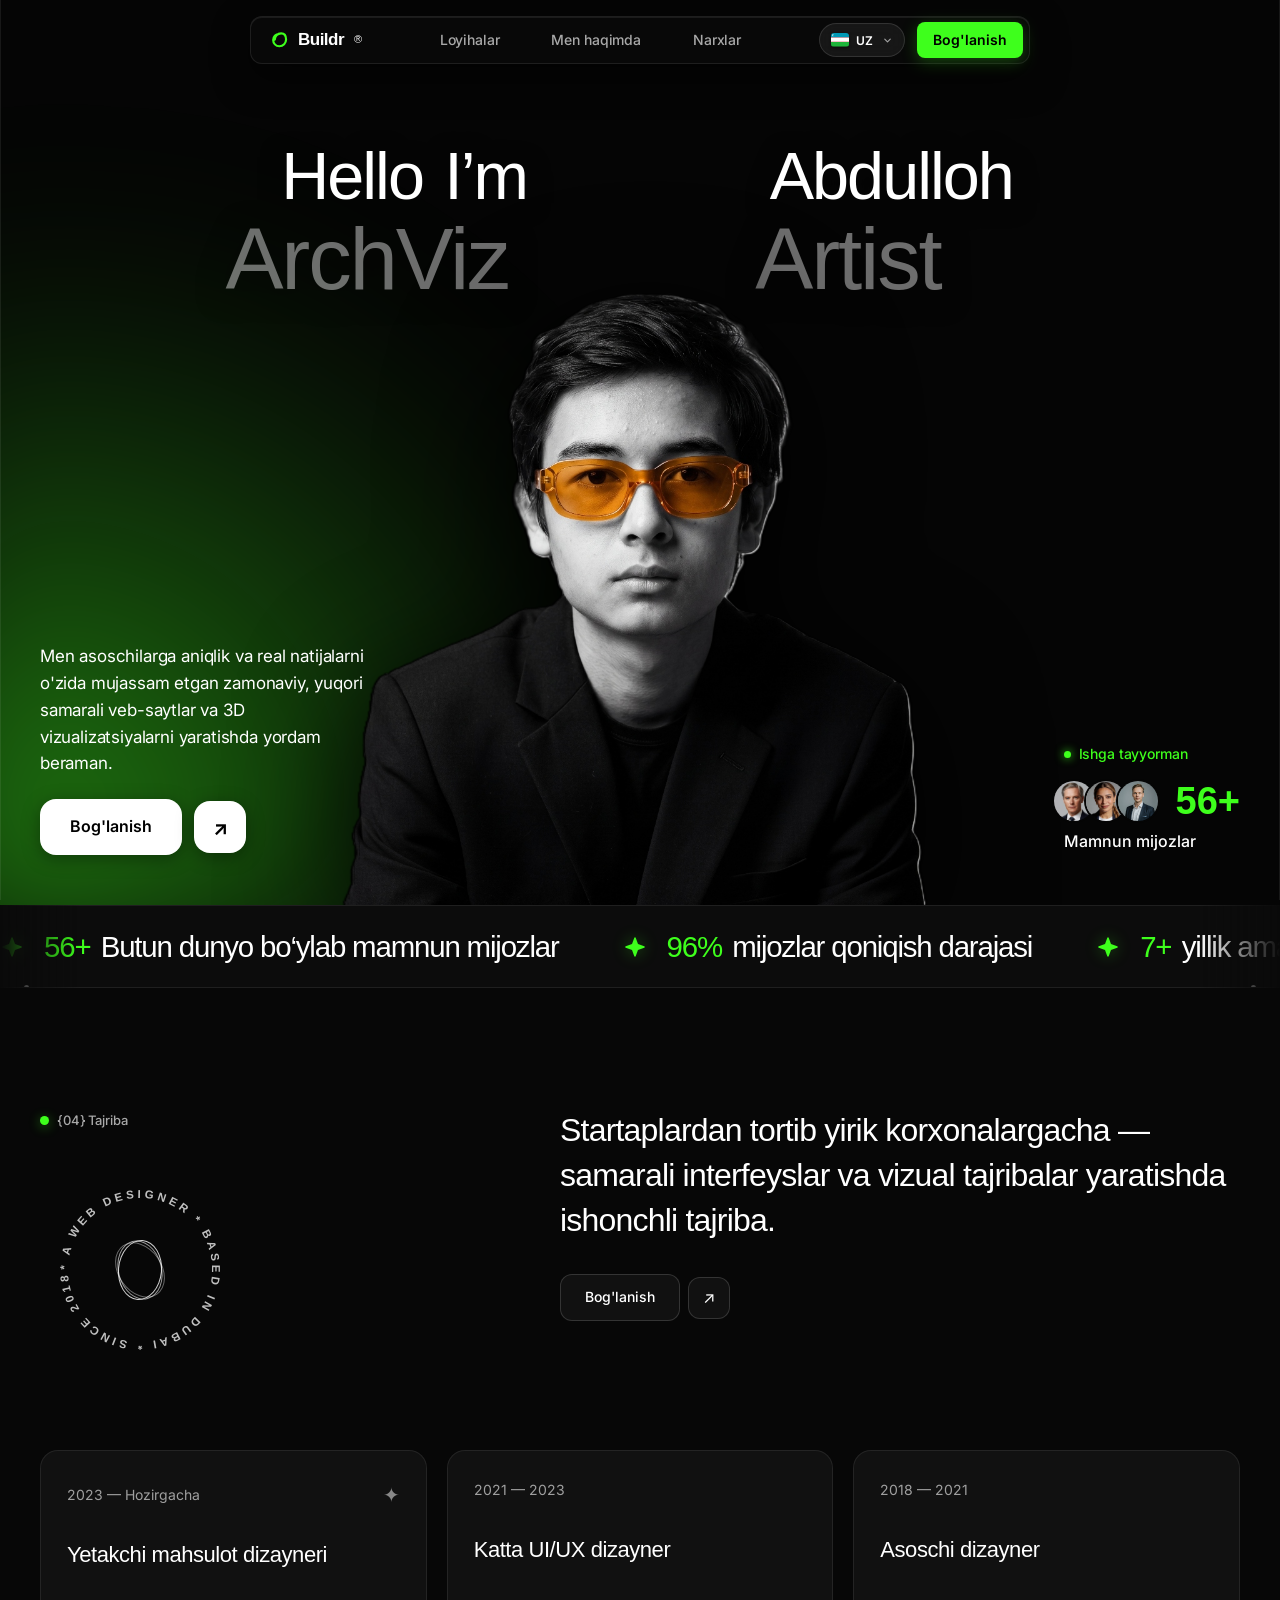
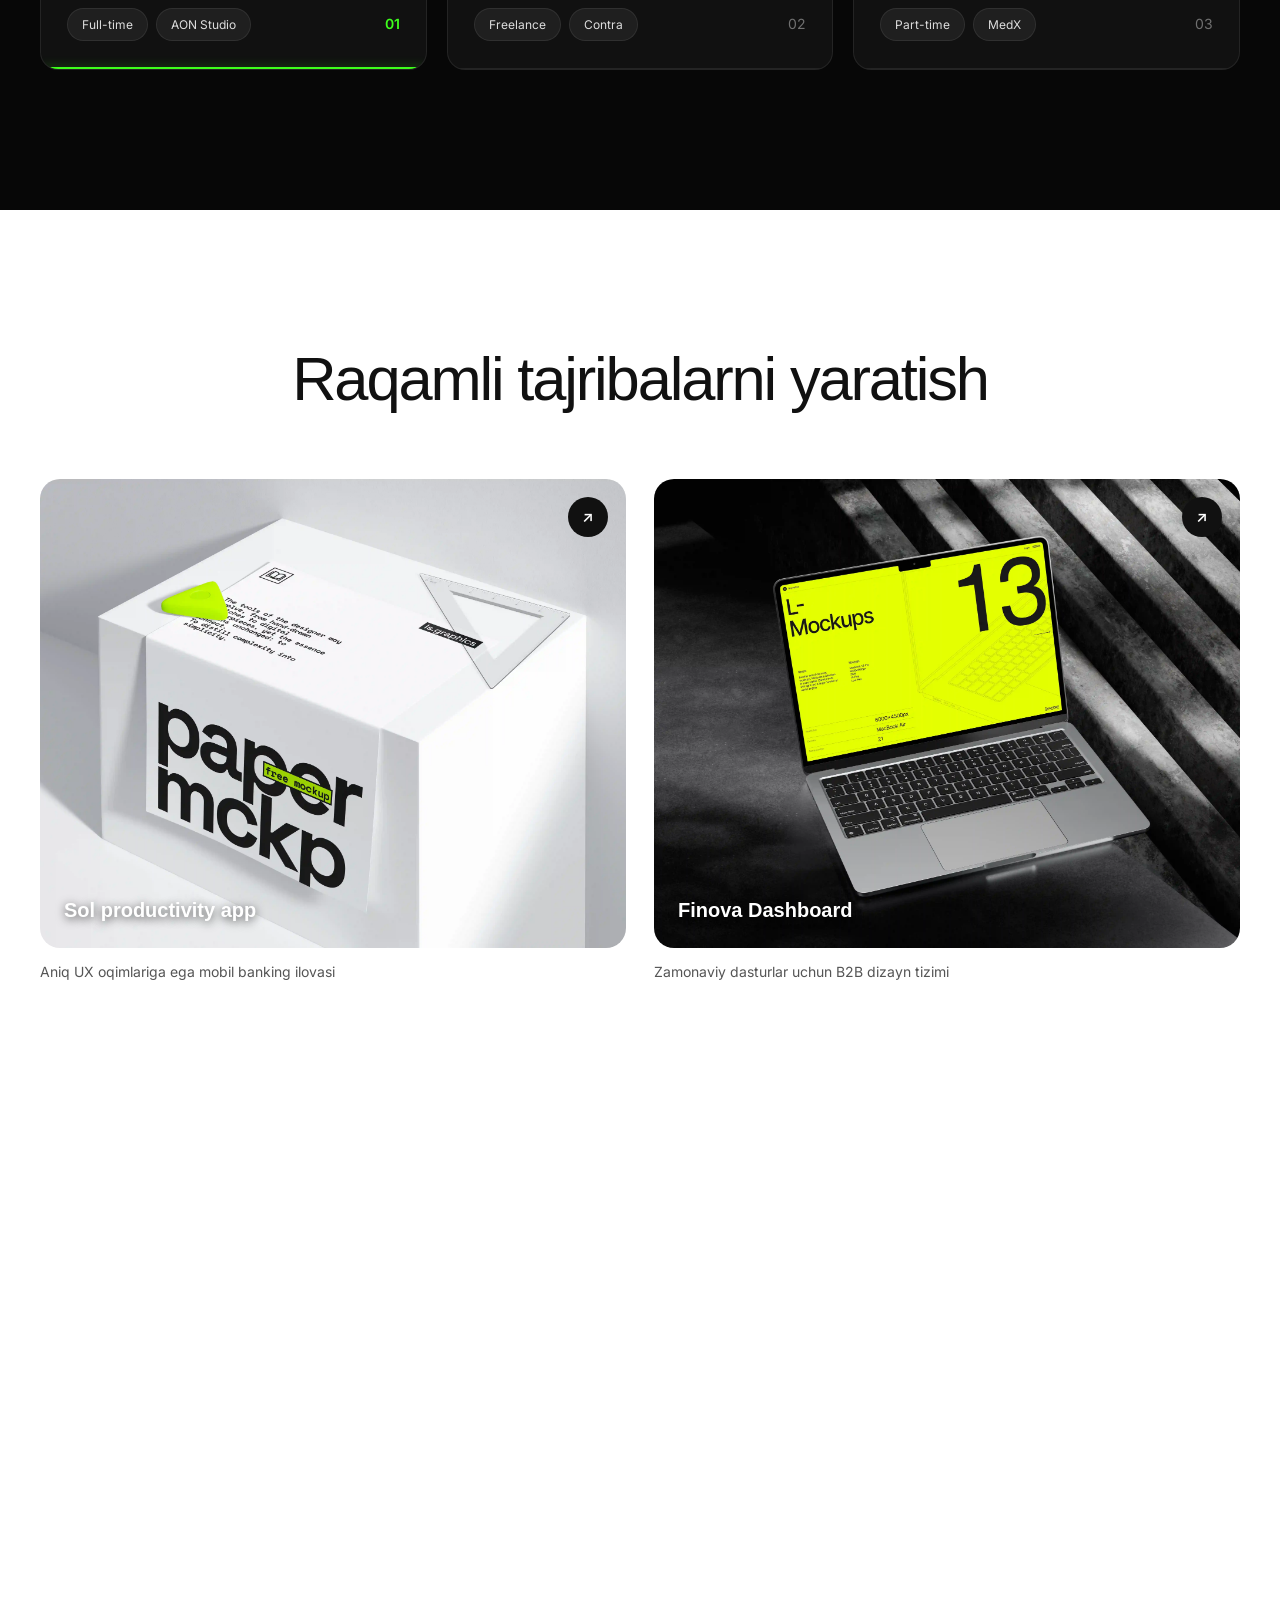
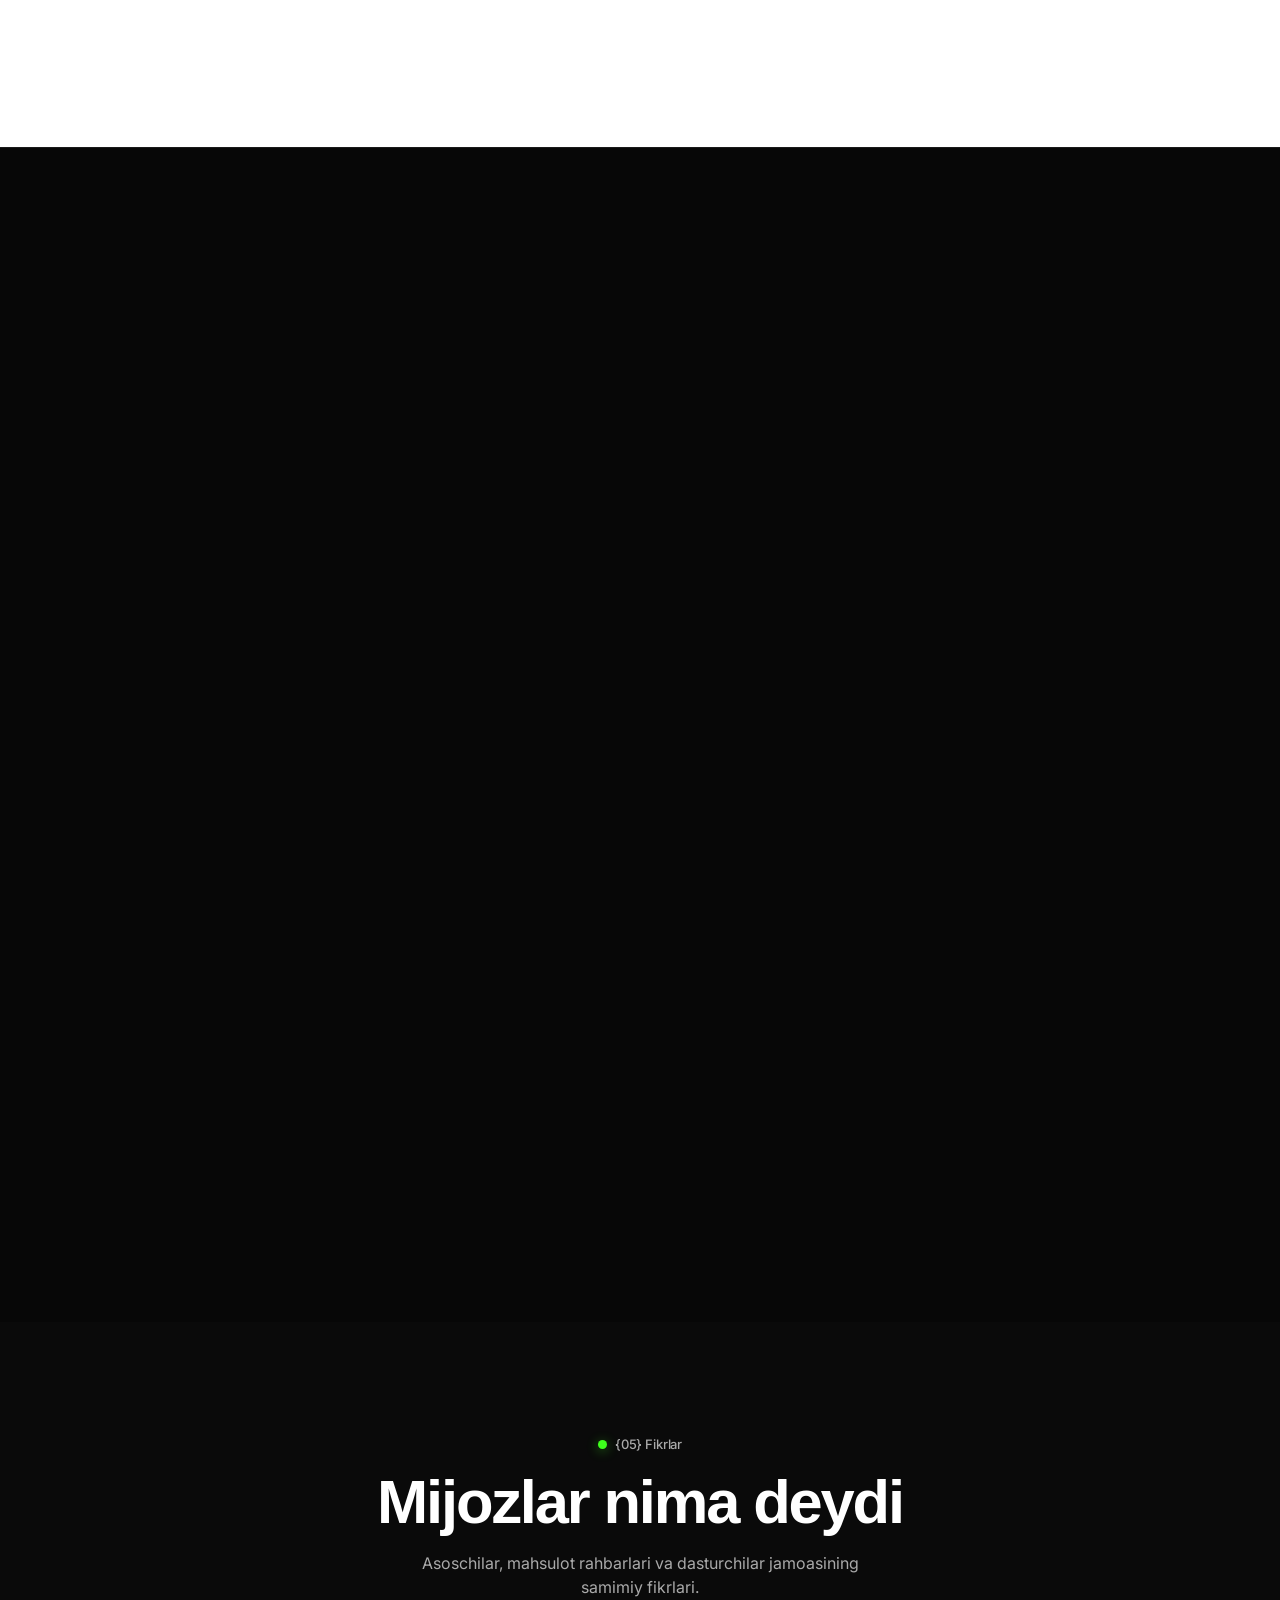
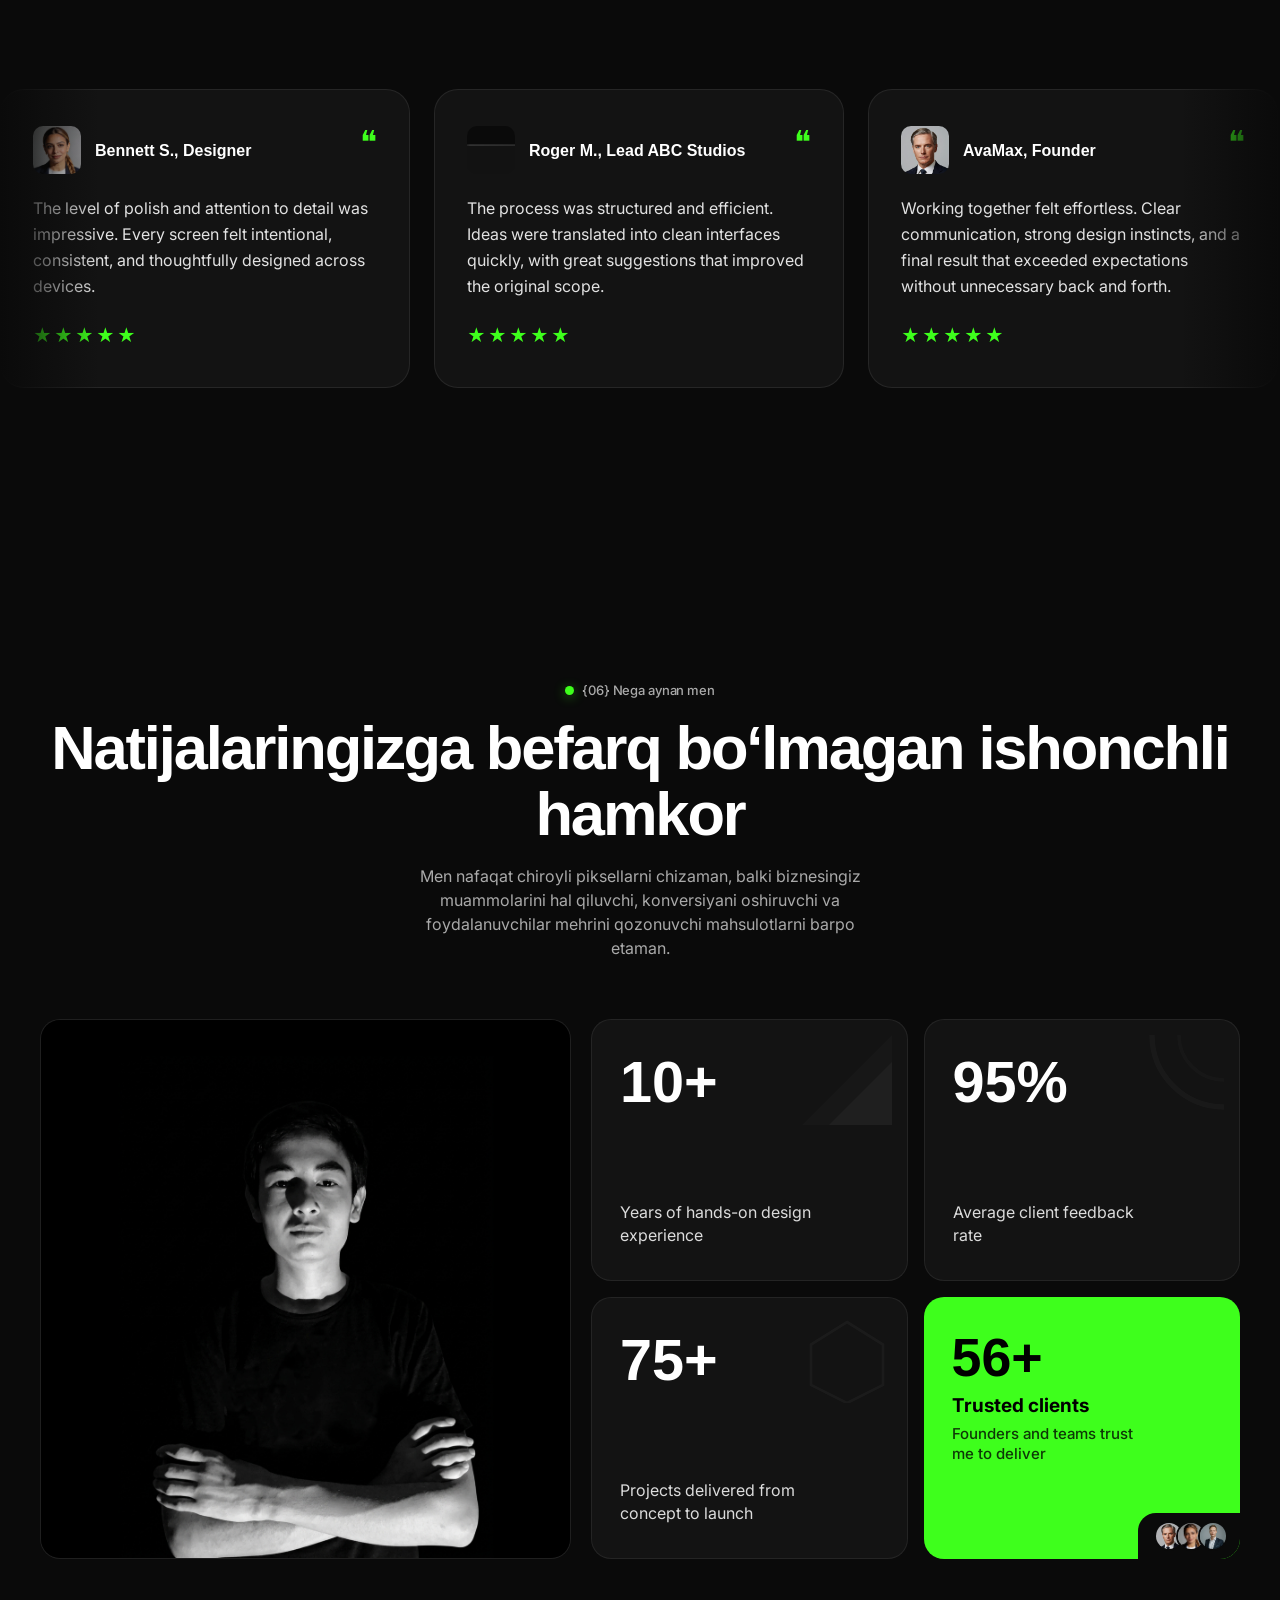
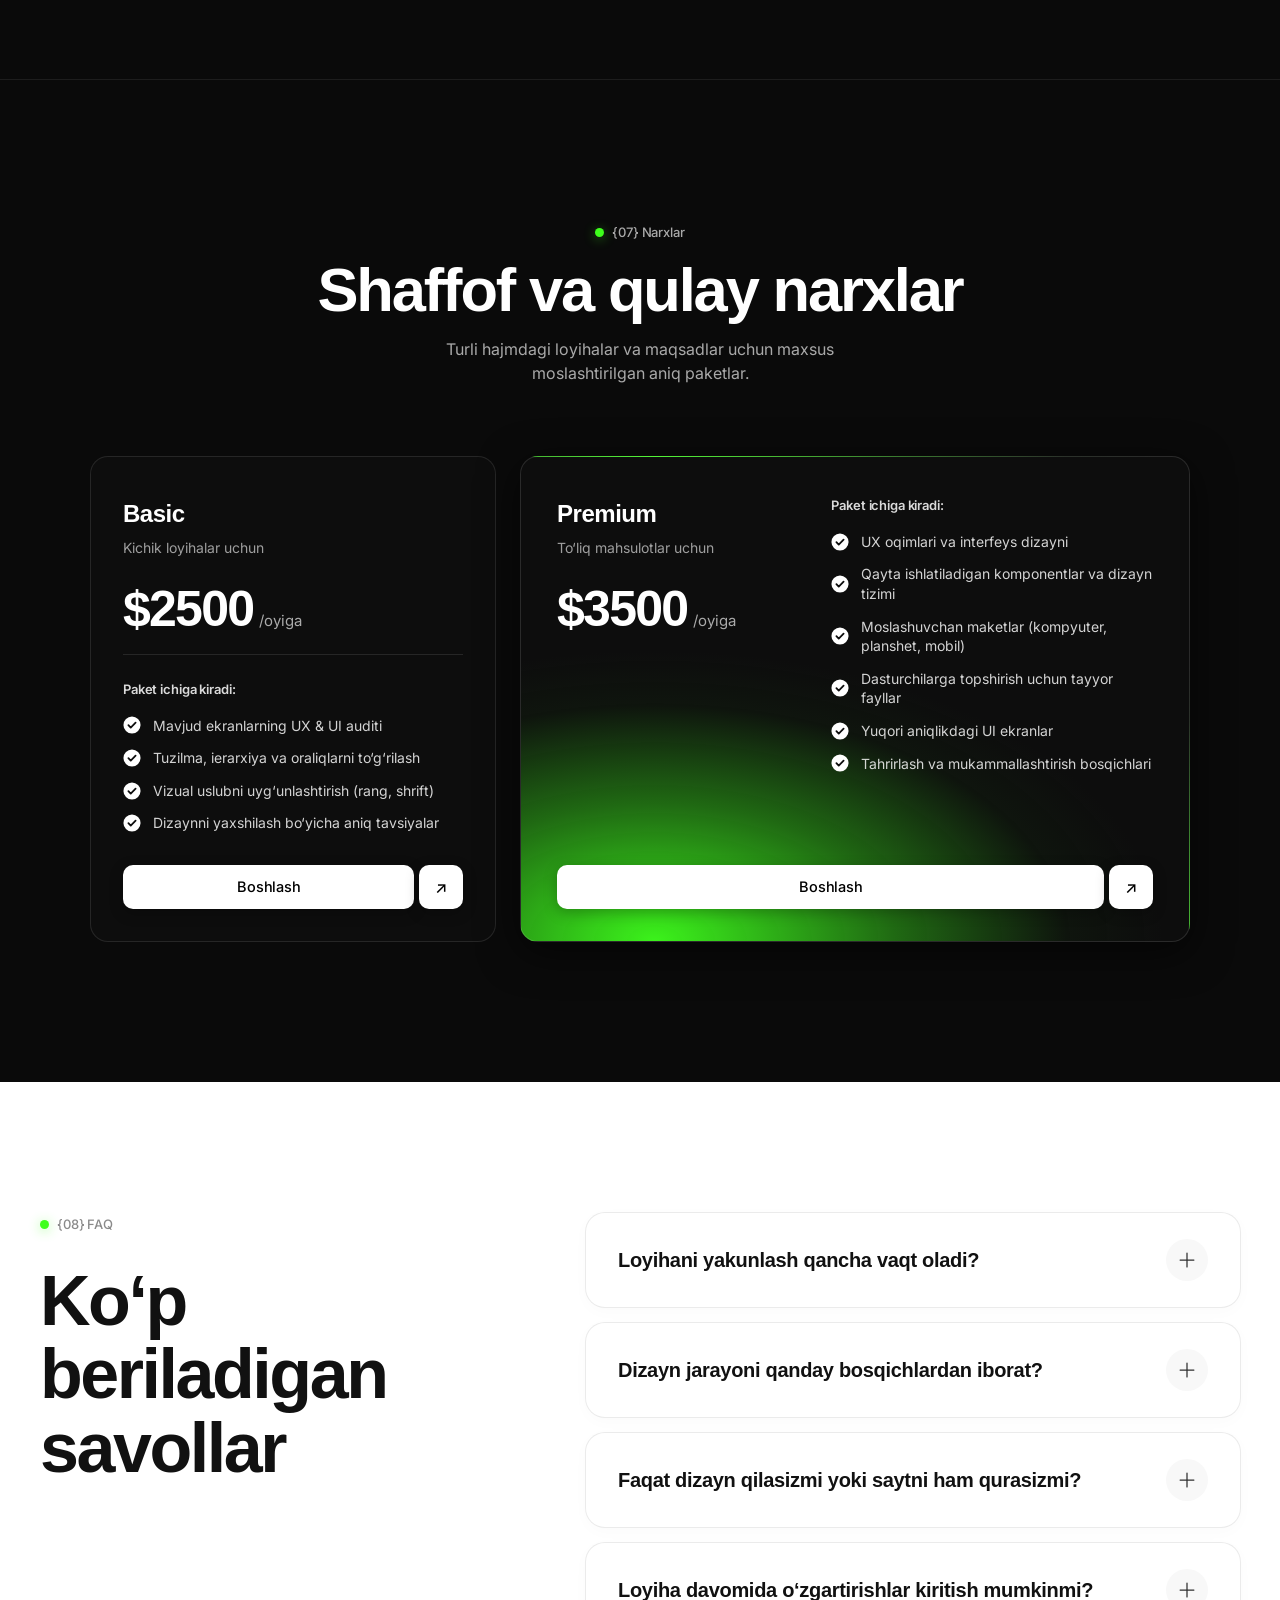
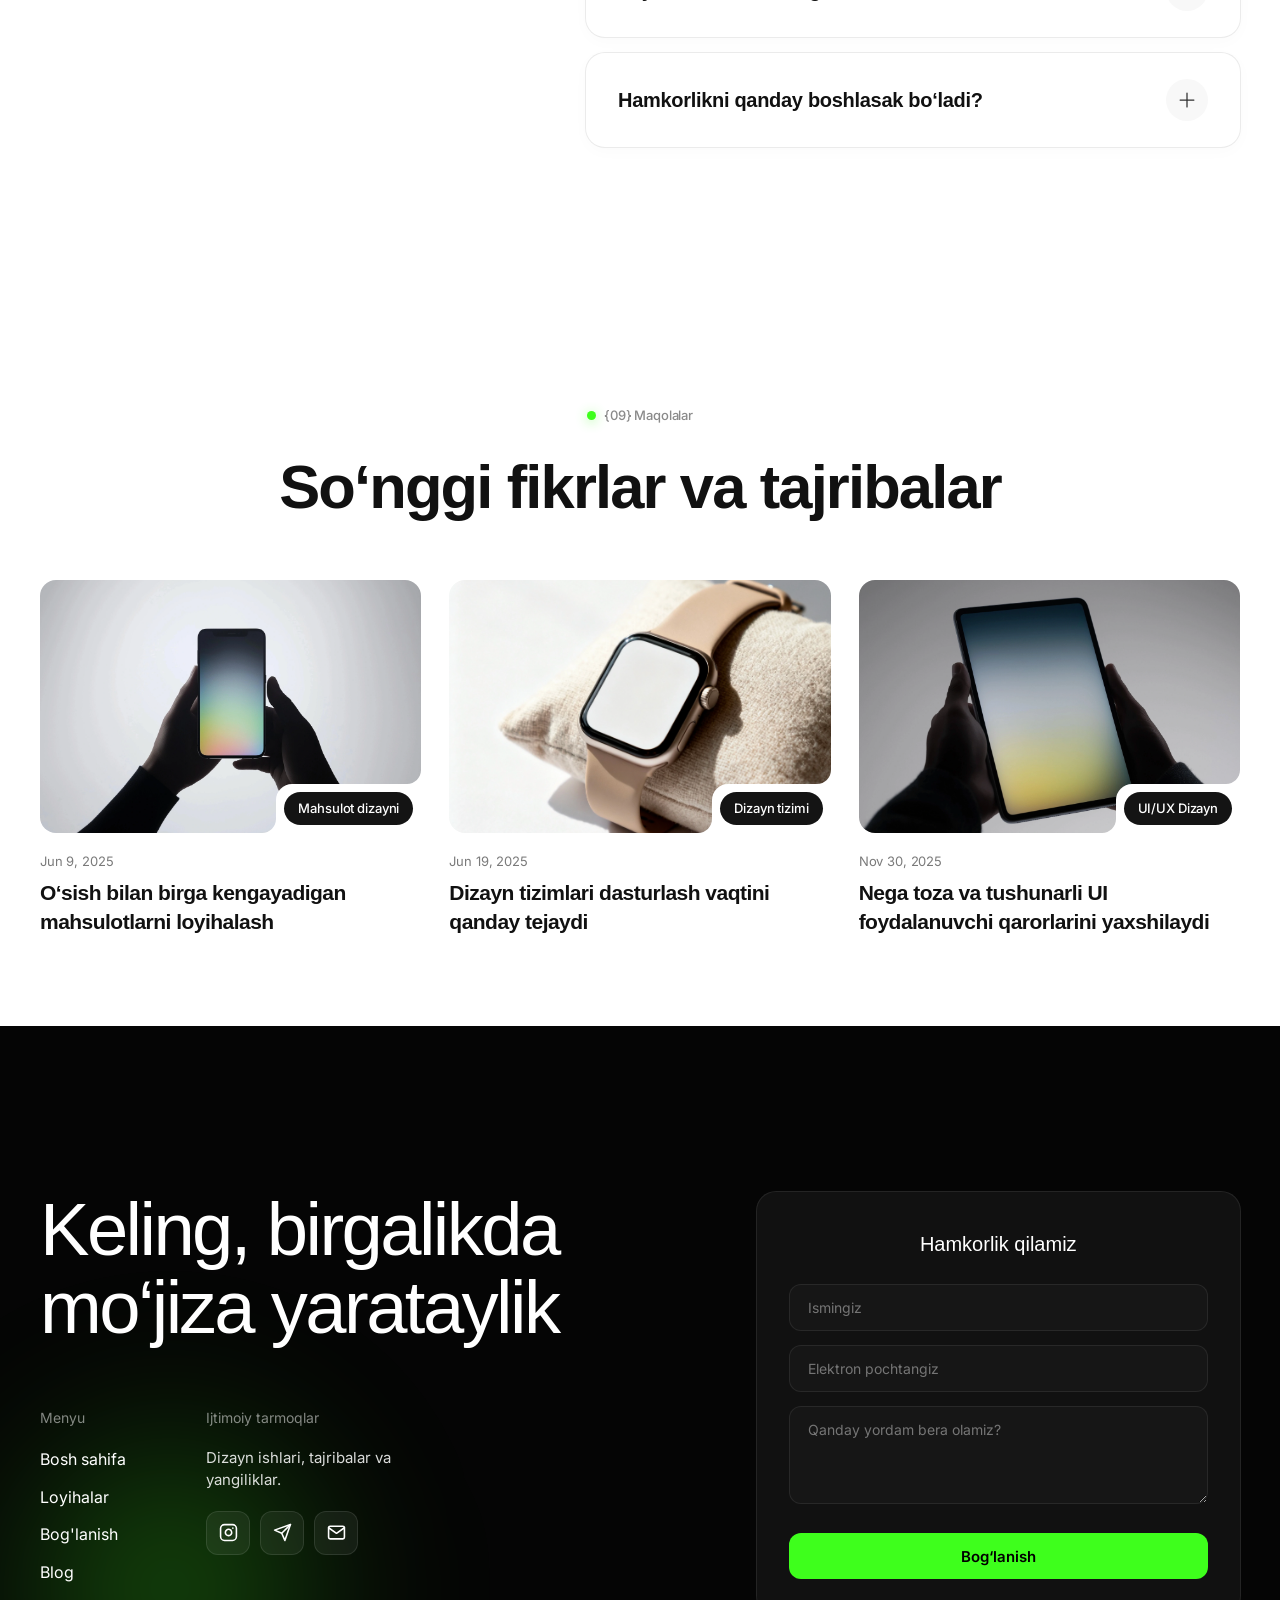
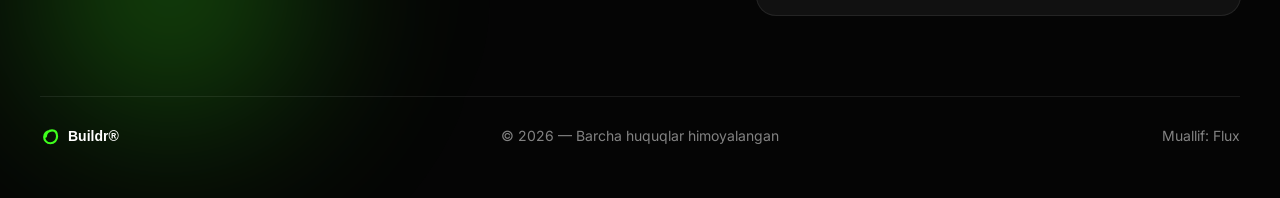
==== commit c2adb5eb: "fix(nav): align header navbar across all pages and fix footer blog link" ====
--- a/index.html
+++ b/index.html
@@ -1126,7 +1126,7 @@
                 <a href="index.html" data-i18n="footer_home">Home</a>
                 <a href="#projects" data-i18n="nav_projects">Projects</a>
                 <a href="contact.html" data-i18n="nav_contact">Contact</a>
-                <a href="blog.html" data-i18n="blog_badge">Blog</a>
+                <a href="blog.html" data-i18n="footer_blog">Blog</a>
               </div>
             </div>
 
